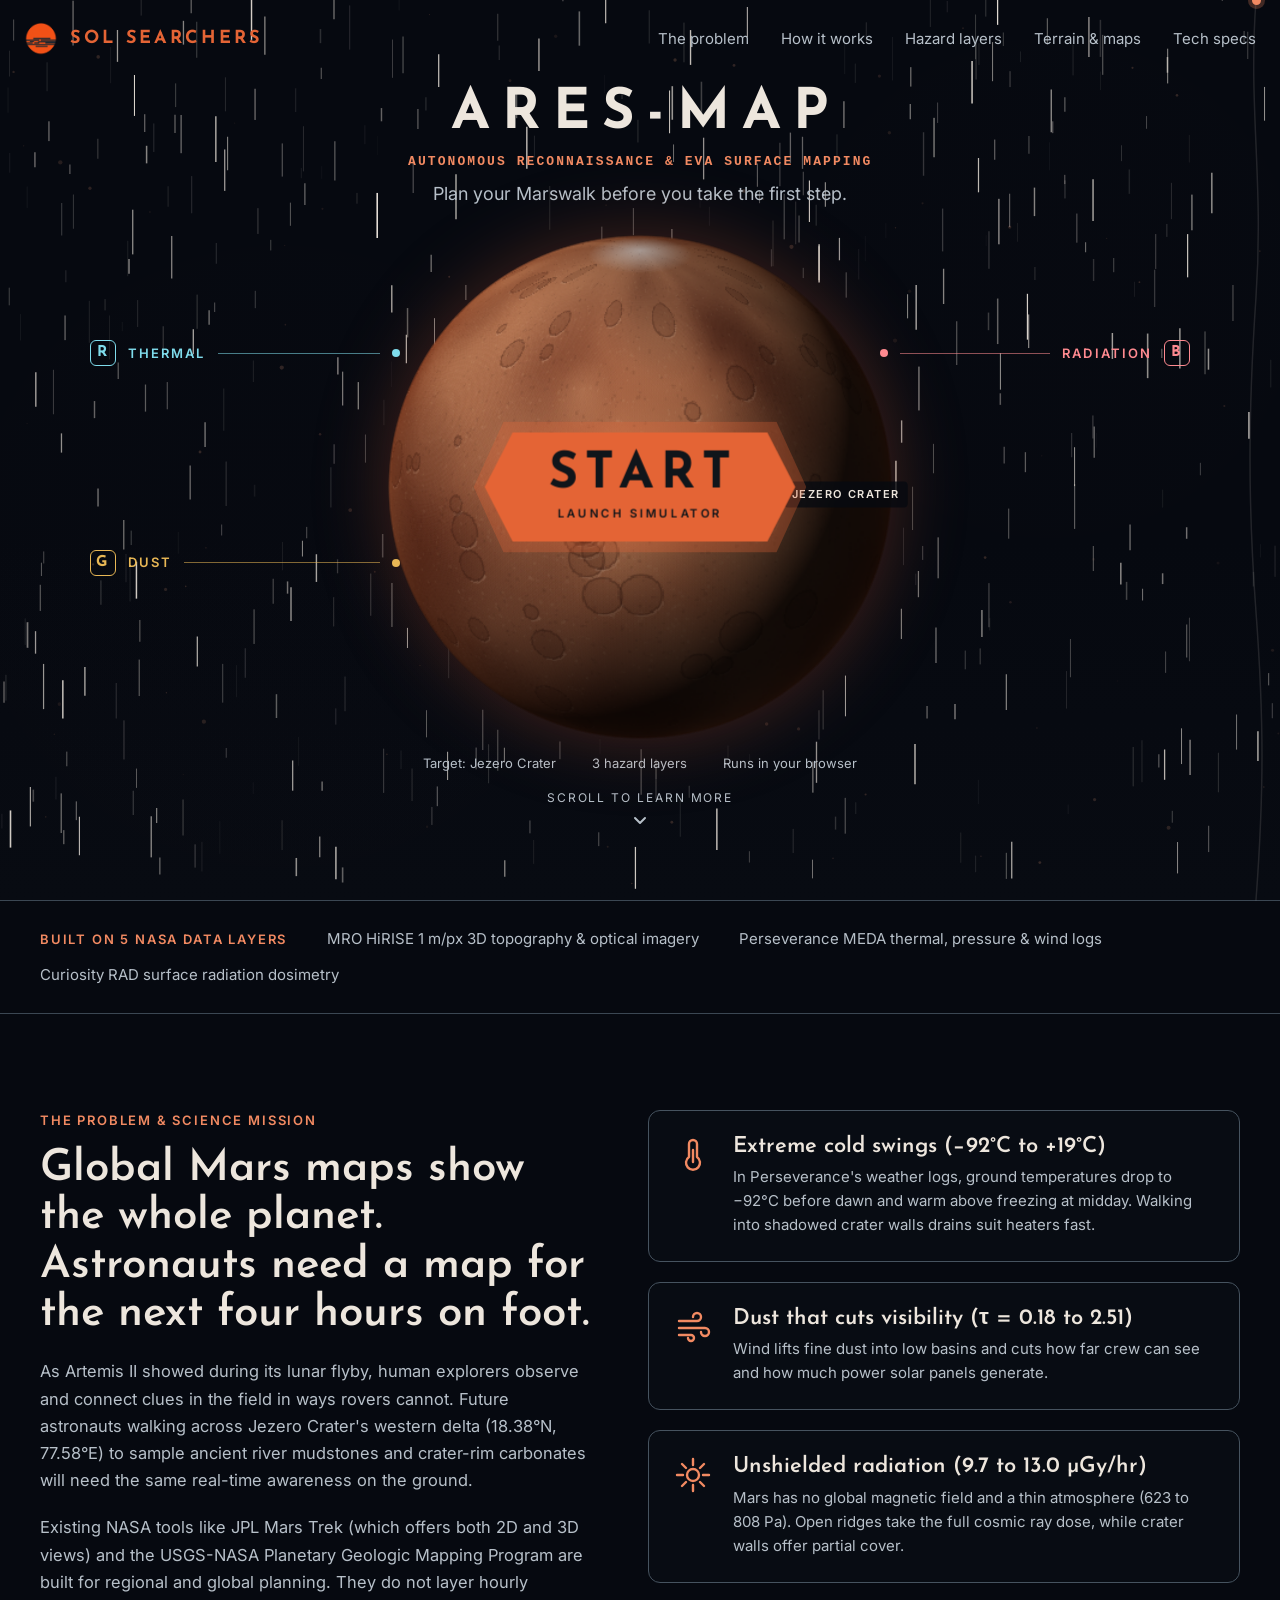
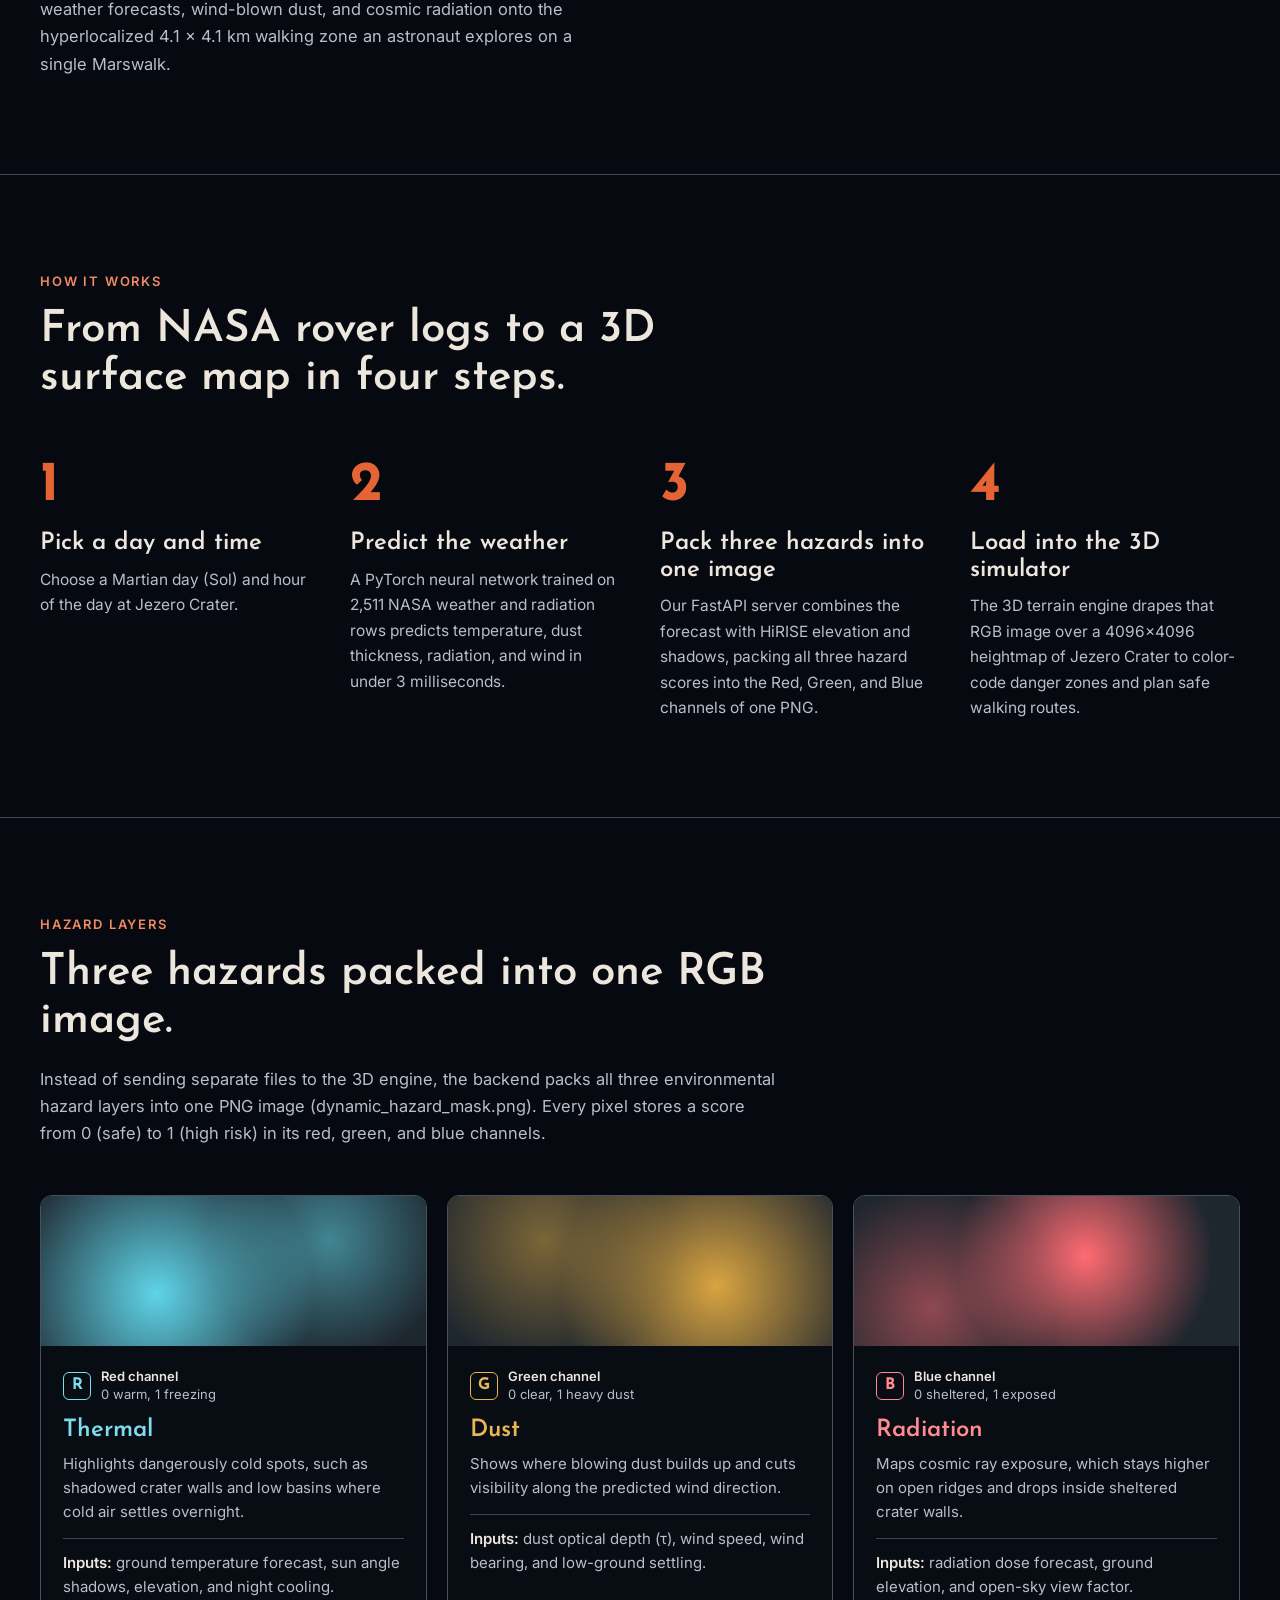
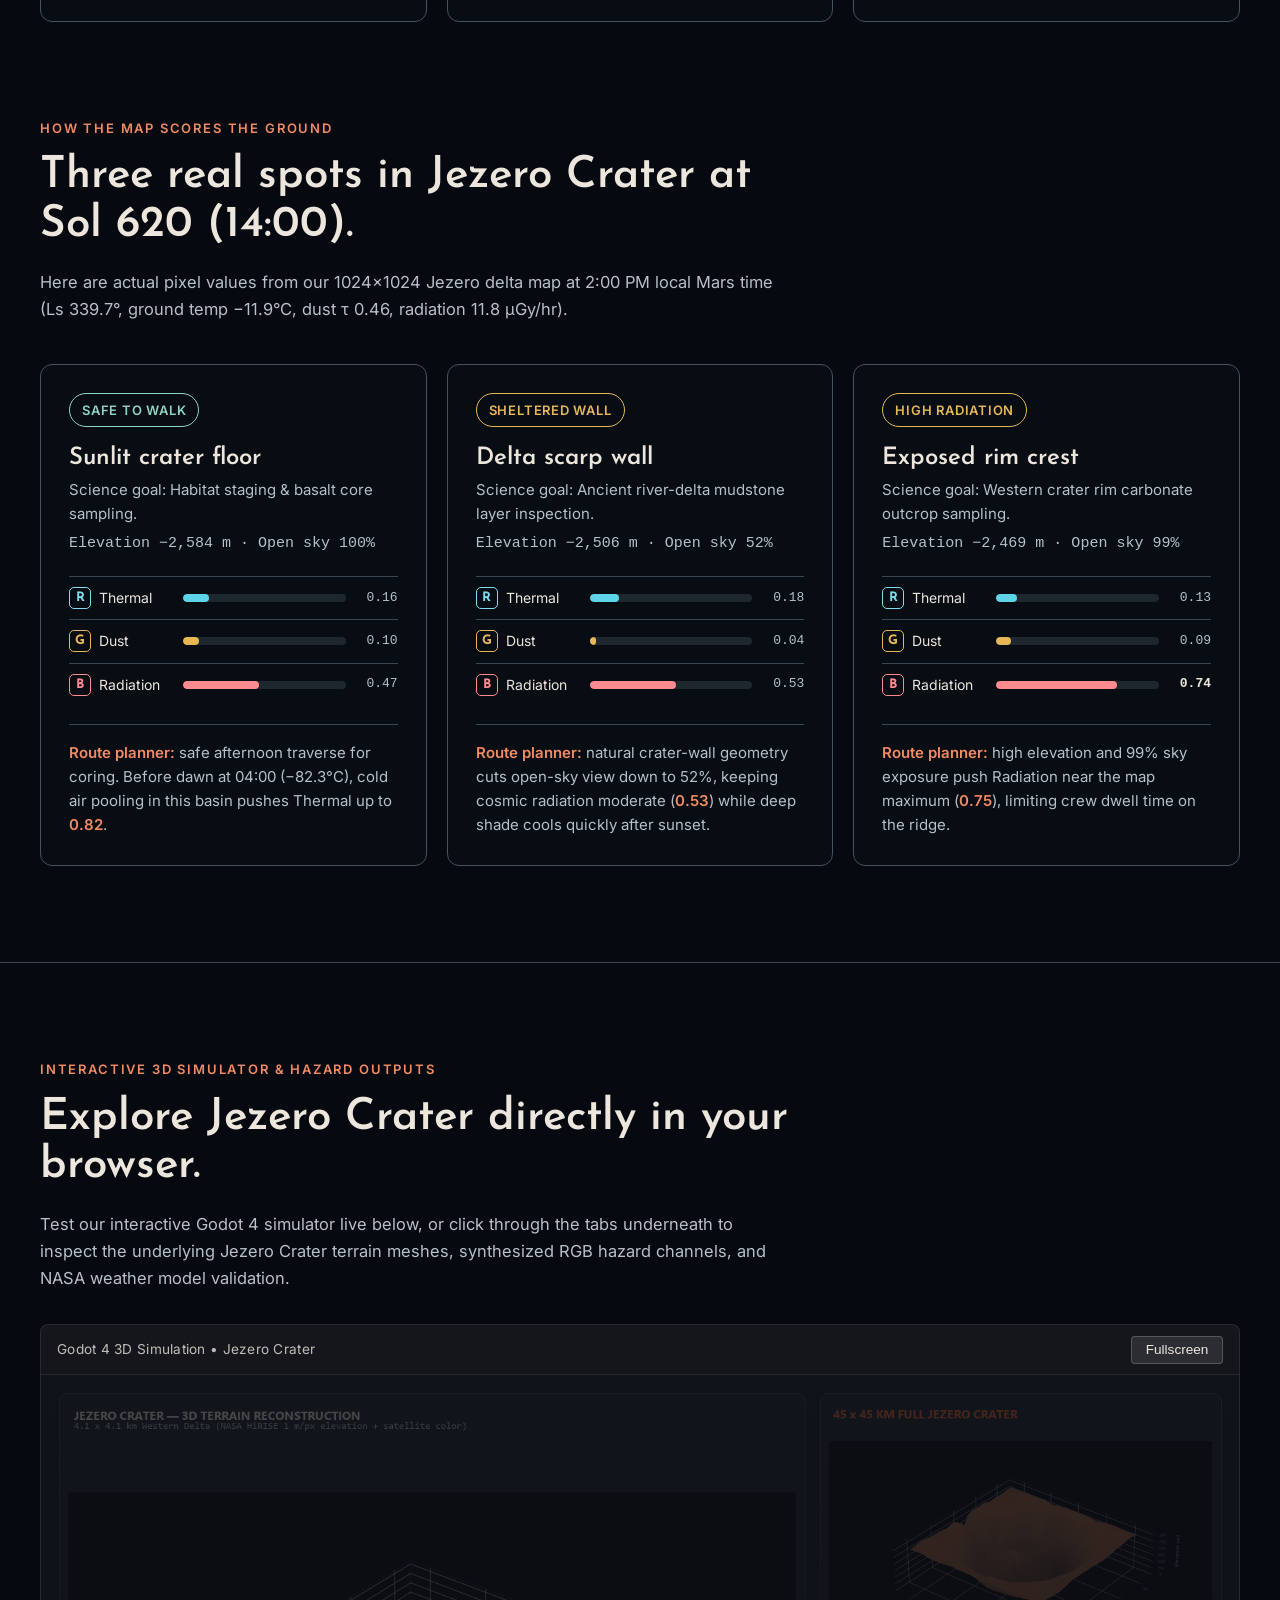
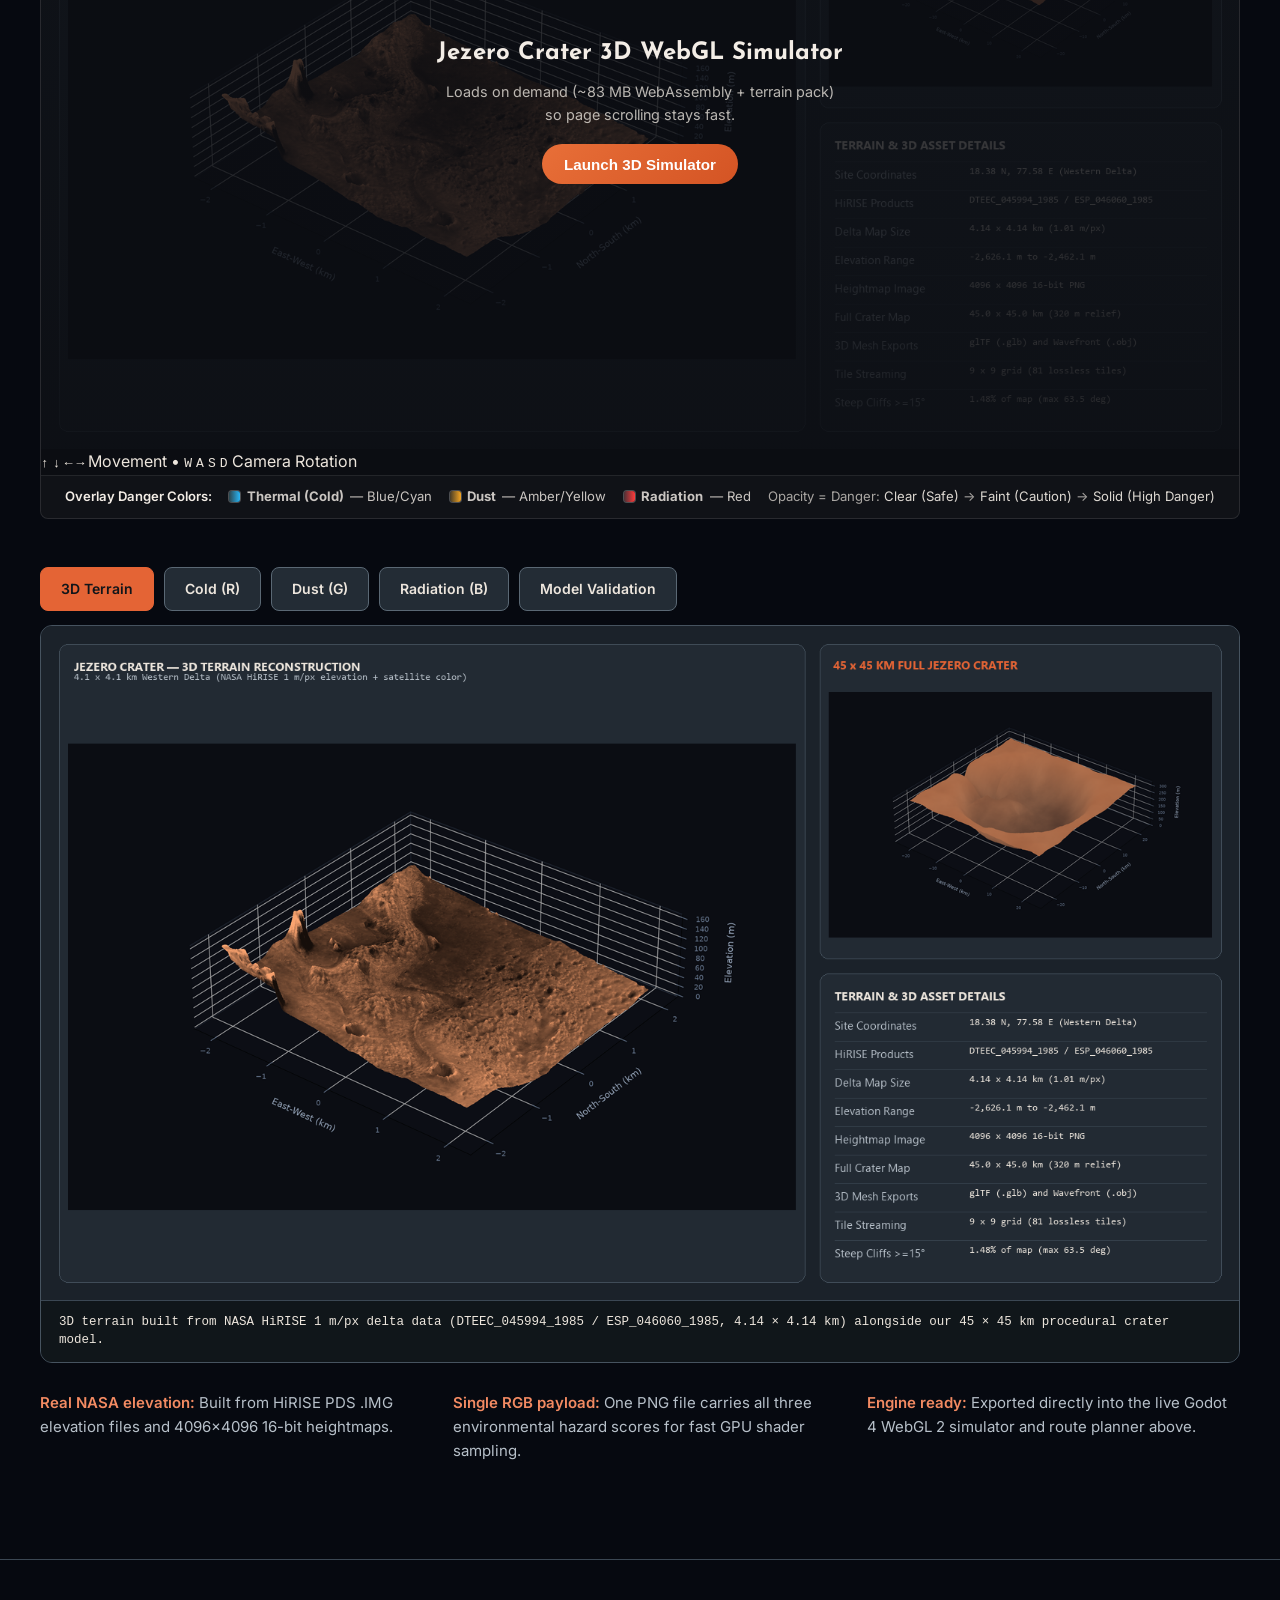
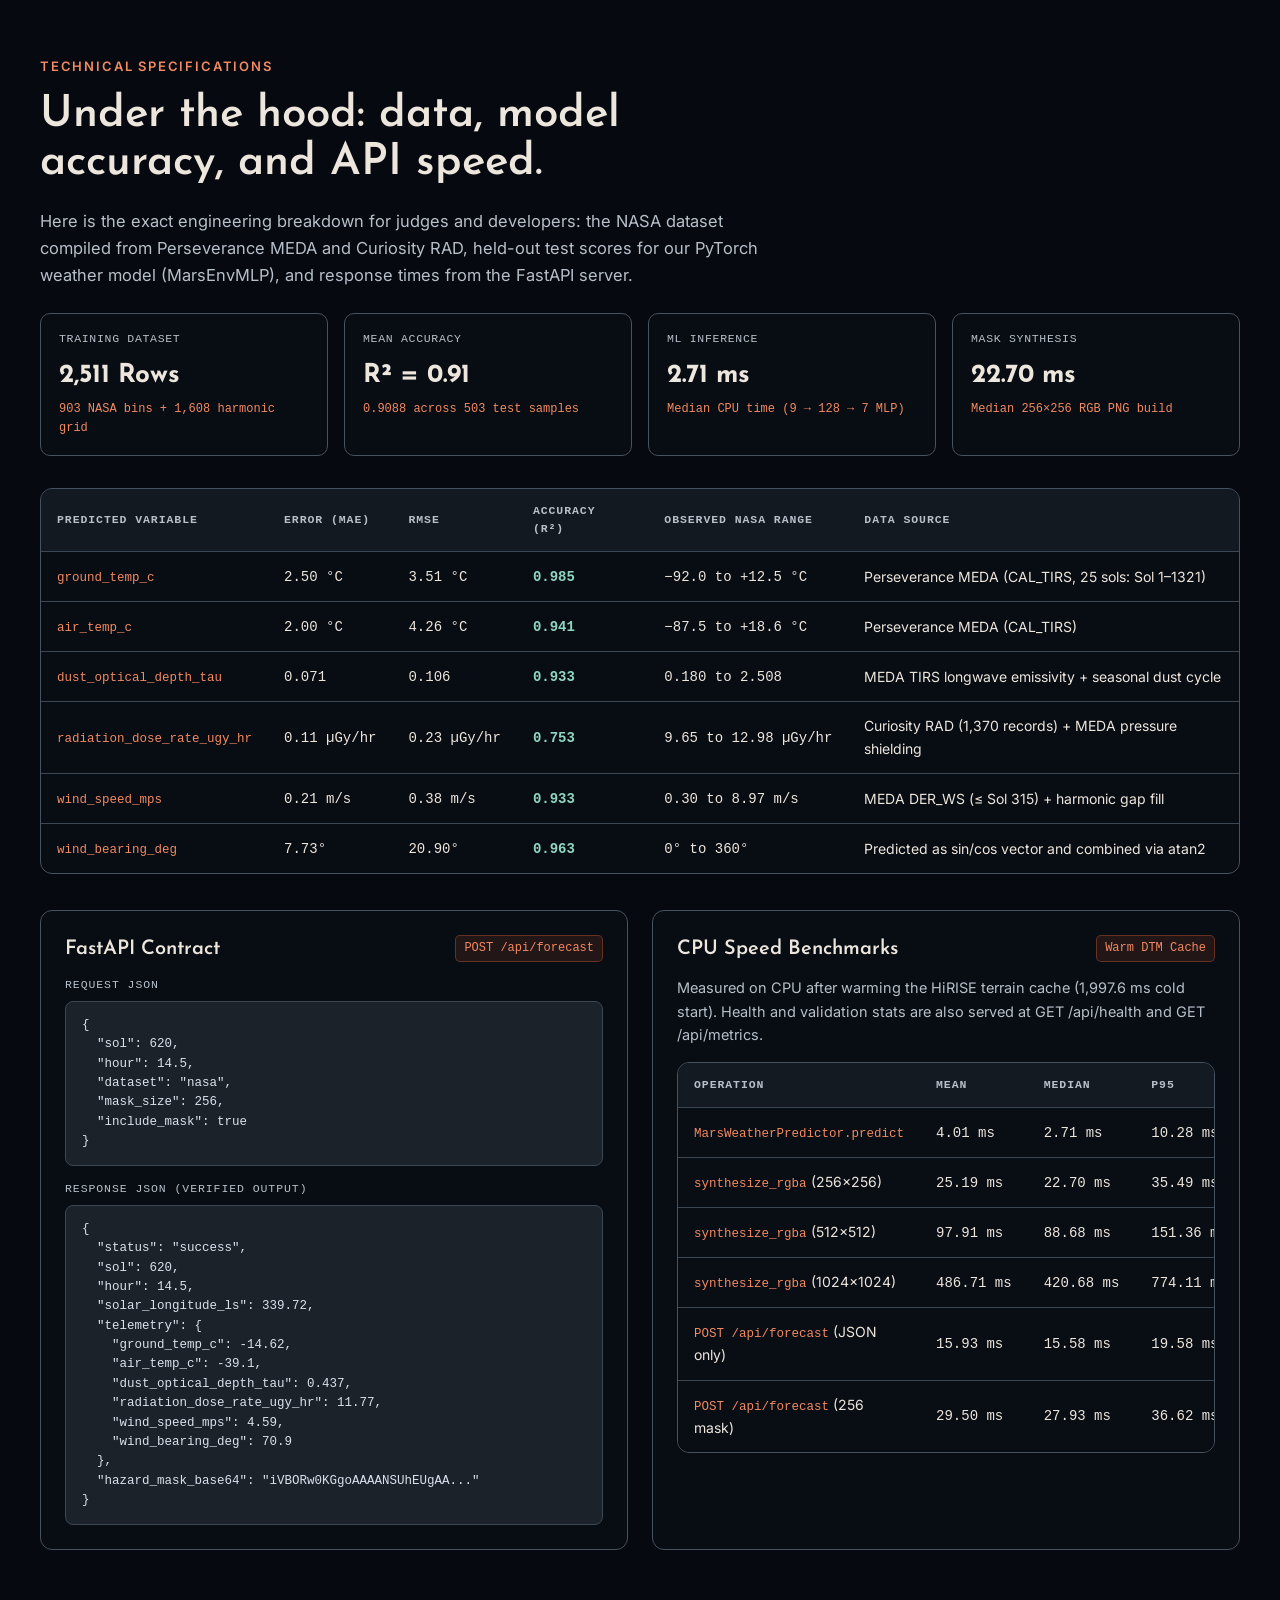
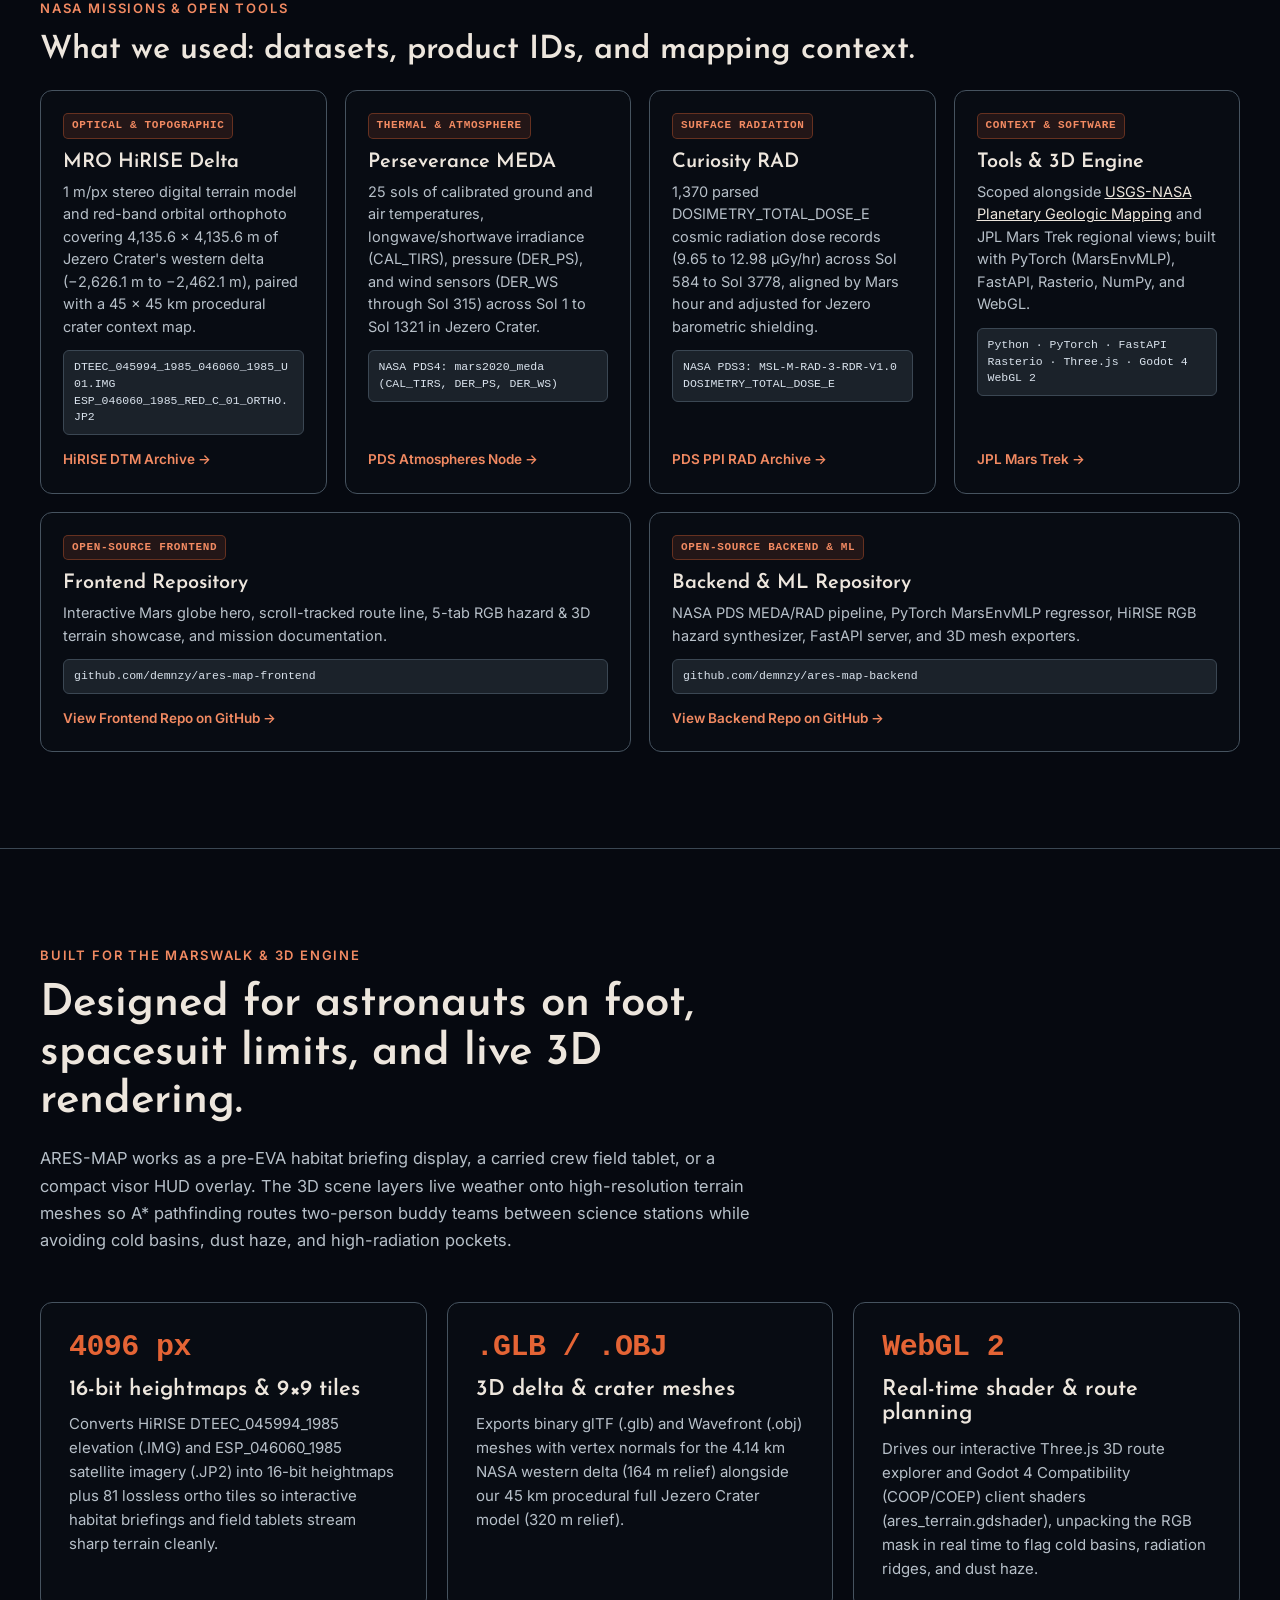
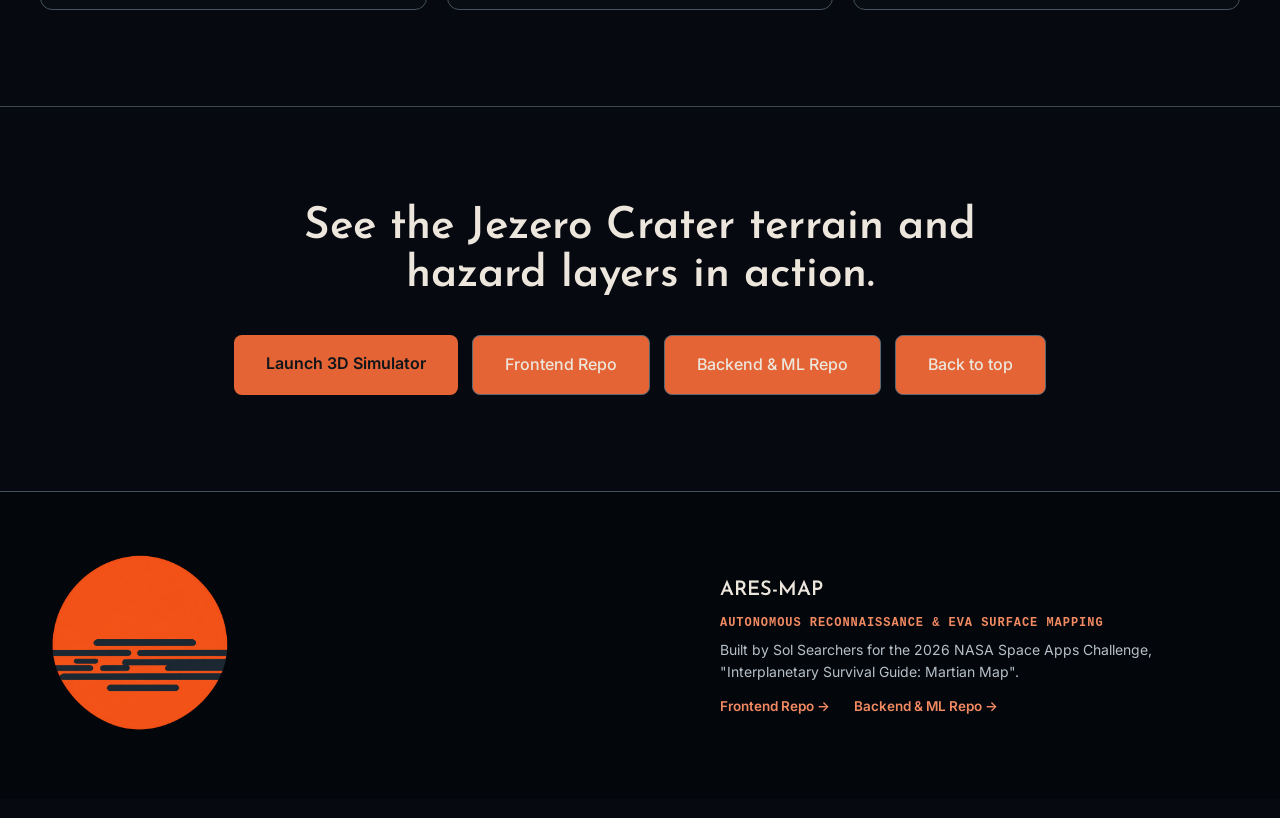
==== index.html @ ef67513c "Eliminate cache/404/pointer-lock console errors and add Godot hazard color danger legend" ====
<!DOCTYPE html>
<html lang="en">
<head>
    <meta charset="UTF-8">
    <meta name="viewport" content="width=device-width, initial-scale=1.0">
    <title>ARES-MAP | Sol Searchers</title>
    <meta name="description" content="ARES-MAP combines NASA Mars data into one 3D map so astronauts can plan the safest Marswalk. NASA Space Apps Challenge 2026.">
    <link rel="icon" type="image/png" href="logo.png">
    <link rel="apple-touch-icon" href="logo.png">
    <link rel="preconnect" href="https://fonts.googleapis.com">
    <link rel="preconnect" href="https://fonts.gstatic.com" crossorigin>
    <link href="https://fonts.googleapis.com/css2?family=Inter:wght@400;500;600&family=Josefin+Sans:wght@400;600;700&display=swap" rel="stylesheet">
    <link rel="stylesheet" href="style.css">
</head>
<body>

    <!-- Moving background: stars, dust, Mars ridges. Reacts to scroll and mouse. -->
    <canvas id="space" aria-hidden="true"></canvas>

    <!-- Route line that draws itself down the right edge as you scroll -->
    <div class="route" aria-hidden="true">
        <svg viewBox="0 0 20 1000" preserveAspectRatio="none">
        <path class="route-track" d="M10 0 C 2 120, 18 200, 10 330 S 2 560, 10 680 S 18 880, 10 1000" pathLength="1"/>
        <path class="route-line" id="routeLine" d="M10 0 C 2 120, 18 200, 10 330 S 2 560, 10 680 S 18 880, 10 1000" pathLength="1"/>
        </svg>
        <i id="routeDot"></i>
    </div>

    <!-- NAV -->
    <header class="nav" id="nav">
        <div class="nav-inner">
        <a href="#top" class="brand">
            <img src="logo.png" alt="">
            <span>SOL SEARCHERS</span>
        </a>
        <nav class="nav-links" aria-label="Main">
            <a href="#problem">The problem</a>
            <a href="#how">How it works</a>
            <a href="#layers">Hazard layers</a>
            <a href="#simulator">Terrain &amp; maps</a>
            <a href="#specs">Tech specs</a>
            
        </nav>
        </div>
    </header>

    <main>

        <!-- FIRST SCREEN -->
        <section class="hero" id="top">
        <div class="hero-head" id="heroHead">
            <h1>ARES-MAP</h1>
            <p class="hero-acr">Autonomous Reconnaissance &amp; EVA Surface Mapping</p>
            <p>Plan your Marswalk before you take the first step.</p>
        </div>

        <div class="hero-stage" id="heroStage">
            <div class="globe-wrap" id="globeWrap">
            <canvas id="globe" width="420" height="420" aria-label="A slowly rotating globe of Mars. Drag to spin it."></canvas>

            <div class="jezero" id="jezero"><i></i><span>Jezero Crater</span></div>

            <!-- CHANGE href to your game's page or URL -->
            <a class="start" id="start" href="#simulator" aria-label="Start the simulator">
                <span class="start-body">
                <strong>START</strong>
                <small>Launch simulator</small>
                </span>
            </a>
            </div>

            <div class="callout left c1"><b style="--c:#7fdcec">R</b><span style="color:#7fdcec">Thermal</span><em style="background:#7fdcec"></em><i style="background:#7fdcec"></i></div>
            <div class="callout left c2"><b style="--c:#e8b755">G</b><span style="color:#e8b755">Dust</span><em style="background:#e8b755"></em><i style="background:#e8b755"></i></div>
            <div class="callout right c1"><i style="background:#ff8a90"></i><em style="background:#ff8a90"></em><span style="color:#ff8a90">Radiation</span><b style="--c:#ff8a90">B</b></div>
        </div>

        <p class="hero-meta"><span>Target: Jezero Crater</span><span>3 hazard layers</span><span>Runs in your browser</span></p>

        <a class="scroll-hint" href="#problem"><span>Scroll to learn more</span>
            <svg width="18" height="18" viewBox="0 0 18 18" fill="none" stroke="currentColor" stroke-width="2" stroke-linecap="round" stroke-linejoin="round" aria-hidden="true"><path d="M4 7l5 5 5-5"/></svg>
        </a>
        </section>

        <!-- DATA SOURCES STRIP -->
        <section class="strip">
            <div class="wrap strip-inner">
                <p class="eyebrow">Built on 5 NASA data layers</p>
                <p>MRO HiRISE 1 m/px 3D topography &amp; optical imagery</p>
                <p>Perseverance MEDA thermal, pressure &amp; wind logs</p>
                <p>Curiosity RAD surface radiation dosimetry</p>
            </div>
        </section>

        <!-- PROBLEM & SITE -->
        <section id="problem" class="section">
            <div class="wrap split">
                <div class="split-text">
                    <p class="eyebrow">The problem &amp; science mission</p>
                    <h2>Global Mars maps show the whole planet. Astronauts need a map for the next four hours on foot.</h2>
                    <p class="body">As Artemis II showed during its lunar flyby, human explorers observe and connect clues in the field in ways rovers cannot. Future astronauts walking across Jezero Crater's western delta (18.38°N, 77.58°E) to sample ancient river mudstones and crater-rim carbonates will need the same real-time awareness on the ground.</p>
                    <p class="body">Existing NASA tools like JPL Mars Trek (which offers both 2D and 3D views) and the USGS-NASA Planetary Geologic Mapping Program are built for regional and global planning. They do not layer hourly weather forecasts, wind-blown dust, and cosmic radiation onto the hyperlocalized 4.1 × 4.1 km walking zone an astronaut explores on a single Marswalk.</p>
                </div>
                <div class="stack">
                    <div class="fact">
                        <svg aria-hidden="true" width="40" height="40" viewBox="0 0 40 40" fill="none" stroke="currentColor" stroke-width="2.4" stroke-linecap="round" stroke-linejoin="round"><path d="M16 22V9a4 4 0 0 1 8 0v13a7 7 0 1 1-8 0Z"/><path d="M20 15v12"/></svg>
                        <div>
                            <h3>Extreme cold swings (−92°C to +19°C)</h3>
                            <p>In Perseverance's weather logs, ground temperatures drop to −92°C before dawn and warm above freezing at midday. Walking into shadowed crater walls drains suit heaters fast.</p>
                        </div>
                    </div>
                    <div class="fact">
                        <svg aria-hidden="true" width="40" height="40" viewBox="0 0 40 40" fill="none" stroke="currentColor" stroke-width="2.4" stroke-linecap="round" stroke-linejoin="round"><path d="M6 14h18a4 4 0 1 0-4-4"/><path d="M6 21h26a4 4 0 1 1-4 4"/><path d="M6 28h12a3 3 0 1 1-3 3"/></svg>
                        <div>
                            <h3>Dust that cuts visibility (τ = 0.18 to 2.51)</h3>
                            <p>Wind lifts fine dust into low basins and cuts how far crew can see and how much power solar panels generate.</p>
                        </div>
                    </div>
                    <div class="fact">
                        <svg aria-hidden="true" width="40" height="40" viewBox="0 0 40 40" fill="none" stroke="currentColor" stroke-width="2.4" stroke-linecap="round" stroke-linejoin="round"><circle cx="20" cy="20" r="6"/><path d="M20 4v6M20 30v6M4 20h6M30 20h6M9 9l4 4M27 27l4 4M31 9l-4 4M13 27l-4 4"/></svg>
                        <div>
                            <h3>Unshielded radiation (9.7 to 13.0 µGy/hr)</h3>
                            <p>Mars has no global magnetic field and a thin atmosphere (623 to 808 Pa). Open ridges take the full cosmic ray dose, while crater walls offer partial cover.</p>
                        </div>
                    </div>
                </div>
            </div>
        </section>

        <!-- HOW IT WORKS -->
        <section id="how" class="section band">
            <div class="wrap">
                <p class="eyebrow">How it works</p>
                <h2>From NASA rover logs to a 3D surface map in four steps.</h2>
                <div class="steps">
                    <div class="step">
                        <p class="num">1</p>
                        <h3>Pick a day and time</h3>
                        <p>Choose a Martian day (Sol) and hour of the day at Jezero Crater.</p>
                    </div>
                    <div class="step">
                        <p class="num">2</p>
                        <h3>Predict the weather</h3>
                        <p>A PyTorch neural network trained on 2,511 NASA weather and radiation rows predicts temperature, dust thickness, radiation, and wind in under 3 milliseconds.</p>
                    </div>
                    <div class="step">
                        <p class="num">3</p>
                        <h3>Pack three hazards into one image</h3>
                        <p>Our FastAPI server combines the forecast with HiRISE elevation and shadows, packing all three hazard scores into the Red, Green, and Blue channels of one PNG.</p>
                    </div>
                    <div class="step">
                        <p class="num">4</p>
                        <h3>Load into the 3D simulator</h3>
                        <p>The 3D terrain engine drapes that RGB image over a 4096×4096 heightmap of Jezero Crater to color-code danger zones and plan safe walking routes.</p>
                    </div>
                </div>
            </div>
        </section>

        <!-- HAZARD LAYERS -->
        <section id="layers" class="section">
            <div class="wrap">
                <p class="eyebrow">Hazard layers</p>
                <h2>Three hazards packed into one RGB image.</h2>
                <p class="body">Instead of sending separate files to the 3D engine, the backend packs all three environmental hazard layers into one PNG image (dynamic_hazard_mask.png). Every pixel stores a score from 0 (safe) to 1 (high risk) in its red, green, and blue channels.</p>
                <div class="cards">
                    <article class="card" data-tint="0">
                        <div class="thumb thumb-thermal"></div>
                        <div class="card-body">
                            <div class="chan" style="--c:#7FDCEC"><b>R</b><span><strong>Red channel</strong>0 warm, 1 freezing</span></div>
                            <h3 style="color:#7FDCEC">Thermal</h3>
                            <p>Highlights dangerously cold spots, such as shadowed crater walls and low basins where cold air settles overnight.</p>
                            <p class="layer-inputs"><strong>Inputs:</strong> ground temperature forecast, sun angle shadows, elevation, and night cooling.</p>
                        </div>
                    </article>
                    <article class="card" data-tint="1">
                        <div class="thumb thumb-dust"></div>
                        <div class="card-body">
                            <div class="chan" style="--c:#E8B755"><b>G</b><span><strong>Green channel</strong>0 clear, 1 heavy dust</span></div>
                            <h3 style="color:#E8B755">Dust</h3>
                            <p>Shows where blowing dust builds up and cuts visibility along the predicted wind direction.</p>
                            <p class="layer-inputs"><strong>Inputs:</strong> dust optical depth (τ), wind speed, wind bearing, and low-ground settling.</p>
                        </div>
                    </article>
                    <article class="card" data-tint="2">
                        <div class="thumb thumb-radiation"></div>
                        <div class="card-body">
                            <div class="chan" style="--c:#FF8A90"><b>B</b><span><strong>Blue channel</strong>0 sheltered, 1 exposed</span></div>
                            <h3 style="color:#FF8A90">Radiation</h3>
                            <p>Maps cosmic ray exposure, which stays higher on open ridges and drops inside sheltered crater walls.</p>
                            <p class="layer-inputs"><strong>Inputs:</strong> radiation dose forecast, ground elevation, and open-sky view factor.</p>
                        </div>
                    </article>
                </div>
            </div>
        </section>

        <!-- THREE REAL SPOTS -->
        <section id="spots" class="section spots">
            <div class="wrap">
                <p class="eyebrow">How the map scores the ground</p>
                <h2>Three real spots in Jezero Crater at Sol 620 (14:00).</h2>
                <p class="body">Here are actual pixel values from our 1024×1024 Jezero delta map at 2:00 PM local Mars time (Ls 339.7°, ground temp −11.9°C, dust τ 0.46, radiation 11.8 µGy/hr).</p>

                <div class="cards spot-list">
                    <article class="spot">
                        <span class="verdict verdict-safe">Safe to walk</span>
                        <h3>Sunlit crater floor</h3>
                        <p class="spot-desc">Science goal: Habitat staging &amp; basalt core sampling.</p>
                        <p class="spot-meta">Elevation −2,584 m · Open sky 100%</p>
                        <ul class="meters">
                            <li><span class="m-name"><b style="--c:#7FDCEC">R</b>Thermal</span><span class="m-bar"><i style="width:16%;background:#5fd4e8"></i></span><span class="m-level">0.16</span></li>
                            <li><span class="m-name"><b style="--c:#E8B755">G</b>Dust</span><span class="m-bar"><i style="width:10%;background:#e8b755"></i></span><span class="m-level">0.10</span></li>
                            <li><span class="m-name"><b style="--c:#FF8A90">B</b>Radiation</span><span class="m-bar"><i style="width:47%;background:#ff8a90"></i></span><span class="m-level">0.47</span></li>
                        </ul>
                        <p class="spot-result"><strong>Route planner:</strong> safe afternoon traverse for coring. Before dawn at 04:00 (−82.3°C), cold air pooling in this basin pushes Thermal up to <strong>0.82</strong>.</p>
                    </article>

                    <article class="spot">
                        <span class="verdict verdict-risk">Sheltered wall</span>
                        <h3>Delta scarp wall</h3>
                        <p class="spot-desc">Science goal: Ancient river-delta mudstone layer inspection.</p>
                        <p class="spot-meta">Elevation −2,506 m · Open sky 52%</p>
                        <ul class="meters">
                            <li><span class="m-name"><b style="--c:#7FDCEC">R</b>Thermal</span><span class="m-bar"><i style="width:18%;background:#5fd4e8"></i></span><span class="m-level">0.18</span></li>
                            <li><span class="m-name"><b style="--c:#E8B755">G</b>Dust</span><span class="m-bar"><i style="width:4%;background:#e8b755"></i></span><span class="m-level">0.04</span></li>
                            <li><span class="m-name"><b style="--c:#FF8A90">B</b>Radiation</span><span class="m-bar"><i style="width:53%;background:#ff8a90"></i></span><span class="m-level">0.53</span></li>
                        </ul>
                        <p class="spot-result"><strong>Route planner:</strong> natural crater-wall geometry cuts open-sky view down to 52%, keeping cosmic radiation moderate (<strong>0.53</strong>) while deep shade cools quickly after sunset.</p>
                    </article>

                    <article class="spot">
                        <span class="verdict verdict-risk">High radiation</span>
                        <h3>Exposed rim crest</h3>
                        <p class="spot-desc">Science goal: Western crater rim carbonate outcrop sampling.</p>
                        <p class="spot-meta">Elevation −2,469 m · Open sky 99%</p>
                        <ul class="meters">
                            <li><span class="m-name"><b style="--c:#7FDCEC">R</b>Thermal</span><span class="m-bar"><i style="width:13%;background:#5fd4e8"></i></span><span class="m-level">0.13</span></li>
                            <li><span class="m-name"><b style="--c:#E8B755">G</b>Dust</span><span class="m-bar"><i style="width:9%;background:#e8b755"></i></span><span class="m-level">0.09</span></li>
                            <li><span class="m-name"><b style="--c:#FF8A90">B</b>Radiation</span><span class="m-bar"><i style="width:74%;background:#ff8a90"></i></span><span class="m-level is-high">0.74</span></li>
                        </ul>
                        <p class="spot-result"><strong>Route planner:</strong> high elevation and 99% sky exposure push Radiation near the map maximum (<strong>0.75</strong>), limiting crew dwell time on the ridge.</p>
                    </article>
                </div>
            </div>
        </section>


        <!-- TERRAIN & LAYER OUTPUTS -->
        <section id="simulator" class="section band">
            <div class="wrap">
                <p class="eyebrow">Interactive 3D Simulator &amp; Hazard Outputs</p>
                <h2>Explore Jezero Crater directly in your browser.</h2>
                <p class="body">Test our interactive Godot 4 simulator live below, or click through the tabs underneath to inspect the underlying Jezero Crater terrain meshes, synthesized RGB hazard channels, and NASA weather model validation.</p>

                <!-- LIVE GODOT SIMULATOR FRAME -->
                <div class="godot-wrapper" id="godot-wrapper">
                    <div class="godot-toolbar">
                        <span class="godot-status">Godot 4 3D Simulation • Jezero Crater</span>
                        <div class="godot-toolbar-actions">
                            <button type="button" id="godot-unload-btn" class="godot-fs-btn" style="display: none;">
                                Unload
                            </button>
                            <button type="button" id="godot-fullscreen-btn" class="godot-fs-btn">
                                Fullscreen
                            </button>
                        </div>
                    </div>
                    <div class="godot-frame-box" id="godot-frame-box">
                        <div class="godot-launch-cover" id="godot-launch-cover">
                            <h3>Jezero Crater 3D WebGL Simulator</h3>
                            <p>Loads on demand (~83 MB WebAssembly + terrain pack) so page scrolling stays fast.</p>
                            <button type="button" id="godot-launch-btn" class="godot-launch-btn">Launch 3D Simulator</button>
                        </div>
                    </div>
                    <div class="godot-controls">
                        <span class="control-item"><kbd>↑</kbd> <kbd>↓</kbd> <kbd>←</kbd> <kbd>→</kbd> Movement</span>
                        <span class="control-divider">•</span>
                        <span class="control-item"><kbd>W</kbd> <kbd>A</kbd> <kbd>S</kbd> <kbd>D</kbd> Camera Rotation</span>
                    </div>
                    <div class="godot-hazard-legend" aria-label="3D Simulator Hazard Color Legend">
                        <span class="legend-title">Overlay Danger Colors:</span>
                        <span class="hazard-chip"><span class="hazard-swatch swatch-thermal"></span><strong>Thermal (Cold)</strong> — Blue/Cyan</span>
                        <span class="hazard-chip"><span class="hazard-swatch swatch-dust"></span><strong>Dust</strong> — Amber/Yellow</span>
                        <span class="hazard-chip"><span class="hazard-swatch swatch-radiation"></span><strong>Radiation</strong> — Red</span>
                        <span class="hazard-scale">Opacity = Danger: <em>Clear (Safe)</em> → <em>Faint (Caution)</em> → <em>Solid (High Danger)</em></span>
                    </div>
                </div>

                <!-- Mobile fallback notice -->
                <div class="mobile-notice" id="mobile-notice" style="display: none;">
                    <p>💻 <strong>Note:</strong> The interactive 3D Godot simulator requires a desktop or laptop computer with keyboard and mouse controls. Please visit on a computer to test it live!</p>
                </div>

                <!-- EXISTING DATA & LAYER TABS -->
                <div class="sim" id="sim">
                    <div class="sim-tabs" role="group" aria-label="Terrain and hazard layer outputs">
                        <button type="button" class="sim-tab is-active" data-slide="terrain" aria-pressed="true">3D Terrain</button>
                        <button type="button" class="sim-tab" data-slide="thermal" aria-pressed="false">Cold (R)</button>
                        <button type="button" class="sim-tab" data-slide="dust" aria-pressed="false">Dust (G)</button>
                        <button type="button" class="sim-tab" data-slide="radiation" aria-pressed="false">Radiation (B)</button>
                        <button type="button" class="sim-tab" data-slide="validation" aria-pressed="false">Model Validation</button>
                    </div>

                    <div class="sim-stage">
                        <figure class="slide is-active" data-slide="terrain">
                            <img src="images/terrain.png" alt="3D terrain view of Jezero Crater western delta and full 45 km crater">
                            <div class="slide-empty"><strong>3D Terrain</strong><span>images/terrain.png not found</span></div>
                            <figcaption>3D terrain built from NASA HiRISE 1 m/px delta data (DTEEC_045994_1985 / ESP_046060_1985, 4.14 × 4.14 km) alongside our 45 × 45 km procedural crater model.</figcaption>
                        </figure>

                        <figure class="slide" data-slide="thermal">
                            <img src="images/thermal.png" alt="Red channel cold hazard map at Sol 620, 04:00 local time">
                            <div class="slide-empty"><strong>Cold (R)</strong><span>images/thermal.png not found</span></div>
                            <figcaption>Red channel (Sol 620, 04:00, ground temp −82.3°C): shadowed terrain and low cold basins highlighted in cyan.</figcaption>
                        </figure>

                        <figure class="slide" data-slide="dust">
                            <img src="images/dust.png" alt="Green channel dust and wind drift map at Sol 620, 04:00 local time">
                            <div class="slide-empty"><strong>Dust (G)</strong><span>images/dust.png not found</span></div>
                            <figcaption>Green channel (Sol 620, 04:00, optical depth 1.11): wind-driven dust bands settling in low terrain.</figcaption>
                        </figure>

                        <figure class="slide" data-slide="radiation">
                            <img src="images/radiation.png" alt="Blue channel radiation exposure map at Sol 620, 14:00 local time">
                            <div class="slide-empty"><strong>Radiation (B)</strong><span>images/radiation.png not found</span></div>
                            <figcaption>Blue channel (Sol 620, 14:00, 11.8 µGy/hr): higher cosmic dose on exposed ridges, lower behind crater walls.</figcaption>
                        </figure>

                        <figure class="slide" data-slide="validation">
                            <img src="images/ml_validation.png" alt="PyTorch MarsEnvMLP validation plots compared to NASA Perseverance and Curiosity measurements">
                            <div class="slide-empty"><strong>Model Validation</strong><span>images/ml_validation.png not found</span></div>
                            <figcaption>Weather model predictions compared against held-out NASA Perseverance MEDA and Curiosity RAD measurements (average R² = 0.91).</figcaption>
                        </figure>
                    </div>
                </div>

                <div class="captions">
                    <p><span>Real NASA elevation:</span> Built from HiRISE PDS .IMG elevation files and 4096×4096 16-bit heightmaps.</p>
                    <p><span>Single RGB payload:</span> One PNG file carries all three environmental hazard scores for fast GPU shader sampling.</p>
                    <p><span>Engine ready:</span> Exported directly into the live Godot 4 WebGL 2 simulator and route planner above.</p>
                </div>
            </div>
        </section>

        <!-- TECHNICAL SPECIFICATIONS -->
        <section id="specs" class="section">
            <div class="wrap">
                <p class="eyebrow">Technical specifications</p>
                <h2>Under the hood: data, model accuracy, and API speed.</h2>
                <p class="body">Here is the exact engineering breakdown for judges and developers: the NASA dataset compiled from Perseverance MEDA and Curiosity RAD, held-out test scores for our PyTorch weather model (MarsEnvMLP), and response times from the FastAPI server.</p>

                <div class="spec-summary-grid">
                    <div class="stat-box">
                        <div class="k">Training Dataset</div>
                        <div class="v">2,511 Rows</div>
                        <div class="s">903 NASA bins + 1,608 harmonic grid</div>
                    </div>
                    <div class="stat-box">
                        <div class="k">Mean Accuracy</div>
                        <div class="v">R² = 0.91</div>
                        <div class="s">0.9088 across 503 test samples</div>
                    </div>
                    <div class="stat-box">
                        <div class="k">ML Inference</div>
                        <div class="v">2.71 ms</div>
                        <div class="s">Median CPU time (9 → 128 → 7 MLP)</div>
                    </div>
                    <div class="stat-box">
                        <div class="k">Mask Synthesis</div>
                        <div class="v">22.70 ms</div>
                        <div class="s">Median 256×256 RGB PNG build</div>
                    </div>
                </div>

                <div class="spec-table-wrap">
                    <table class="spec-table">
                        <thead>
                            <tr>
                                <th>Predicted Variable</th>
                                <th>Error (MAE)</th>
                                <th>RMSE</th>
                                <th>Accuracy (R²)</th>
                                <th>Observed NASA Range</th>
                                <th>Data Source</th>
                            </tr>
                        </thead>
                        <tbody>
                            <tr>
                                <td><code>ground_temp_c</code></td>
                                <td class="num-cell">2.50 °C</td>
                                <td class="num-cell">3.51 °C</td>
                                <td class="r2-cell">0.985</td>
                                <td class="num-cell">−92.0 to +12.5 °C</td>
                                <td>Perseverance MEDA (CAL_TIRS, 25 sols: Sol 1–1321)</td>
                            </tr>
                            <tr>
                                <td><code>air_temp_c</code></td>
                                <td class="num-cell">2.00 °C</td>
                                <td class="num-cell">4.26 °C</td>
                                <td class="r2-cell">0.941</td>
                                <td class="num-cell">−87.5 to +18.6 °C</td>
                                <td>Perseverance MEDA (CAL_TIRS)</td>
                            </tr>
                            <tr>
                                <td><code>dust_optical_depth_tau</code></td>
                                <td class="num-cell">0.071</td>
                                <td class="num-cell">0.106</td>
                                <td class="r2-cell">0.933</td>
                                <td class="num-cell">0.180 to 2.508</td>
                                <td>MEDA TIRS longwave emissivity + seasonal dust cycle</td>
                            </tr>
                            <tr>
                                <td><code>radiation_dose_rate_ugy_hr</code></td>
                                <td class="num-cell">0.11 µGy/hr</td>
                                <td class="num-cell">0.23 µGy/hr</td>
                                <td class="r2-cell">0.753</td>
                                <td class="num-cell">9.65 to 12.98 µGy/hr</td>
                                <td>Curiosity RAD (1,370 records) + MEDA pressure shielding</td>
                            </tr>
                            <tr>
                                <td><code>wind_speed_mps</code></td>
                                <td class="num-cell">0.21 m/s</td>
                                <td class="num-cell">0.38 m/s</td>
                                <td class="r2-cell">0.933</td>
                                <td class="num-cell">0.30 to 8.97 m/s</td>
                                <td>MEDA DER_WS (≤ Sol 315) + harmonic gap fill</td>
                            </tr>
                            <tr>
                                <td><code>wind_bearing_deg</code></td>
                                <td class="num-cell">7.73°</td>
                                <td class="num-cell">20.90°</td>
                                <td class="r2-cell">0.963</td>
                                <td class="num-cell">0° to 360°</td>
                                <td>Predicted as sin/cos vector and combined via atan2</td>
                            </tr>
                        </tbody>
                    </table>
                </div>

                <div class="protocol-grid">
                    <div class="tech-card">
                        <div class="tech-card-head">
                            <h3>FastAPI Contract</h3>
                            <span class="mono-tag">POST /api/forecast</span>
                        </div>
                        <p class="code-label">Request JSON</p>
                        <pre class="code-block">{
  "sol": 620,
  "hour": 14.5,
  "dataset": "nasa",
  "mask_size": 256,
  "include_mask": true
}</pre>
                        <p class="code-label">Response JSON (verified output)</p>
                        <pre class="code-block">{
  "status": "success",
  "sol": 620,
  "hour": 14.5,
  "solar_longitude_ls": 339.72,
  "telemetry": {
    "ground_temp_c": -14.62,
    "air_temp_c": -39.1,
    "dust_optical_depth_tau": 0.437,
    "radiation_dose_rate_ugy_hr": 11.77,
    "wind_speed_mps": 4.59,
    "wind_bearing_deg": 70.9
  },
  "hazard_mask_base64": "iVBORw0KGgoAAAANSUhEUgAA..."
}</pre>
                    </div>

                    <div class="tech-card">
                        <div class="tech-card-head">
                            <h3>CPU Speed Benchmarks</h3>
                            <span class="mono-tag">Warm DTM Cache</span>
                        </div>
                        <p style="font-size:14.5px; color:var(--muted); margin-bottom:16px;">Measured on CPU after warming the HiRISE terrain cache (1,997.6 ms cold start). Health and validation stats are also served at GET /api/health and GET /api/metrics.</p>
                        <div class="spec-table-wrap" style="margin-top:0;">
                            <table class="spec-table">
                                <thead>
                                    <tr>
                                        <th>Operation</th>
                                        <th>Mean</th>
                                        <th>Median</th>
                                        <th>p95</th>
                                        <th>Output</th>
                                    </tr>
                                </thead>
                                <tbody>
                                    <tr>
                                        <td><code>MarsWeatherPredictor.predict</code></td>
                                        <td class="num-cell">4.01 ms</td>
                                        <td class="num-cell">2.71 ms</td>
                                        <td class="num-cell">10.28 ms</td>
                                        <td class="num-cell">6 scalars + Ls</td>
                                    </tr>
                                    <tr>
                                        <td><code>synthesize_rgba</code> (256×256)</td>
                                        <td class="num-cell">25.19 ms</td>
                                        <td class="num-cell">22.70 ms</td>
                                        <td class="num-cell">35.49 ms</td>
                                        <td class="num-cell">178.0 KB PNG</td>
                                    </tr>
                                    <tr>
                                        <td><code>synthesize_rgba</code> (512×512)</td>
                                        <td class="num-cell">97.91 ms</td>
                                        <td class="num-cell">88.68 ms</td>
                                        <td class="num-cell">151.36 ms</td>
                                        <td class="num-cell">667.7 KB PNG</td>
                                    </tr>
                                    <tr>
                                        <td><code>synthesize_rgba</code> (1024×1024)</td>
                                        <td class="num-cell">486.71 ms</td>
                                        <td class="num-cell">420.68 ms</td>
                                        <td class="num-cell">774.11 ms</td>
                                        <td class="num-cell">2,572.0 KB PNG</td>
                                    </tr>
                                    <tr>
                                        <td><code>POST /api/forecast</code> (JSON only)</td>
                                        <td class="num-cell">15.93 ms</td>
                                        <td class="num-cell">15.58 ms</td>
                                        <td class="num-cell">19.58 ms</td>
                                        <td class="num-cell">3.52 ms server</td>
                                    </tr>
                                    <tr>
                                        <td><code>POST /api/forecast</code> (256 mask)</td>
                                        <td class="num-cell">29.50 ms</td>
                                        <td class="num-cell">27.93 ms</td>
                                        <td class="num-cell">36.62 ms</td>
                                        <td class="num-cell">18.98 ms server</td>
                                    </tr>
                                </tbody>
                            </table>
                        </div>
                    </div>
                </div>

                <div class="ref-block" id="references">
                    <p class="eyebrow">NASA Missions &amp; Open Tools</p>
                    <h3 class="ref-block-title">What we used: datasets, product IDs, and mapping context.</h3>
                    <div class="ref-grid">
                        <article class="ref-card">
                            <span class="ref-badge">Optical &amp; Topographic</span>
                            <h3>MRO HiRISE Delta</h3>
                            <p>1 m/px stereo digital terrain model and red-band orbital orthophoto covering 4,135.6 × 4,135.6 m of Jezero Crater's western delta (−2,626.1 m to −2,462.1 m), paired with a 45 × 45 km procedural crater context map.</p>
                            <div class="ref-id">DTEEC_045994_1985_046060_1985_U01.IMG<br>ESP_046060_1985_RED_C_01_ORTHO.JP2</div>
                            <a class="ref-link" href="https://www.uahirise.org/dtm/dtm.php?ID=ESP_045994_1985" target="_blank" rel="noopener">HiRISE DTM Archive &rarr;</a>
                        </article>

                        <article class="ref-card">
                            <span class="ref-badge">Thermal &amp; Atmosphere</span>
                            <h3>Perseverance MEDA</h3>
                            <p>25 sols of calibrated ground and air temperatures, longwave/shortwave irradiance (CAL_TIRS), pressure (DER_PS), and wind sensors (DER_WS through Sol 315) across Sol 1 to Sol 1321 in Jezero Crater.</p>
                            <div class="ref-id">NASA PDS4: mars2020_meda<br>(CAL_TIRS, DER_PS, DER_WS)</div>
                            <a class="ref-link" href="https://atmos.nmsu.edu/PDS/data/PDS4/Mars2020/mars2020_meda" target="_blank" rel="noopener">PDS Atmospheres Node &rarr;</a>
                        </article>

                        <article class="ref-card">
                            <span class="ref-badge">Surface Radiation</span>
                            <h3>Curiosity RAD</h3>
                            <p>1,370 parsed DOSIMETRY_TOTAL_DOSE_E cosmic radiation dose records (9.65 to 12.98 µGy/hr) across Sol 584 to Sol 3778, aligned by Mars hour and adjusted for Jezero barometric shielding.</p>
                            <div class="ref-id">NASA PDS3: MSL-M-RAD-3-RDR-V1.0<br>DOSIMETRY_TOTAL_DOSE_E</div>
                            <a class="ref-link" href="https://pds-ppi.igpp.ucla.edu/data/MSL-M-RAD-3-RDR-V1.0/DATA" target="_blank" rel="noopener">PDS PPI RAD Archive &rarr;</a>
                        </article>

                        <article class="ref-card">
                            <span class="ref-badge">Context &amp; Software</span>
                            <h3>Tools &amp; 3D Engine</h3>
                            <p>Scoped alongside <a href="https://www.usgs.gov/centers/astrogeology-science-center" target="_blank" rel="noopener" style="color:var(--sand);text-decoration:underline;">USGS-NASA Planetary Geologic Mapping</a> and JPL Mars Trek regional views; built with PyTorch (MarsEnvMLP), FastAPI, Rasterio, NumPy, and WebGL.</p>
                            <div class="ref-id">Python · PyTorch · FastAPI<br>Rasterio · Three.js · Godot 4 WebGL 2</div>
                            <a class="ref-link" href="https://trek.nasa.gov/mars/" target="_blank" rel="noopener">JPL Mars Trek &rarr;</a>
                        </article>
                    </div>

                    <div class="repo-grid">
                        <article class="ref-card repo-card">
                            <span class="ref-badge">Open-Source Frontend</span>
                            <h3>Frontend Repository</h3>
                            <p>Interactive Mars globe hero, scroll-tracked route line, 5-tab RGB hazard &amp; 3D terrain showcase, and mission documentation.</p>
                            <div class="ref-id">github.com/demnzy/ares-map-frontend</div>
                            <a class="ref-link" href="https://github.com/demnzy/ares-map-frontend" target="_blank" rel="noopener">View Frontend Repo on GitHub &rarr;</a>
                        </article>

                        <article class="ref-card repo-card">
                            <span class="ref-badge">Open-Source Backend &amp; ML</span>
                            <h3>Backend &amp; ML Repository</h3>
                            <p>NASA PDS MEDA/RAD pipeline, PyTorch MarsEnvMLP regressor, HiRISE RGB hazard synthesizer, FastAPI server, and 3D mesh exporters.</p>
                            <div class="ref-id">github.com/demnzy/ares-map-backend</div>
                            <a class="ref-link" href="https://github.com/demnzy/ares-map-backend" target="_blank" rel="noopener">View Backend Repo on GitHub &rarr;</a>
                        </article>
                    </div>
                </div>
            </div>
        </section>

        <!-- MARSWALK & 3D ASSET PIPELINE -->
        <section id="marswalk" class="section band">
            <div class="wrap">
                <p class="eyebrow">Built for the Marswalk &amp; 3D Engine</p>
                <h2>Designed for astronauts on foot, spacesuit limits, and live 3D rendering.</h2>
                <p class="body">ARES-MAP works as a pre-EVA habitat briefing display, a carried crew field tablet, or a compact visor HUD overlay. The 3D scene layers live weather onto high-resolution terrain meshes so A* pathfinding routes two-person buddy teams between science stations while avoiding cold basins, dust haze, and high-radiation pockets.</p>
                <div class="cards three">
                    <article class="tile">
                        <p class="big">4096 px</p>
                        <h3>16-bit heightmaps &amp; 9×9 tiles</h3>
                        <p>Converts HiRISE DTEEC_045994_1985 elevation (.IMG) and ESP_046060_1985 satellite imagery (.JP2) into 16-bit heightmaps plus 81 lossless ortho tiles so interactive habitat briefings and field tablets stream sharp terrain cleanly.</p>
                    </article>
                    <article class="tile">
                        <p class="big">.GLB / .OBJ</p>
                        <h3>3D delta &amp; crater meshes</h3>
                        <p>Exports binary glTF (.glb) and Wavefront (.obj) meshes with vertex normals for the 4.14 km NASA western delta (164 m relief) alongside our 45 km procedural full Jezero Crater model (320 m relief).</p>
                    </article>
                    <article class="tile">
                        <p class="big">WebGL 2</p>
                        <h3>Real-time shader &amp; route planning</h3>
                        <p>Drives our interactive Three.js 3D route explorer and Godot 4 Compatibility (COOP/COEP) client shaders (ares_terrain.gdshader), unpacking the RGB mask in real time to flag cold basins, radiation ridges, and dust haze.</p>
                    </article>
                </div>
            </div>
        </section>

        <!-- FINAL CTA -->
        <section class="section cta">
            <div class="wrap">
                <h2>See the Jezero Crater terrain and hazard layers in action.</h2>
                <div class="cta-row center">
                    <a href="#simulator" class="btn btn-main">Launch 3D Simulator</a>
                    <a href="https://github.com/demnzy/ares-map-frontend" target="_blank" rel="noopener" class="btn btn-line">Frontend Repo</a>
                    <a href="https://github.com/demnzy/ares-map-backend" target="_blank" rel="noopener" class="btn btn-line">Backend &amp; ML Repo</a>
                    <a href="#top" class="btn btn-line">Back to top</a>
                </div>
            </div>
        </section>

    </main>

    <footer class="footer">
        <div class="wrap foot">
        <img src="logo.png" alt="Sol Searchers">
        <div>
            <p class="foot-title">ARES-MAP</p>
            <p class="foot-acr">Autonomous Reconnaissance &amp; EVA Surface Mapping</p>
            <p>Built by Sol Searchers for the 2026 NASA Space Apps Challenge, "Interplanetary Survival Guide: Martian Map".</p>
            <div class="foot-links">
                <a href="https://github.com/demnzy/ares-map-frontend" target="_blank" rel="noopener">Frontend Repo &rarr;</a>
                <a href="https://github.com/demnzy/ares-map-backend" target="_blank" rel="noopener">Backend &amp; ML Repo &rarr;</a>
            </div>
        </div>
        </div>
    </footer>

    <script src="script.js"></script>
    <script>
    const godotWrapper = document.getElementById('godot-wrapper');
    const fsBtn = document.getElementById('godot-fullscreen-btn');
    const unloadBtn = document.getElementById('godot-unload-btn');
    const frameBox = document.getElementById('godot-frame-box');
    const mobileNotice = document.getElementById('mobile-notice');
    const launchCoverHtml = frameBox.innerHTML;

    function mountGodotSimulator() {
        if (document.getElementById('godot-iframe')) return;
        if (window.setAresCanvasesPaused) window.setAresCanvasesPaused(true);
        frameBox.innerHTML = `
            <iframe
                id="godot-iframe"
                src="game/index.html"
                title="Jezero Crater 3D Simulator"
                allow="autoplay; fullscreen"
                loading="eager">
            </iframe>
        `;
        if (unloadBtn) unloadBtn.style.display = 'inline-block';
    }

    function unmountGodotSimulator() {
        if (!document.getElementById('godot-iframe')) return;
        if (document.fullscreenElement === godotWrapper) {
            document.exitFullscreen().catch(() => {});
        }
        frameBox.innerHTML = launchCoverHtml;
        if (unloadBtn) unloadBtn.style.display = 'none';
        if (window.setAresCanvasesPaused) window.setAresCanvasesPaused(false);
        const launchBtn = document.getElementById('godot-launch-btn');
        if (launchBtn) launchBtn.addEventListener('click', mountGodotSimulator);
    }

    fsBtn.addEventListener('click', () => {
        if (!document.getElementById('godot-iframe')) {
            mountGodotSimulator();
        }
        if (!document.fullscreenElement) {
            godotWrapper.requestFullscreen().then(() => {
                // Return keyboard/mouse focus directly to the Godot canvas
                const activeIframe = document.getElementById('godot-iframe');
                if (activeIframe) activeIframe.focus();
            }).catch(err => {
                console.error(`Fullscreen error: ${err.message}`);
            });
        } else {
            document.exitFullscreen();
        }
    });

    if (unloadBtn) {
        unloadBtn.addEventListener('click', unmountGodotSimulator);
    }

    // Automatically updates button text when Esc is pressed or fullscreen changes
    document.addEventListener('fullscreenchange', () => {
        if (document.fullscreenElement === godotWrapper) {
            fsBtn.textContent = 'Exit Fullscreen (Esc)';
        } else {
            fsBtn.textContent = 'Fullscreen';
        }
    });

    // 1. Check if browser explicitly flags it as a mobile device
    const isMobileUA = navigator.userAgentData ? navigator.userAgentData.mobile : /Mobi|Android|iPhone|iPad|iPod/i.test(navigator.userAgent);

    // 2. Check if the primary input is a mouse/trackpad (precision pointer)
    const hasFinePointer = window.matchMedia('(pointer: fine)').matches;

    // 3. Check for desktop platforms (Windows, macOS, Linux, ChromeOS)
    let isDesktopOS = true;
    if (navigator.userAgentData && navigator.userAgentData.platform) {
        const platform = navigator.userAgentData.platform.toLowerCase();
        if (platform.includes('android') || platform.includes('ios') || platform.includes('ipad')) {
            isDesktopOS = false;
        }
    }

    // True desktop = Not explicitly mobile UA AND has a mouse/trackpad AND is on a desktop OS
    const isActualDesktop = !isMobileUA && hasFinePointer && isDesktopOS;

    if (!isActualDesktop) {
        godotWrapper.style.display = 'none';
        if (mobileNotice) mobileNotice.style.display = 'block';
    } else {
        const launchBtn = document.getElementById('godot-launch-btn');
        if (launchBtn) launchBtn.addEventListener('click', mountGodotSimulator);
    }
</script>
</body>
</html>
---- style.css ----
:root {
  --space: #060910;
  --panel: rgba(10, 15, 22, 0.72);
  --line: #243040;
  --orange: #e46435;
  --orange-soft: #f28a62;
  --sand: #ede6dd;
  --muted: #b7c0c9;
  --ink: #10151a;
  --globe: clamp(300px, 56vh, 520px);
  /* size of the Mars globe */
}

*,
*::before,
*::after {
  box-sizing: border-box;
  margin: 0;
  padding: 0;
}

html {
  scroll-behavior: smooth;
}

body {
  font-family: "Inter", system-ui, sans-serif;
  background: var(--space);
  color: var(--sand);
  line-height: 1.6;
  overflow-x: hidden;
}

h1,
h2,
h3 {
  font-family: "Josefin Sans", sans-serif;
  line-height: 1.1;
}

a {
  color: var(--muted);
  text-decoration: none;
  transition: color 0.2s;
}

a:hover {
  color: var(--orange-soft);
}

img {
  display: block;
  max-width: 100%;
}

a:focus-visible,
button:focus-visible {
  outline: 2px solid var(--orange-soft);
  outline-offset: 3px;
}

#space {
  position: fixed;
  inset: 0;
  z-index: -2;
  display: block;
}

.wrap {
  width: min(1200px, 100% - 48px);
  margin-inline: auto;
}

/* ---------- Route line down the right edge ---------- */
.route {
  position: fixed;
  top: 0;
  right: 14px;
  width: 20px;
  height: 100vh;
  z-index: 5;
  pointer-events: none;
}

.route svg {
  position: absolute;
  inset: 0;
  width: 100%;
  height: 100%;
  overflow: visible;
}

.route path {
  fill: none;
  stroke-linecap: round;
  vector-effect: non-scaling-stroke;
}

.route-track {
  stroke: rgba(237, 230, 221, 0.12);
  stroke-width: 1.5;
}

.route-line {
  stroke: var(--orange-soft);
  stroke-width: 2;
  stroke-dasharray: 1;
  stroke-dashoffset: 1;
}

.route i {
  position: absolute;
  left: 50%;
  top: 0;
  width: 9px;
  height: 9px;
  margin: -4px 0 0 -4px;
  border-radius: 50%;
  background: var(--orange-soft);
  box-shadow: 0 0 0 4px rgba(242, 138, 98, 0.25);
}

/* ---------- Click Ping ---------- */

.ping {
  position: fixed;
  z-index: 9998;
  width: 10px;
  height: 10px;
  margin: -5px 0 0 -5px;
  border-radius: 50%;
  border: 1.5px solid var(--orange-soft);
  pointer-events: none;
  animation: ping 0.6s ease-out forwards;
}

@keyframes ping {
  to {
    transform: scale(7);
    opacity: 0;
  }
}

/* ---------- Nav ---------- */
.nav {
  position: fixed;
  top: 0;
  left: 0;
  right: 0;
  z-index: 20;
  transition:
    background 0.3s,
    backdrop-filter 0.3s;
}

.nav.solid {
  background: rgba(6, 9, 16, 0.72);
  backdrop-filter: blur(8px);
  -webkit-backdrop-filter: blur(8px);
}

.nav-inner {
  width: min(1360px, 100% - 48px);
  margin-inline: auto;
  display: flex;
  align-items: center;
  justify-content: space-between;
  gap: 16px;
  padding: 22px 0;
}

.brand {
  display: flex;
  align-items: center;
  gap: 12px;
  color: var(--orange);
  font-family: "Josefin Sans", sans-serif;
  font-weight: 700;
  font-size: 18px;
  letter-spacing: 0.16em;
}

.brand:hover {
  color: var(--orange-soft);
}

.brand img {
  width: 34px;
  height: 34px;
}

.nav-links {
  display: flex;
  gap: 32px;
  font-size: 15px;
}

/* ---------- First screen ---------- */
.hero {
  position: relative;
  min-height: 100svh;
  display: flex;
  flex-direction: column;
  align-items: center;
  padding: 84px 24px 24px;
  overflow: hidden;
}

.hero-head {
  text-align: center;
  will-change: transform, opacity;
}

.hero-head h1 {
  font-weight: 700;
  font-size: clamp(2rem, 5.2vw, 3.5rem);
  letter-spacing: 0.22em;
  padding-left: 0.22em;
}

.hero-head p {
  margin-top: 10px;
  font-size: clamp(15px, 1.6vw, 18px);
  color: var(--muted);
}

.hero-stage {
  position: relative;
  width: 100%;
  max-width: 1100px;
  height: calc(var(--globe) + 20px);
  margin-top: 24px;
  flex: none;
  will-change: transform, opacity;
}

.globe-wrap {
  position: absolute;
  left: 50%;
  top: 10px;
  width: var(--globe);
  height: var(--globe);
  margin-left: calc(var(--globe) / -2);
  touch-action: pan-y;
}

#globe {
  width: 100%;
  height: 100%;
  display: block;
  border-radius: 50%;
  filter: drop-shadow(0 0 36px rgba(228, 100, 53, 0.28));
}

.jezero {
  position: absolute;
  left: 0;
  top: 0;
  pointer-events: none;
  display: none;
  align-items: center;
  gap: 8px;
}

.jezero i {
  width: 18px;
  height: 18px;
  margin: -9px 0 0 -9px;
  border: 2px solid #7fdcec;
  border-radius: 50%;
  position: relative;
  flex: none;
}

.jezero i::after {
  content: "";
  position: absolute;
  left: 50%;
  top: 50%;
  width: 5px;
  height: 5px;
  margin: -2.5px 0 0 -2.5px;
  border-radius: 50%;
  background: #7fdcec;
}

.jezero span {
  font-size: 11px;
  font-weight: 600;
  letter-spacing: 0.14em;
  text-transform: uppercase;
  padding: 4px 8px;
  border-radius: 4px;
  background: rgba(6, 9, 16, 0.78);
  white-space: nowrap;
  margin-left: -1px;
}

/* START button: hexagon with a soft pulsing outline */
.start {
  position: absolute;
  left: 50%;
  top: 50%;
  width: calc(var(--globe) * 0.66);
  height: calc(var(--globe) * 0.26);
  transform: translate(-50%, -50%);
  display: grid;
  place-items: center;
  background: rgba(228, 100, 53, 0.3);
  clip-path: polygon(9% 0, 91% 0, 100% 50%, 91% 100%, 9% 100%, 0 50%);
  animation: pulse 2.6s ease-in-out infinite;
}

.start-body {
  width: calc(100% - 22px);
  height: calc(100% - 22px);
  display: flex;
  flex-direction: column;
  align-items: center;
  justify-content: center;
  background: var(--orange);
  color: var(--ink);
  clip-path: polygon(9% 0, 91% 0, 100% 50%, 91% 100%, 9% 100%, 0 50%);
  transition: background 0.2s;
}

.start:hover .start-body {
  background: var(--orange-soft);
}

.start strong {
  font-family: "Josefin Sans", sans-serif;
  font-weight: 700;
  font-size: clamp(30px, calc(var(--globe) * 0.1), 54px);
  line-height: 1;
  letter-spacing: 0.14em;
  padding-left: 0.14em;
}

.start small {
  margin-top: 4px;
  font-size: clamp(9px, calc(var(--globe) * 0.023), 12px);
  font-weight: 600;
  letter-spacing: 0.22em;
  text-transform: uppercase;
}

@keyframes pulse {
  0%,
  100% {
    background: rgba(228, 100, 53, 0.22);
  }

  50% {
    background: rgba(228, 100, 53, 0.46);
  }
}

/* Callouts around the globe */
.callout {
  position: absolute;
  display: flex;
  align-items: center;
  gap: 12px;
  font-size: 13px;
  font-weight: 600;
  letter-spacing: 0.16em;
  text-transform: uppercase;
}

.callout b {
  display: grid;
  place-items: center;
  width: 26px;
  height: 26px;
  border-radius: 6px;
  border: 1px solid var(--c);
  color: var(--c);
  font-family: "Josefin Sans", sans-serif;
  font-size: 15px;
}

.callout em {
  flex: 1;
  height: 1px;
  opacity: 0.55;
}

.callout i {
  width: 8px;
  height: 8px;
  border-radius: 50%;
}

.callout.left {
  left: 0;
  right: calc(50% + var(--globe) / 2 - 12px);
}

.callout.right {
  right: 0;
  left: calc(50% + var(--globe) / 2 - 12px);
}

.callout.c1 {
  top: 22%;
}

.callout.c2 {
  top: 62%;
}

.hero-meta {
  display: flex;
  flex-wrap: wrap;
  justify-content: center;
  gap: 8px 36px;
  margin-top: 4px;
  font-size: 13px;
  color: var(--muted);
}

.scroll-hint {
  margin-top: 14px;
  display: flex;
  flex-direction: column;
  align-items: center;
  gap: 4px;
  font-size: 12px;
  letter-spacing: 0.16em;
  text-transform: uppercase;
  animation: nudge 2.4s ease-in-out infinite;
}

@keyframes nudge {
  0%,
  100% {
    transform: translateY(0);
  }

  50% {
    transform: translateY(5px);
  }
}

/* ---------- Sections below ---------- */
.sec {
  padding: 110px 0;
}

.sec .wrap + .wrap {
  margin-top: 48px;
}

.eyebrow {
  font-size: 13px;
  font-weight: 600;
  letter-spacing: 0.14em;
  text-transform: uppercase;
  color: var(--orange-soft);
  margin-bottom: 14px;
}

.sec h2 {
  font-weight: 600;
  font-size: clamp(2rem, 4.2vw, 2.75rem);
  max-width: 780px;
}

.lead {
  margin-top: 20px;
  max-width: 660px;
  font-size: 17px;
  line-height: 1.65;
  color: var(--muted);
}

.js .reveal {
  opacity: 0;
  transform: translateY(22px);
  transition:
    opacity 0.7s ease,
    transform 0.7s ease;
}

.js .reveal.in {
  opacity: 1;
  transform: none;
}

.steps {
  display: flex;
  flex-wrap: wrap;
  gap: 40px;
}

.steps > div {
  flex: 1 1 260px;
}

.num {
  font-family: "Josefin Sans", sans-serif;
  font-weight: 700;
  font-size: 64px;
  line-height: 1;
  color: var(--orange);
}

.steps h3 {
  margin: 16px 0 10px;
  font-weight: 600;
  font-size: 26px;
}

.steps p:not(.num) {
  font-size: 16px;
  color: var(--muted);
}

.cards {
  display: flex;
  flex-wrap: wrap;
  gap: 20px;
}

.card,
.spot,
.tile {
  background: var(--panel);
  border: 1px solid var(--line);
  border-radius: 12px;
  backdrop-filter: blur(6px);
  -webkit-backdrop-filter: blur(6px);
}

.card {
  flex: 1 1 250px;
  min-width: 0;
  overflow: hidden;
  transition:
    transform 0.25s,
    border-color 0.25s;
}

.card:hover {
  transform: translateY(-4px);
  border-color: #3a4757;
}

.thumb {
  height: 140px;
  background-color: #0a0f16;
}

.t-thermal {
  background-image:
    radial-gradient(circle at 30% 65%, #5fd4e8 0, rgba(95, 212, 232, 0) 55%),
    radial-gradient(
      circle at 75% 30%,
      rgba(95, 212, 232, 0.55) 0,
      rgba(95, 212, 232, 0) 40%
    );
}

.t-dust {
  background-image:
    radial-gradient(circle at 70% 60%, #d9a441 0, rgba(217, 164, 65, 0) 55%),
    radial-gradient(
      circle at 25% 30%,
      rgba(217, 164, 65, 0.5) 0,
      rgba(217, 164, 65, 0) 42%
    );
}

.t-radiation {
  background-image:
    radial-gradient(circle at 60% 40%, #ff6b72 0, rgba(255, 107, 114, 0) 52%),
    radial-gradient(
      circle at 20% 75%,
      rgba(255, 107, 114, 0.5) 0,
      rgba(255, 107, 114, 0) 38%
    );
}

.t-slope {
  background-image: repeating-linear-gradient(
    135deg,
    rgba(237, 230, 221, 0.55) 0 2px,
    rgba(237, 230, 221, 0) 2px 12px
  );
}

.card-body {
  padding: 22px;
}

.card-body h3 {
  font-weight: 600;
  font-size: 24px;
  margin-bottom: 8px;
}

.card-body p {
  font-size: 15px;
  color: var(--muted);
}

.chan {
  display: flex;
  align-items: center;
  gap: 10px;
  margin-bottom: 14px;
  font-size: 13px;
  line-height: 1.35;
  color: var(--muted);
}

.chan strong {
  display: block;
  color: var(--sand);
  font-weight: 600;
}

.chan b {
  display: grid;
  place-items: center;
  flex: none;
  width: 28px;
  height: 28px;
  border-radius: 6px;
  border: 1px solid var(--c);
  color: var(--c);
  font-family: "Josefin Sans", sans-serif;
  font-size: 16px;
}

/* Simulator preview */
.sim-tabs {
  display: flex;
  flex-wrap: wrap;
  gap: 10px;
  margin-bottom: 14px;
}

.sim-tab {
  font-family: "Inter", sans-serif;
  font-size: 14px;
  font-weight: 600;
  min-height: 44px;
  padding: 10px 20px;
  border-radius: 8px;
  border: 1px solid #3a4757;
  background: rgba(10, 15, 22, 0.8);
  color: var(--sand);
  cursor: pointer;
  transition:
    background 0.2s,
    border-color 0.2s;
}

.sim-tab:hover {
  border-color: var(--orange);
}

.sim-tab.is-active {
  background: var(--orange);
  border-color: var(--orange);
  color: var(--ink);
}

.sim-stage {
  position: relative;
  width: 100%;
  aspect-ratio: 16 / 9;
  background: #0a0f16;
  border: 1px solid var(--line);
  border-radius: 12px;
  overflow: hidden;
}

.slide {
  position: absolute;
  inset: 0;
  margin: 0;
  opacity: 0;
  visibility: hidden;
  transition:
    opacity 0.45s ease,
    visibility 0.45s;
}

.slide.is-active {
  opacity: 1;
  visibility: visible;
}

.slide img {
  position: absolute;
  inset: 0;
  width: 100%;
  height: 100%;
  object-fit: cover;
  object-position: center;
  opacity: 0;
}

/* "contain" = no cropping */
.slide.has-img img {
  opacity: 1;
}

.slide figcaption {
  position: absolute;
  left: 0;
  right: 0;
  bottom: 0;
  padding: 48px 24px 18px;
  font-size: 15px;
  background: linear-gradient(
    to top,
    rgba(16, 21, 26, 0.85),
    rgba(16, 21, 26, 0)
  );
  opacity: 0;
}

.slide.has-img figcaption {
  opacity: 1;
}

.slide-empty {
  position: absolute;
  inset: 16px;
  display: flex;
  flex-direction: column;
  align-items: center;
  justify-content: center;
  gap: 8px;
  text-align: center;
  border: 2px dashed #3a4757;
  border-radius: 8px;
  padding: 24px;
}

.slide-empty strong {
  font-family: "Josefin Sans", sans-serif;
  font-weight: 600;
  font-size: clamp(1.4rem, 3vw, 2rem);
}

.slide-empty span {
  font-size: 15px;
  color: var(--muted);
}

.slide.has-img .slide-empty {
  display: none;
}

.sim-cta {
  margin-top: 36px;
  display: flex;
  justify-content: center;
}

.btn {
  display: inline-block;
  background: var(--orange);
  color: var(--ink);
  font-weight: 600;
  font-size: 16px;
  padding: 16px 32px;
  border-radius: 8px;
  transition: background 0.2s;
}

.btn:hover {
  background: var(--orange-soft);
  color: var(--ink);
}

/* Three spots */
.spot {
  flex: 1 1 300px;
  min-width: 0;
  padding: 28px;
}

.spot h3 {
  margin: 18px 0 6px;
  font-weight: 600;
  font-size: 24px;
}

.spot > p {
  font-size: 15px;
  color: var(--muted);
}

.verdict {
  display: inline-block;
  font-size: 13px;
  font-weight: 600;
  letter-spacing: 0.06em;
  text-transform: uppercase;
  padding: 6px 12px;
  border-radius: 999px;
  border: 1px solid currentColor;
}

.verdict.safe {
  color: #8fd6c0;
}

.verdict.block {
  color: #ff8a90;
}

.verdict.risk {
  color: #e8b755;
}

.meters {
  list-style: none;
  margin-top: 20px;
  padding-top: 8px;
  border-top: 1px solid var(--line);
}

.meters li {
  display: flex;
  align-items: center;
  gap: 12px;
  padding: 8px 0;
  font-size: 14px;
}

.meters b {
  display: grid;
  place-items: center;
  flex: none;
  width: 22px;
  height: 22px;
  border-radius: 5px;
  border: 1px solid var(--c);
  color: var(--c);
  font-family: "Josefin Sans", sans-serif;
  font-size: 13px;
}

.meters .bar {
  flex: 1;
  height: 8px;
  border-radius: 4px;
  background: #0a0f16;
  overflow: hidden;
}

.meters .bar i {
  display: block;
  height: 100%;
  border-radius: 4px;
  background: var(--c);
}

.meters .lvl {
  width: 62px;
  text-align: right;
  color: var(--muted);
}

.meters .lvl.high {
  color: var(--sand);
  font-weight: 600;
}

.tile {
  flex: 1 1 300px;
  min-width: 0;
  padding: 28px;
}

.big {
  font-family: "Josefin Sans", sans-serif;
  font-weight: 700;
  font-size: 56px;
  line-height: 1;
  color: var(--orange);
}

.tile h3 {
  margin: 16px 0 8px;
  font-weight: 600;
  font-size: 24px;
}

.tile p:not(.big) {
  font-size: 15px;
  color: var(--muted);
}

.footer {
  background: rgba(4, 6, 11, 0.88);
  border-top: 1px solid var(--line);
}

.foot {
  display: flex;
  flex-wrap: wrap;
  align-items: center;
  justify-content: space-between;
  gap: 32px;
  padding: 56px 0;
}

.foot img {
  width: 200px;
  height: auto;
}

.foot > div {
  max-width: 420px;
}

.foot-title {
  font-family: "Josefin Sans", sans-serif;
  font-weight: 600;
  font-size: 20px;
  color: var(--sand);
  margin-bottom: 8px;
}

.foot p:not(.foot-title) {
  font-size: 14px;
  color: var(--muted);
}

.section h2 {
  font-weight: 600;
  font-size: clamp(2rem, 4.2vw, 2.75rem);
  max-width: 760px;
}

.section .body {
  margin-top: 20px;
  max-width: 740px;
  font-size: 16.5px;
  line-height: 1.65;
  color: var(--muted);
}

.section {
  padding: 96px 0;
}

.band {
  background: transparent;
  border-top: 1px solid var(--line-soft);
  border-bottom: 1px solid var(--line-soft);
}

/* ---------- Data sources strip ---------- */
.strip {
  background: transparent;
  border-top: 1px solid var(--line-soft);
  border-bottom: 1px solid var(--line-soft);
}
.strip-inner {
  display: flex;
  flex-wrap: wrap;
  align-items: center;
  gap: 12px 40px;
  padding: 26px 0;
}

.strip-inner .eyebrow {
  margin: 0;
}

.strip-inner p:not(.eyebrow) {
  font-size: 15px;
  color: var(--muted);
}

/* ---------- Problem ---------- */
.split {
  display: flex;
  flex-wrap: wrap;
  gap: 56px;
}

.split-text {
  flex: 1 1 420px;
  min-width: 0;
}

.stack {
  flex: 1 1 460px;
  min-width: 0;
  display: flex;
  flex-direction: column;
  gap: 20px;
}

.fact {
  display: flex;
  gap: 20px;
  align-items: flex-start;
  background: var(--surface);
  border: 1px solid var(--line);
  border-radius: 12px;
  padding: 24px;
  color: var(--orange-soft);
}

.fact svg {
  flex: none;
}

.fact h3 {
  font-weight: 600;
  font-size: 22px;
  color: var(--sand);
  margin-bottom: 6px;
}

.fact p {
  font-size: 15px;
  line-height: 1.6;
  color: var(--muted);
}

/* ---------- Steps ---------- */
.steps {
  margin-top: 56px;
  display: flex;
  flex-wrap: wrap;
  gap: 40px;
}

.step {
  flex: 1 1 230px;
  min-width: 0;
  background: transparent;
  border: none;
  padding: 0;
}

.num {
  font-family: "Josefin Sans", sans-serif;
  font-weight: 700;
  font-size: 56px;
  line-height: 1;
  color: var(--orange);
}

.step h3 {
  margin: 16px 0 10px;
  font-weight: 600;
  font-size: 24px;
}

.step p:not(.num) {
  font-size: 15.5px;
  line-height: 1.65;
  color: var(--muted);
}

/* ---------- Layer cards ---------- */
.cards {
  margin-top: 48px;
  display: flex;
  flex-wrap: wrap;
  gap: 20px;
}

.card {
  flex: 1 1 250px;
  min-width: 0;
  background: var(--surface);
  border: 1px solid var(--line);
  border-radius: 12px;
  overflow: hidden;
  transition:
    transform 0.25s,
    border-color 0.25s;
}

.card:hover {
  transform: translateY(-4px);
  border-color: #5a6874;
}

.thumb {
  height: 150px;
  background-color: #1e262e;
}

.thumb-thermal {
  background-image:
    radial-gradient(circle at 30% 65%, #5fd4e8 0, rgba(95, 212, 232, 0) 55%),
    radial-gradient(
      circle at 75% 30%,
      rgba(95, 212, 232, 0.55) 0,
      rgba(95, 212, 232, 0) 40%
    );
}

.thumb-dust {
  background-image:
    radial-gradient(circle at 70% 60%, #d9a441 0, rgba(217, 164, 65, 0) 55%),
    radial-gradient(
      circle at 25% 30%,
      rgba(217, 164, 65, 0.5) 0,
      rgba(217, 164, 65, 0) 42%
    );
}

.thumb-radiation {
  background-image:
    radial-gradient(circle at 60% 40%, #ff6b72 0, rgba(255, 107, 114, 0) 52%),
    radial-gradient(
      circle at 20% 75%,
      rgba(255, 107, 114, 0.5) 0,
      rgba(255, 107, 114, 0) 38%
    );
}

.thumb-slope {
  background-image: repeating-linear-gradient(
    135deg,
    rgba(237, 230, 221, 0.55) 0 2px,
    rgba(237, 230, 221, 0) 2px 12px
  );
}

.chan {
  display: flex;
  align-items: center;
  gap: 10px;
  margin-bottom: 14px;
  font-size: 13px;
  color: var(--muted);
}
.chan span {
  line-height: 1.35;
}
.chan strong {
  display: block;
  color: var(--sand);
  font-weight: 600;
}
.chan b {
  display: grid;
  place-items: center;
  flex: none;
  width: 28px;
  height: 28px;
  border-radius: 6px;
  border: 1px solid var(--c);
  color: var(--c);
  font-family: "Josefin Sans", sans-serif;
  font-size: 16px;
  font-weight: 700;
}

.card-body {
  padding: 22px;
}

.card-body h3 {
  font-weight: 600;
  font-size: 24px;
  margin-bottom: 8px;
}

.card-body p {
  font-size: 15px;
  line-height: 1.6;
  color: var(--muted);
}

/* ---------- Three spots ---------- */
.section.spots {
  padding-top: 0;
}
.spot-list {
  margin-top: 40px;
}
.spot {
  flex: 1 1 300px;
  min-width: 0;
  background: var(--surface);
  border: 1px solid var(--line);
  border-radius: 12px;
  padding: 28px;
}
.verdict {
  display: inline-block;
  font-size: 13px;
  font-weight: 600;
  letter-spacing: 0.06em;
  text-transform: uppercase;
  padding: 6px 12px;
  border-radius: 999px;
  border: 1px solid currentColor;
}
.verdict-safe {
  color: #8fd6c0;
}
.verdict-block {
  color: #ff8a90;
}
.verdict-risk {
  color: #e8b755;
}
.spot h3 {
  margin: 18px 0 6px;
  font-weight: 600;
  font-size: 24px;
}
.spot-desc {
  font-size: 15px;
  color: var(--muted);
}
.meters {
  list-style: none;
  margin: 20px 0 18px;
}
.meters li {
  display: grid;
  grid-template-columns: 104px minmax(60px, 1fr) 42px;
  align-items: center;
  gap: 10px;
  padding: 10px 0;
  border-top: 1px solid var(--line-soft);
  font-size: 14px;
}
.m-name {
  color: var(--sand);
  display: flex;
  align-items: center;
  gap: 8px;
}
.m-name b {
  display: grid;
  place-items: center;
  flex: none;
  width: 22px;
  height: 22px;
  border-radius: 5px;
  border: 1px solid var(--c);
  color: var(--c);
  font-family: "Josefin Sans", sans-serif;
  font-size: 13px;
  font-weight: 700;
}
.m-bar {
  display: block;
  height: 8px;
  border-radius: 4px;
  background: #1e262e;
  overflow: hidden;
}
.m-bar i {
  display: block;
  height: 100%;
  border-radius: 4px;
}
.m-level {
  text-align: right;
  color: var(--muted);
}
.m-level.is-high {
  color: var(--sand);
  font-weight: 600;
}
.spot-result {
  font-size: 15px;
  line-height: 1.6;
  color: var(--muted);
  padding-top: 16px;
  border-top: 1px solid var(--line-soft);
}
.spot-result strong {
  color: var(--orange-soft);
  font-weight: 600;
}

/* ---------- Simulator ---------- */
.sim {
  margin-top: 48px;
}

.sim-tabs {
  display: flex;
  flex-wrap: wrap;
  gap: 10px;
  margin-bottom: 14px;
}

.sim-tab {
  font-family: "Inter", sans-serif;
  font-size: 14px;
  font-weight: 600;
  min-height: 44px;
  padding: 10px 20px;
  border-radius: 8px;
  border: 1px solid #5a6874;
  background: #232c35;
  color: var(--sand);
  cursor: pointer;
  transition:
    background 0.2s,
    border-color 0.2s,
    color 0.2s;
}

.sim-tab:hover {
  border-color: var(--orange);
}

.sim-tab.is-active {
  background: var(--orange);
  border-color: var(--orange);
  color: var(--ink);
}

/* The frame. 16:9 visual sits above a dedicated caption bar with zero overlap. */
.sim-stage {
  position: relative;
  display: grid;
  width: 100%;
  background: var(--bg-darker);
  border: 1px solid var(--line);
  border-radius: 12px;
  overflow: hidden;
}

.slide {
  grid-area: 1 / 1;
  position: relative;
  display: flex;
  flex-direction: column;
  margin: 0;
  opacity: 0;
  visibility: hidden;
  pointer-events: none;
  transition:
    opacity 0.45s ease,
    visibility 0.45s;
}

.slide.is-active {
  opacity: 1;
  visibility: visible;
  pointer-events: auto;
}

.slide img {
  position: relative;
  width: 100%;
  aspect-ratio: 16 / 9;
  height: auto;
  object-fit: contain;
  object-position: center;
  display: block;
  opacity: 0;
}

.slide.has-img img {
  opacity: 1;
}

.slide figcaption {
  position: relative;
  width: 100%;
  max-width: 100%;
  padding: 12px 18px;
  border-top: 1px solid var(--line-soft);
  font-family: var(--mono);
  font-size: 12.5px;
  line-height: 1.5;
  color: var(--sand);
  background: rgba(16, 21, 26, 0.92);
  opacity: 0;
}

.slide.has-img figcaption {
  opacity: 1;
}

/* Placeholder shown until the image file is found */
.slide-empty {
  position: absolute;
  inset: 16px;
  display: flex;
  flex-direction: column;
  align-items: center;
  justify-content: center;
  gap: 8px;
  text-align: center;
  border: 2px dashed #5a6874;
  border-radius: 8px;
  padding: 24px;
}

.slide-empty strong {
  font-family: "Josefin Sans", sans-serif;
  font-weight: 600;
  font-size: clamp(1.4rem, 3vw, 2rem);
  color: var(--sand);
}

.slide-empty span {
  font-size: 15px;
  color: var(--muted);
}

.slide.has-img .slide-empty {
  display: none;
}

.captions {
  margin-top: 28px;
  display: flex;
  flex-wrap: wrap;
  gap: 20px 40px;
}

.captions p {
  flex: 1 1 240px;
  font-size: 15px;
  line-height: 1.6;
  color: var(--muted);
}

.captions span {
  color: var(--orange-soft);
  font-weight: 600;
}

/* ---------- Marswalk tiles ---------- */
.tile {
  flex: 1 1 300px;
  min-width: 0;
  background: var(--surface);
  border: 1px solid var(--line);
  border-radius: 12px;
  padding: 28px;
}

.big {
  font-family: var(--mono);
  font-weight: 700;
  font-size: 30px;
  letter-spacing: -0.02em;
  line-height: 1.1;
  color: var(--orange);
}

.tile h3 {
  margin: 14px 0 10px;
  font-weight: 600;
  font-size: 22px;
}

.tile p:not(.big) {
  font-size: 15px;
  line-height: 1.6;
  color: var(--muted);
}

/* ---------- Technical Specs, Protocol & Formulas ---------- */
.meta-pills {
  display: flex;
  flex-wrap: wrap;
  gap: 8px;
  margin-top: 22px;
}

.pill {
  font-family: var(--mono);
  font-size: 12px;
  color: var(--sand);
  background: rgba(27, 34, 42, 0.72);
  border: 1px solid var(--line);
  border-radius: 6px;
  padding: 5px 10px;
}

.pill strong {
  color: var(--orange-soft);
}

.protocol-grid {
  margin-top: 36px;
  display: grid;
  grid-template-columns: repeat(auto-fit, minmax(min(100%, 340px), 1fr));
  gap: 24px;
  align-items: stretch;
}

.tech-card {
  background: rgba(50, 62, 74, 0.78);
  backdrop-filter: blur(6px);
  -webkit-backdrop-filter: blur(6px);
  border: 1px solid var(--line);
  border-radius: 12px;
  padding: 24px;
  min-width: 0;
}

.tech-card-head {
  display: flex;
  flex-wrap: wrap;
  align-items: center;
  justify-content: space-between;
  gap: 8px;
  margin-bottom: 14px;
}

.tech-card h3 {
  font-size: 20px;
  font-weight: 600;
  color: var(--sand);
}

.mono-tag {
  font-family: var(--mono);
  font-size: 12px;
  color: var(--orange-soft);
  background: rgba(228, 100, 53, 0.12);
  border: 1px solid rgba(228, 100, 53, 0.35);
  border-radius: 5px;
  padding: 3px 8px;
}

.code-block {
  background: var(--bg-darker);
  border: 1px solid var(--line-soft);
  border-radius: 8px;
  padding: 14px 16px;
  font-family: var(--mono);
  font-size: 12.5px;
  line-height: 1.55;
  color: #d9e2ec;
  overflow-x: auto;
  white-space: pre;
}

.code-label {
  font-family: var(--mono);
  font-size: 11.5px;
  text-transform: uppercase;
  letter-spacing: 0.08em;
  color: var(--muted);
  margin: 14px 0 6px;
}

.code-label:first-of-type {
  margin-top: 0;
}

.spec-table-wrap {
  margin-top: 32px;
  background: rgba(50, 62, 74, 0.78);
  backdrop-filter: blur(6px);
  -webkit-backdrop-filter: blur(6px);
  border: 1px solid var(--line);
  border-radius: 12px;
  overflow-x: auto;
}

.spec-table {
  width: 100%;
  border-collapse: collapse;
  font-size: 14px;
  text-align: left;
}

.spec-table th,
.spec-table td {
  padding: 13px 16px;
  border-bottom: 1px solid var(--line-soft);
  vertical-align: middle;
}

.spec-table thead th {
  font-family: var(--mono);
  font-size: 11.5px;
  font-weight: 600;
  text-transform: uppercase;
  letter-spacing: 0.08em;
  color: var(--muted);
  background: rgba(27, 34, 42, 0.65);
}

.spec-table tbody tr:last-child td {
  border-bottom: none;
}

.spec-table td.num-cell {
  font-family: var(--mono);
  font-variant-numeric: tabular-nums;
  color: var(--sand);
  white-space: nowrap;
}

.spec-table td.r2-cell {
  font-family: var(--mono);
  font-weight: 700;
  color: #8fd6c0;
}

.spec-table code {
  font-family: var(--mono);
  font-size: 12.5px;
  color: var(--orange-soft);
}

.spec-summary-grid {
  margin-top: 24px;
  display: grid;
  grid-template-columns: repeat(auto-fit, minmax(220px, 1fr));
  gap: 16px;
}

.stat-box {
  background: rgba(50, 62, 74, 0.78);
  backdrop-filter: blur(6px);
  -webkit-backdrop-filter: blur(6px);
  border: 1px solid var(--line);
  border-radius: 10px;
  padding: 16px 18px;
}

.stat-box .k {
  font-family: var(--mono);
  font-size: 11.5px;
  text-transform: uppercase;
  letter-spacing: 0.06em;
  color: var(--muted);
}

.stat-box .v {
  margin-top: 6px;
  font-family: "Josefin Sans", sans-serif;
  font-size: 26px;
  font-weight: 700;
  color: var(--sand);
}

.stat-box .s {
  margin-top: 4px;
  font-family: var(--mono);
  font-size: 12px;
  color: var(--orange-soft);
}

.formula-code {
  margin-top: 14px;
  padding: 10px 12px;
  border-radius: 7px;
  background: var(--bg-darker);
  border: 1px solid var(--line-soft);
  font-family: var(--mono);
  font-size: 11.5px;
  line-height: 1.5;
  color: #d6e1ec;
  overflow-x: auto;
}

.spot-meta {
  margin-top: 6px;
  font-family: var(--mono);
  font-size: 12px;
  color: var(--orange-soft);
}

.ref-block {
  margin-top: 48px;
}

.ref-block-title {
  font-size: clamp(1.5rem, 3vw, 2rem);
  font-weight: 600;
  margin-top: 6px;
}

.ref-grid {
  margin-top: 22px;
  display: grid;
  grid-template-columns: repeat(auto-fit, minmax(min(100%, 260px), 1fr));
  gap: 18px;
  align-items: stretch;
}

.ref-card {
  display: flex;
  flex-direction: column;
  background: rgba(50, 62, 74, 0.78);
  backdrop-filter: blur(6px);
  -webkit-backdrop-filter: blur(6px);
  border: 1px solid var(--line);
  border-radius: 12px;
  padding: 22px;
  min-width: 0;
}

.ref-badge {
  align-self: flex-start;
  font-family: var(--mono);
  font-size: 11px;
  font-weight: 600;
  letter-spacing: 0.06em;
  text-transform: uppercase;
  color: var(--orange-soft);
  background: rgba(228, 100, 53, 0.12);
  border: 1px solid rgba(228, 100, 53, 0.35);
  border-radius: 5px;
  padding: 3px 8px;
}

.ref-card h3 {
  margin-top: 12px;
  font-size: 20px;
  font-weight: 600;
  color: var(--sand);
}

.ref-card p {
  margin-top: 8px;
  font-size: 14.5px;
  line-height: 1.55;
  color: var(--muted);
}

.ref-id {
  margin-top: 12px;
  padding: 8px 10px;
  border-radius: 6px;
  background: var(--bg-darker);
  border: 1px solid var(--line-soft);
  font-family: var(--mono);
  font-size: 11.5px;
  line-height: 1.45;
  color: #d9e2ec;
  word-break: break-word;
}

.ref-link {
  margin-top: auto;
  padding-top: 14px;
  font-size: 13.5px;
  font-weight: 600;
  color: var(--orange-soft);
  display: inline-flex;
  align-items: center;
  gap: 6px;
}

.ref-link:hover {
  color: var(--sand);
}

.m-level {
  font-family: var(--mono);
  font-size: 13px;
  text-align: right;
  color: var(--muted);
}

/* ---------- Final CTA ---------- */
.cta {
  text-align: center;
}

.cta h2 {
  margin-inline: auto;
}

.cta .cta-row {
  margin-top: 36px;
}

/* ---------- Responsive ---------- */
.layer-inputs {
  margin-top: 14px;
  padding-top: 12px;
  border-top: 1px solid var(--line-soft);
  font-size: 13.5px;
  line-height: 1.5;
  color: var(--muted);
}

.layer-inputs strong {
  color: var(--sand);
  font-weight: 600;
}

:root {
  --line: #46535f;
  --line-soft: #3b4753;
  --bg-darker: #1b222a;
  --mono: ui-monospace, "Cascadia Code", "Fira Code", "Consolas", monospace;
}

.btn-main {
  background: var(--orange);
  color: var(--ink);
}
.btn-main:hover {
  background: var(--orange-soft);
  color: var(--ink);
}
.btn-line {
  border: 1px solid #5a6874;
  color: var(--sand);
  font-weight: 500;
}
.btn-line:hover {
  border-color: var(--orange);
  color: var(--sand);
}
.btn-sm {
  padding: 11px 20px;
  font-size: 15px;
}
.cta-row {
  margin-top: 32px;
  display: flex;
  flex-wrap: wrap;
  gap: 14px;
}
.cta-row.center {
  justify-content: center;
}

/* let the moving background show through */
.fact,
.card,
.spot,
.tile {
  background: var(--panel);
  backdrop-filter: blur(6px);
  -webkit-backdrop-filter: blur(6px);
}
.tech-card,
.stat-box,
.ref-card,
.spec-table-wrap {
  background: var(--panel);
}

/* reset a few older rules so the simulator frame (image + caption bar) lays out correctly */
.sim-stage {
  aspect-ratio: auto;
}
.slide {
  inset: auto;
}
.slide figcaption {
  inset: auto;
}
.card .thumb {
  height: 150px;
}
.meters {
  border-top: 0;
  padding-top: 0;
}

.hero-head .hero-acr {
  margin-top: 6px;
  font-family: var(--mono);
  font-size: clamp(11px, 1.15vw, 13px);
  font-weight: 600;
  letter-spacing: 0.16em;
  text-transform: uppercase;
  color: var(--orange-soft);
}

.hero-head p:not(.hero-acr) {
  margin-top: 8px;
}

.hero-stage {
  margin-top: 16px;
}

.repo-grid {
  margin-top: 18px;
  display: grid;
  grid-template-columns: repeat(auto-fit, minmax(min(100%, 320px), 1fr));
  gap: 18px;
  align-items: stretch;
}

.foot > div {
  max-width: 520px;
}

.foot p.foot-acr {
  font-family: var(--mono);
  font-size: 12px;
  font-weight: 600;
  letter-spacing: 0.08em;
  text-transform: uppercase;
  color: var(--orange-soft);
  margin-bottom: 6px;
}

.foot-links {
  margin-top: 12px;
  display: flex;
  flex-wrap: wrap;
  gap: 12px 24px;
  font-size: 13.5px;
  font-weight: 600;
}

.foot-links a {
  color: var(--orange-soft);
}

.foot-links a:hover {
  color: var(--sand);
}

@media (max-width: 960px) {
  .split {
    gap: 36px;
  }
}
@media (max-width: 700px) {
  .section {
    padding: 56px 0;
  }
  .strip-inner {
    gap: 8px 20px;
    padding: 18px 0;
  }
  .strip-inner .eyebrow {
    width: 100%;
    margin-bottom: 2px;
  }
  .split {
    gap: 28px;
  }
  .split-text,
  .stack {
    flex: 1 1 100%;
  }
  .fact {
    padding: 18px;
    gap: 14px;
  }
  .fact svg {
    width: 32px;
    height: 32px;
  }
  .fact h3 {
    font-size: 19px;
  }
  .steps {
    margin-top: 32px;
    display: grid;
    grid-template-columns: repeat(2, minmax(0, 1fr));
    gap: 24px 16px;
  }
  .num {
    font-size: 42px;
  }
  .step h3 {
    font-size: 20px;
    margin: 10px 0 6px;
  }
  .cards {
    margin-top: 32px;
    gap: 16px;
  }
  .card,
  .spot,
  .tile {
    flex: 1 1 100%;
  }
  .spot,
  .tile,
  .tech-card {
    padding: 20px;
  }
  .sim {
    margin-top: 28px;
  }
  .sim-tabs {
    display: grid;
    grid-template-columns: repeat(3, minmax(0, 1fr));
    gap: 8px;
  }
  .sim-tab {
    padding: 8px 10px;
    font-size: 13px;
    min-height: 40px;
    text-align: center;
  }
  .slide figcaption {
    padding: 10px 14px;
    font-size: 11.5px;
  }
  .captions {
    margin-top: 20px;
    gap: 14px;
  }
  .captions p {
    flex: 1 1 100%;
    font-size: 14px;
  }
  .spec-summary-grid {
    grid-template-columns: repeat(2, minmax(0, 1fr));
    gap: 12px;
  }
  .stat-box {
    padding: 14px;
  }
  .stat-box .v {
    font-size: 22px;
  }
  .spec-table th,
  .spec-table td {
    padding: 10px 12px;
    font-size: 12.5px;
  }
  .code-block {
    padding: 12px;
    font-size: 11.5px;
  }
}
@media (max-width: 480px) {
  .cta-row .btn {
    width: 100%;
    text-align: center;
  }
  .steps {
    grid-template-columns: 1fr;
    gap: 20px;
  }
  .sim-tabs {
    grid-template-columns: repeat(2, minmax(0, 1fr));
  }
  .spec-summary-grid {
    grid-template-columns: 1fr;
  }
}

/* ---------- Small screens ---------- */
@media (max-width: 900px) {
  .callout {
    display: none;
  }

  .nav-links {
    display: none;
  }

  .route {
    display: none;
  }
}

@media (prefers-reduced-motion: reduce) {
  html {
    scroll-behavior: auto;
  }

  .start,
  .scroll-hint {
    animation: none;
  }

  .js .reveal {
    opacity: 1;
    transform: none;
    transition: none;
  }
}

.godot-wrapper {
  margin: 2rem 0 2.5rem;
  background: #0b0d12;
  border: 1px solid rgba(255, 255, 255, 0.12);
  border-radius: 8px;
  overflow: hidden;
  display: flex;
  flex-direction: column;
}

.godot-toolbar {
  display: flex;
  justify-content: space-between;
  align-items: center;
  padding: 0.65rem 1rem;
  background: rgba(255, 255, 255, 0.04);
  border-bottom: 1px solid rgba(255, 255, 255, 0.08);
}

.godot-status {
  font-size: 0.85rem;
  opacity: 0.8;
  letter-spacing: 0.02em;
}

.godot-fs-btn {
  background: rgba(255, 255, 255, 0.1);
  color: inherit;
  border: 1px solid rgba(255, 255, 255, 0.2);
  padding: 0.35rem 0.85rem;
  border-radius: 4px;
  font-size: 0.85rem;
  cursor: pointer;
  transition: background 0.15s ease;
}

.godot-toolbar-actions {
  display: flex;
  align-items: center;
  gap: 0.5rem;
}

.godot-fs-btn:hover {
  background: rgba(255, 255, 255, 0.2);
}

.godot-frame-box {
  position: relative;
  width: 100%;
  aspect-ratio: 16 / 9;
  background: #000;
}

.godot-launch-cover {
  position: absolute;
  inset: 0;
  display: flex;
  flex-direction: column;
  align-items: center;
  justify-content: center;
  gap: 0.85rem;
  padding: 1.5rem;
  text-align: center;
  background:
    linear-gradient(180deg, rgba(11, 13, 18, 0.72), rgba(11, 13, 18, 0.88)),
    url("images/terrain.png") center / cover no-repeat;
}

.godot-launch-cover h3 {
  margin: 0;
  font-size: clamp(1.1rem, 2.2vw, 1.5rem);
  color: #f3ede6;
}

.godot-launch-cover p {
  margin: 0;
  max-width: 44ch;
  font-size: 0.9rem;
  color: rgba(243, 237, 230, 0.75);
}

.godot-launch-btn {
  margin-top: 0.25rem;
  padding: 0.72rem 1.4rem;
  border: none;
  border-radius: 999px;
  background: linear-gradient(135deg, #e86f38, #d45424);
  color: #fff;
  font-weight: 600;
  font-size: 0.95rem;
  cursor: pointer;
  transition: transform 0.15s ease, filter 0.15s ease;
}

.godot-launch-btn:hover {
  transform: translateY(-1px);
  filter: brightness(1.08);
}

.godot-hazard-legend {
  display: flex;
  flex-wrap: wrap;
  align-items: center;
  justify-content: center;
  gap: 0.6rem 1.1rem;
  padding: 0.65rem 1rem;
  border-top: 1px solid rgba(255, 255, 255, 0.08);
  background: rgba(255, 255, 255, 0.02);
  font-size: 0.82rem;
  color: rgba(243, 237, 230, 0.82);
}

.godot-hazard-legend .legend-title {
  font-weight: 600;
  color: #f3ede6;
}

.hazard-chip {
  display: inline-flex;
  align-items: center;
  gap: 0.4rem;
}

.hazard-swatch {
  width: 11px;
  height: 11px;
  border-radius: 3px;
  display: inline-block;
  box-shadow: 0 0 0 1px rgba(255, 255, 255, 0.25);
}

.swatch-thermal {
  background: linear-gradient(90deg, rgba(127, 220, 236, 0.25), #29b6f6);
}

.swatch-dust {
  background: linear-gradient(90deg, rgba(232, 183, 85, 0.25), #f5a623);
}

.swatch-radiation {
  background: linear-gradient(90deg, rgba(255, 138, 144, 0.25), #ff3b3b);
}

.hazard-scale {
  color: rgba(243, 237, 230, 0.68);
}

.hazard-scale em {
  font-style: normal;
  color: rgba(243, 237, 230, 0.9);
}

.godot-frame-box iframe {
  position: absolute;
  inset: 0;
  width: 100%;
  height: 100%;
  border: none;
}

/* Fullscreen scaling rules */
.godot-wrapper:fullscreen {
  width: 100vw;
  height: 100vh;
  border: none;
  border-radius: 0;
}

.godot-wrapper:fullscreen .godot-frame-box {
  flex: 1;
  aspect-ratio: unset;
  height: 100%;
}
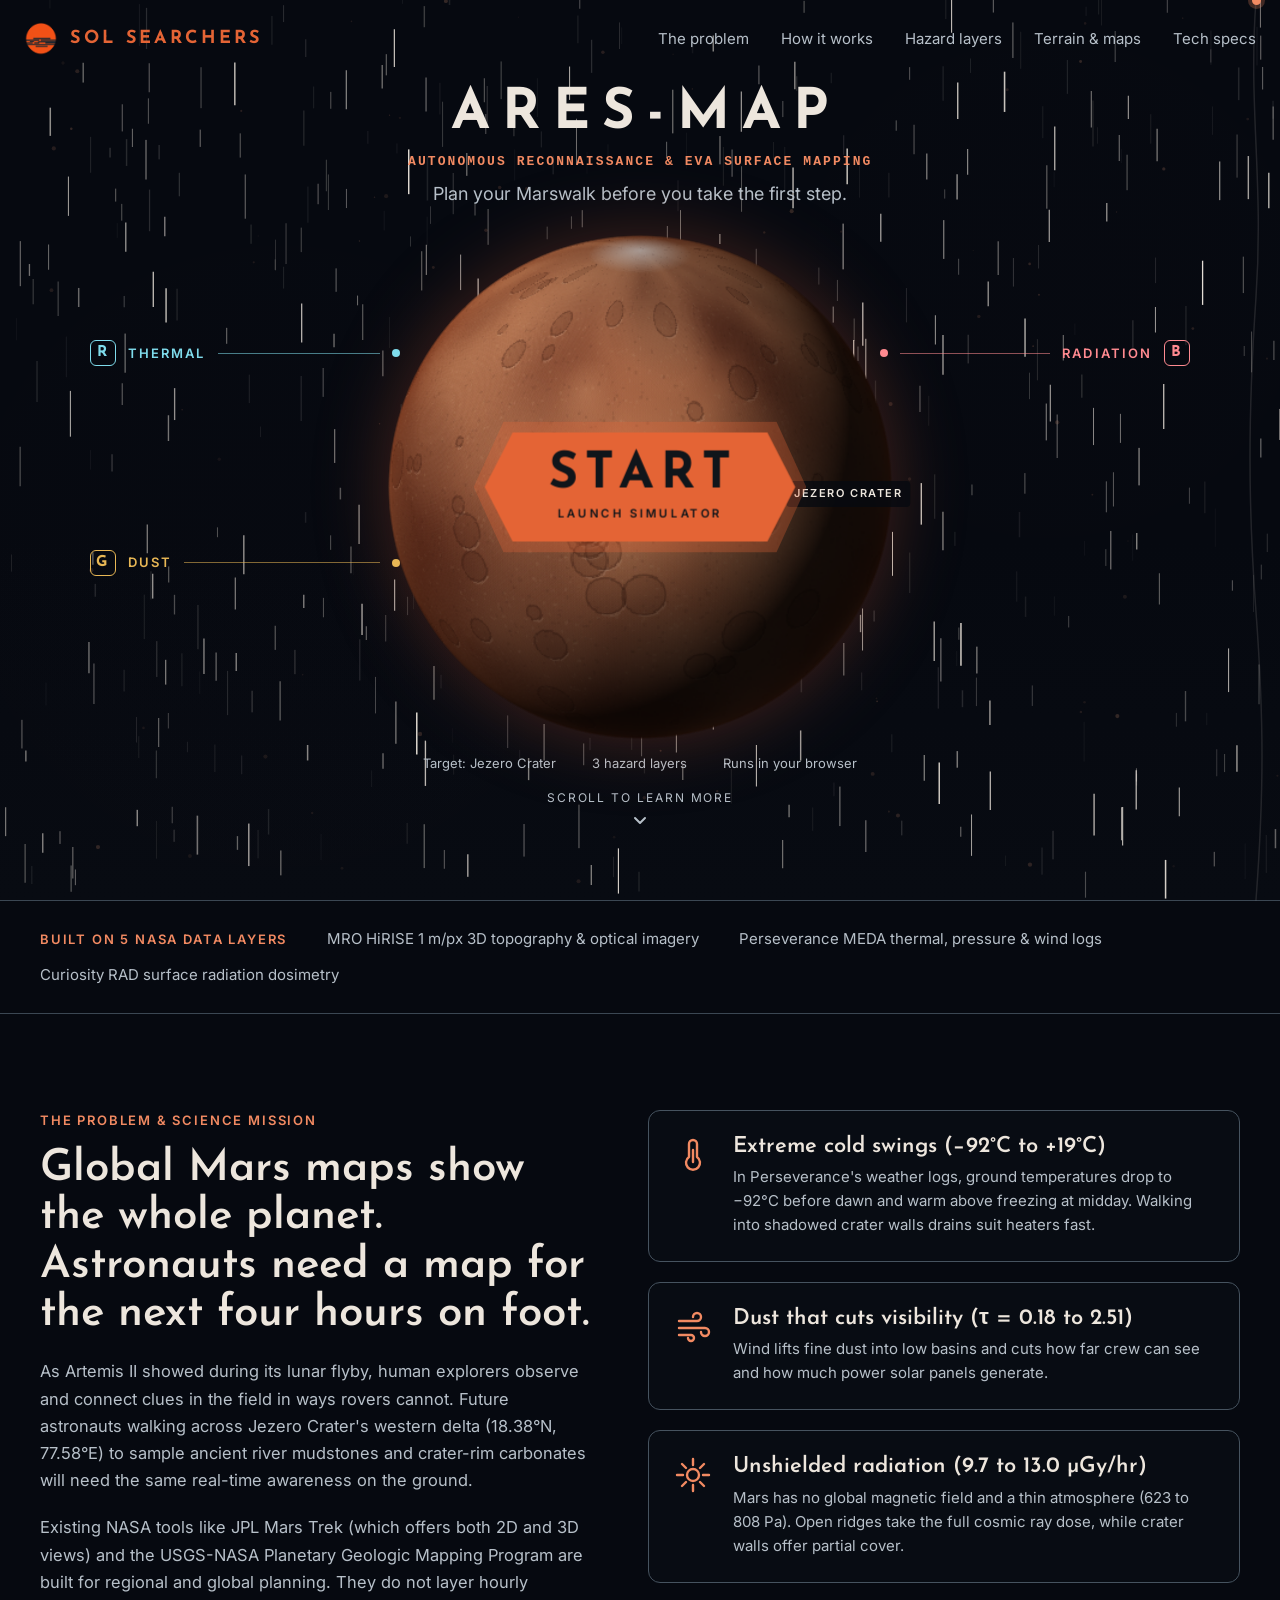
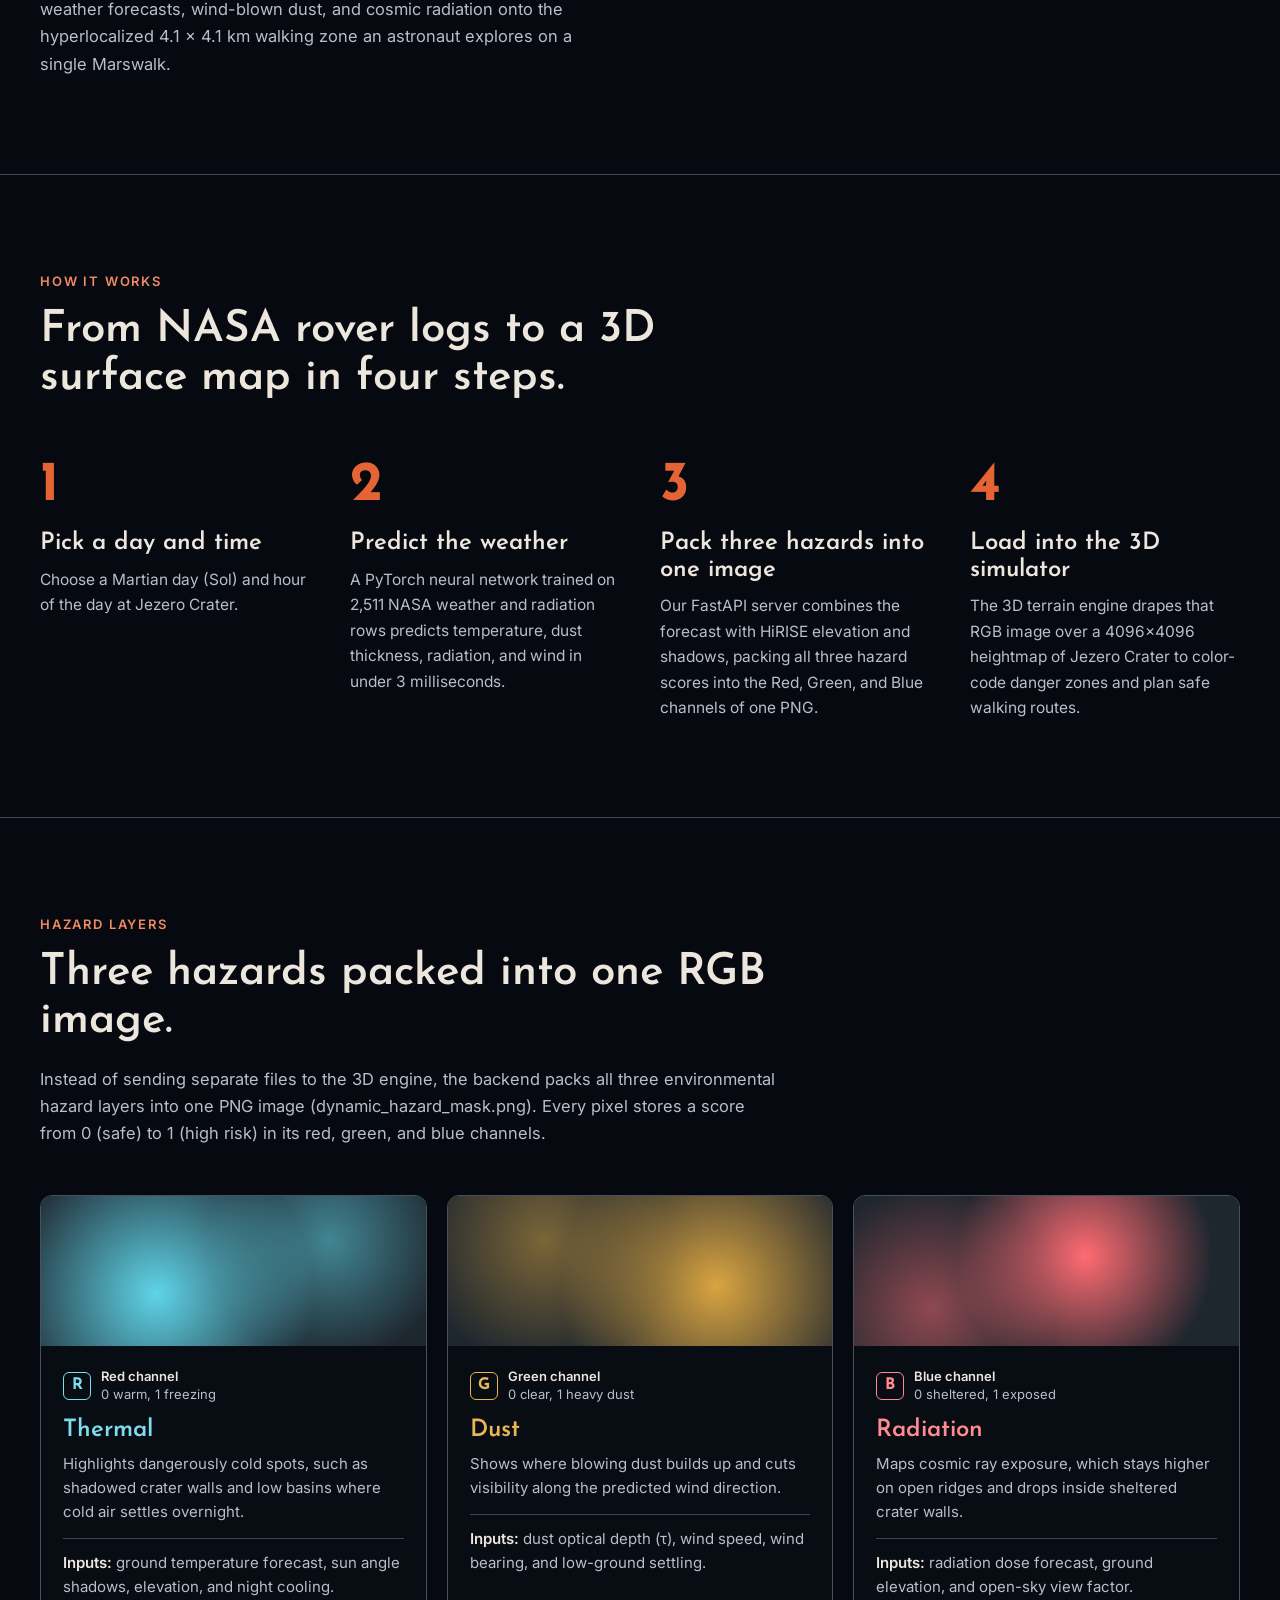
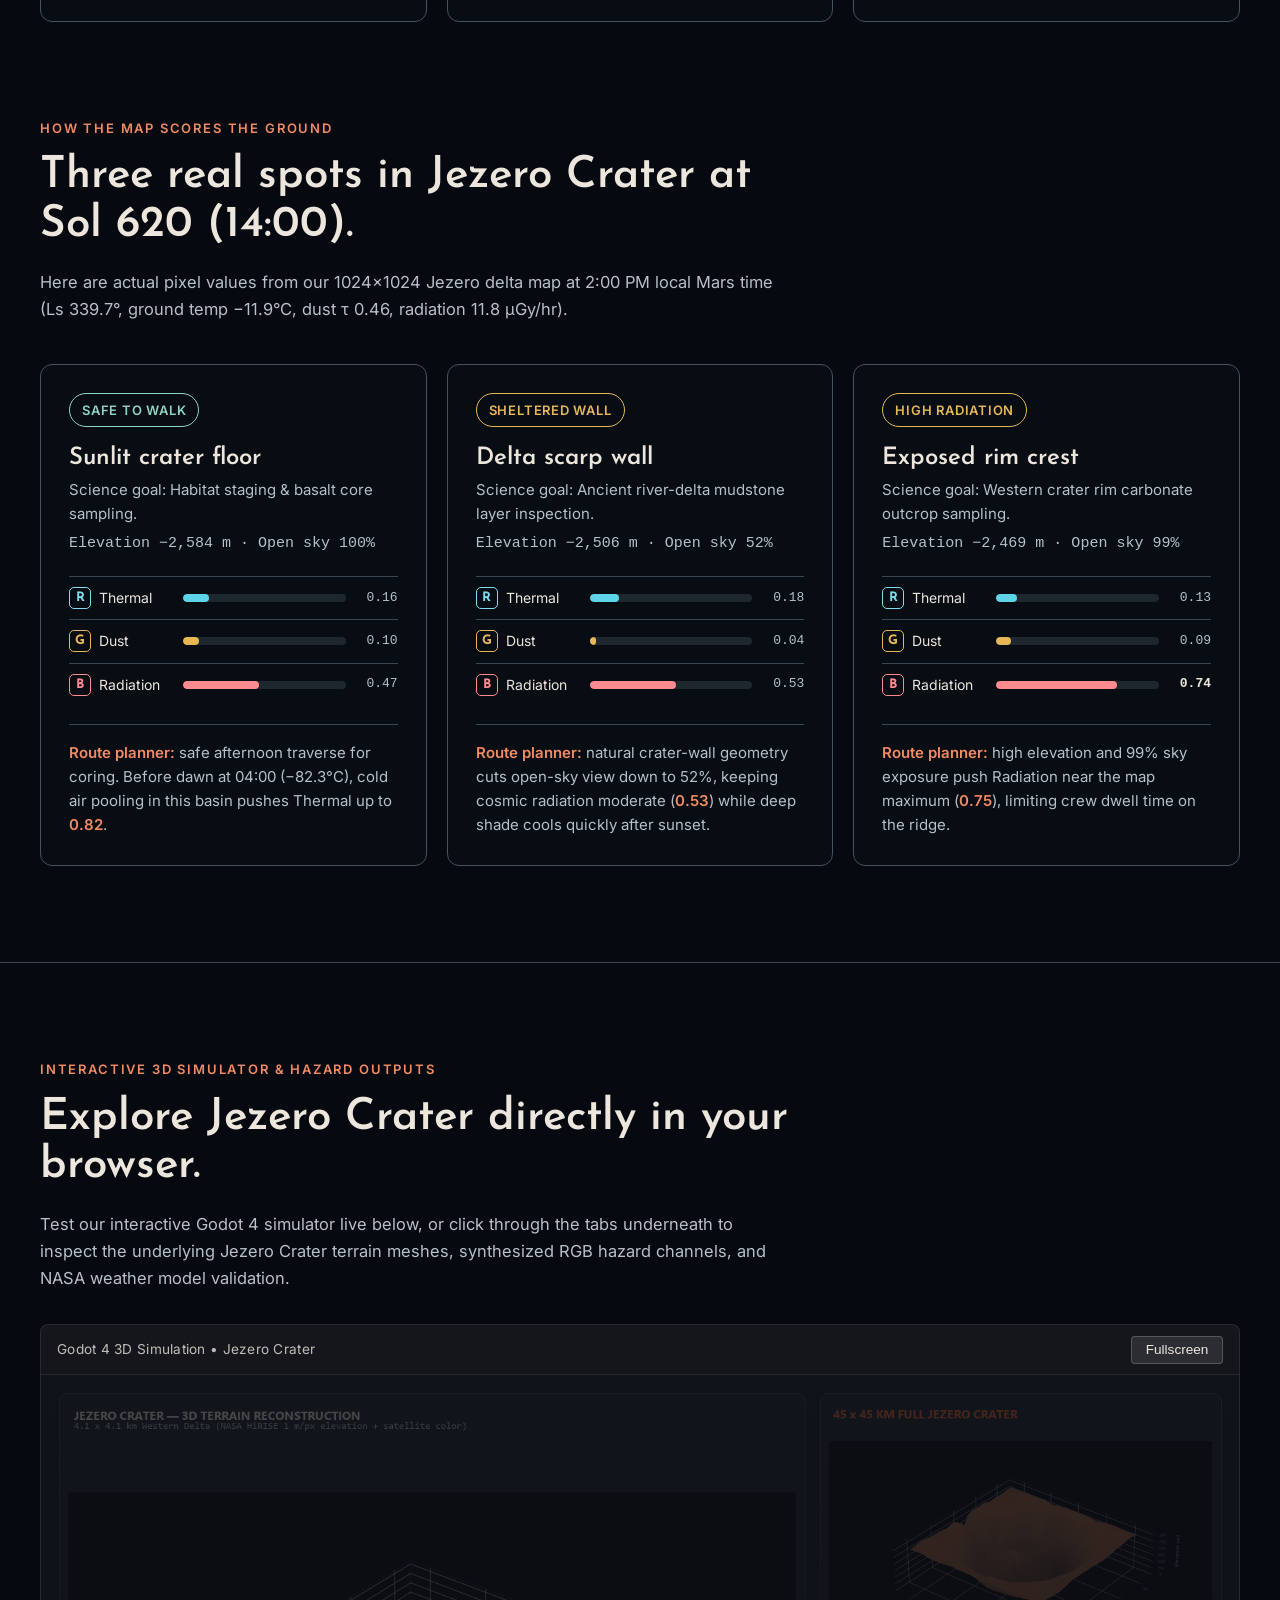
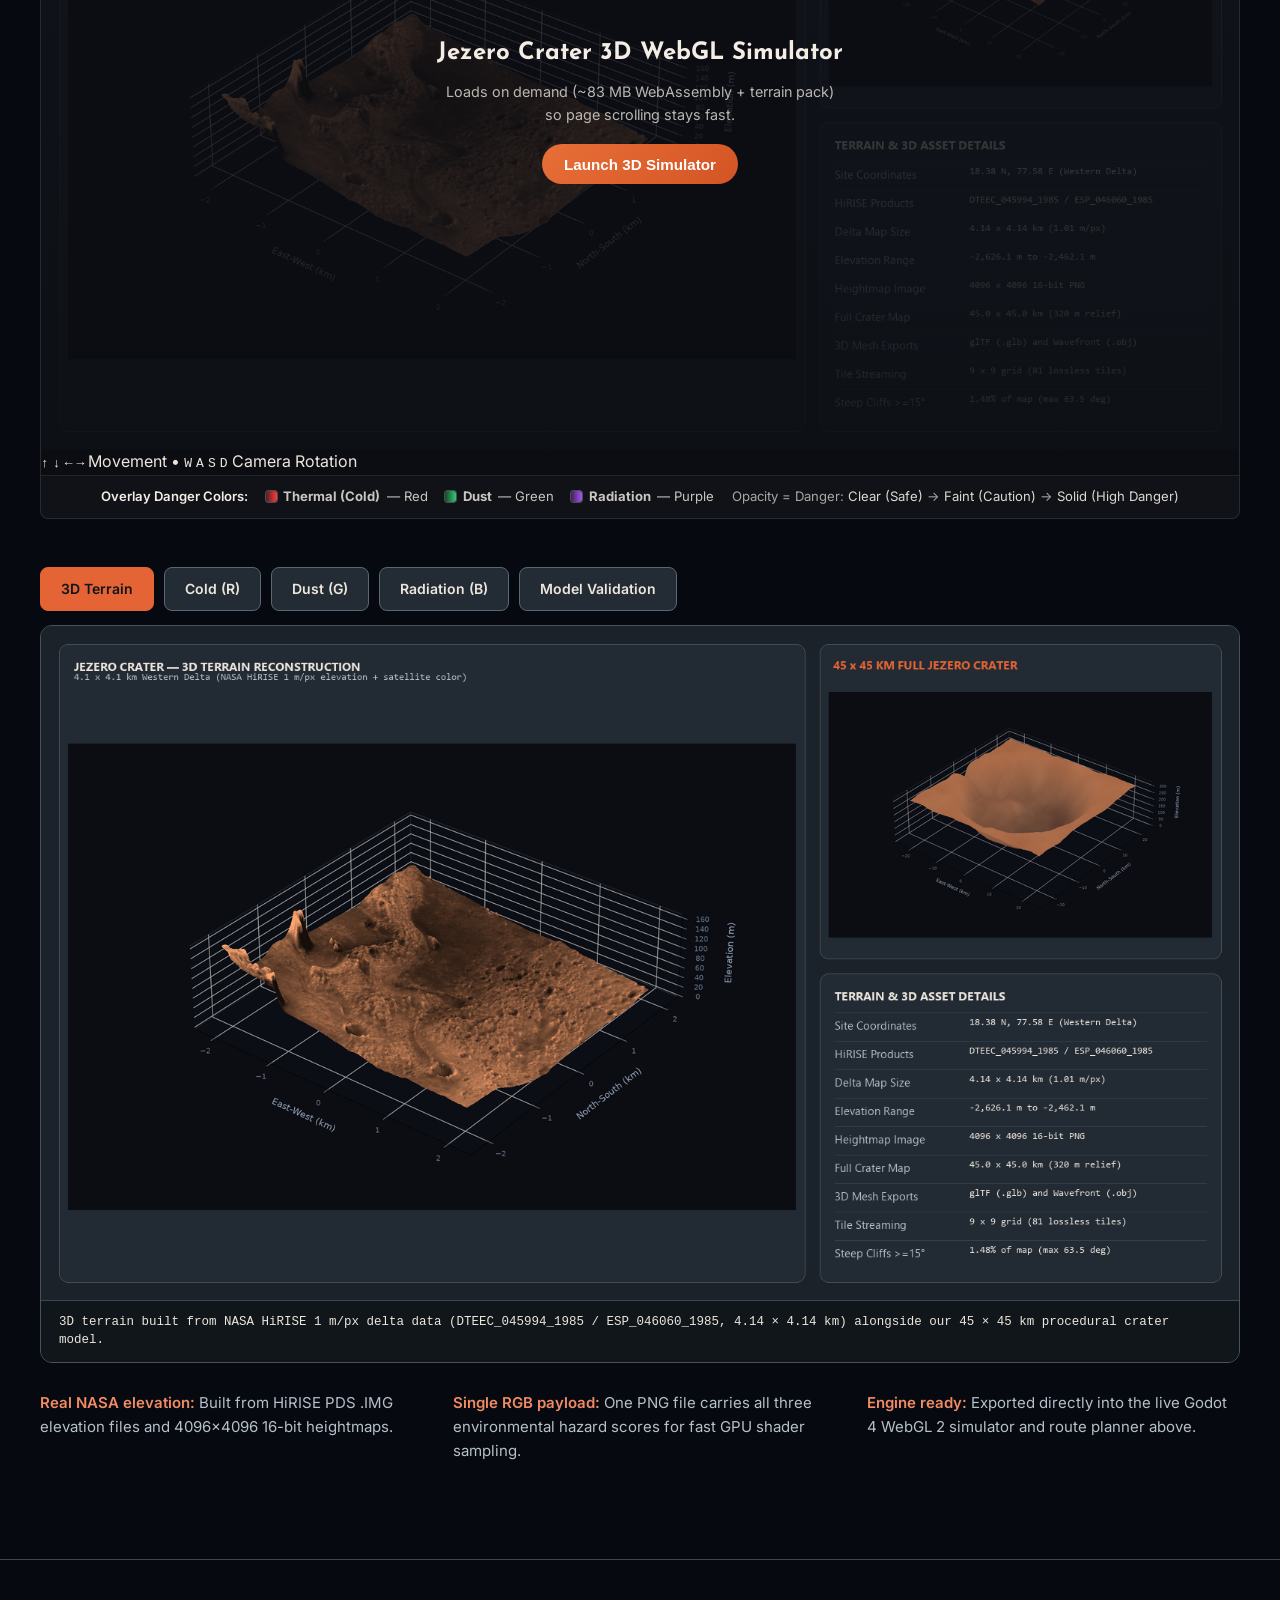
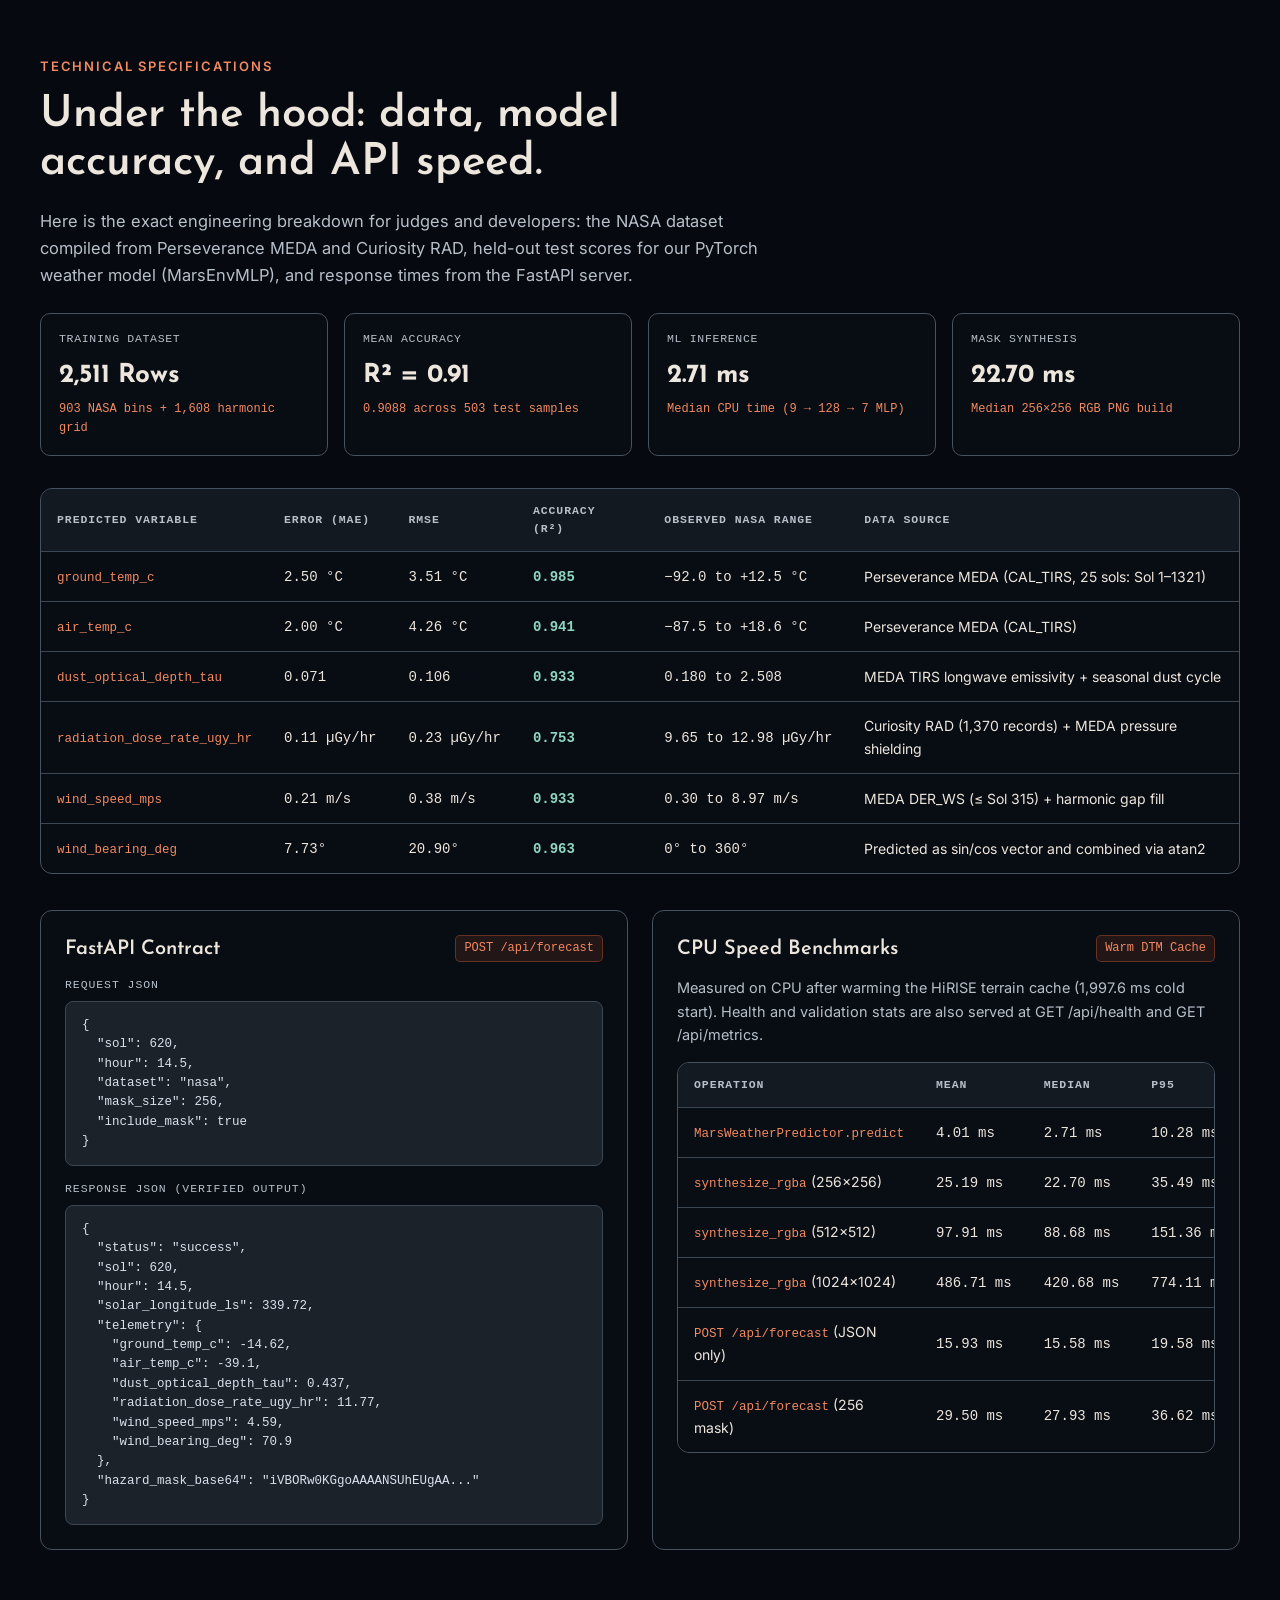
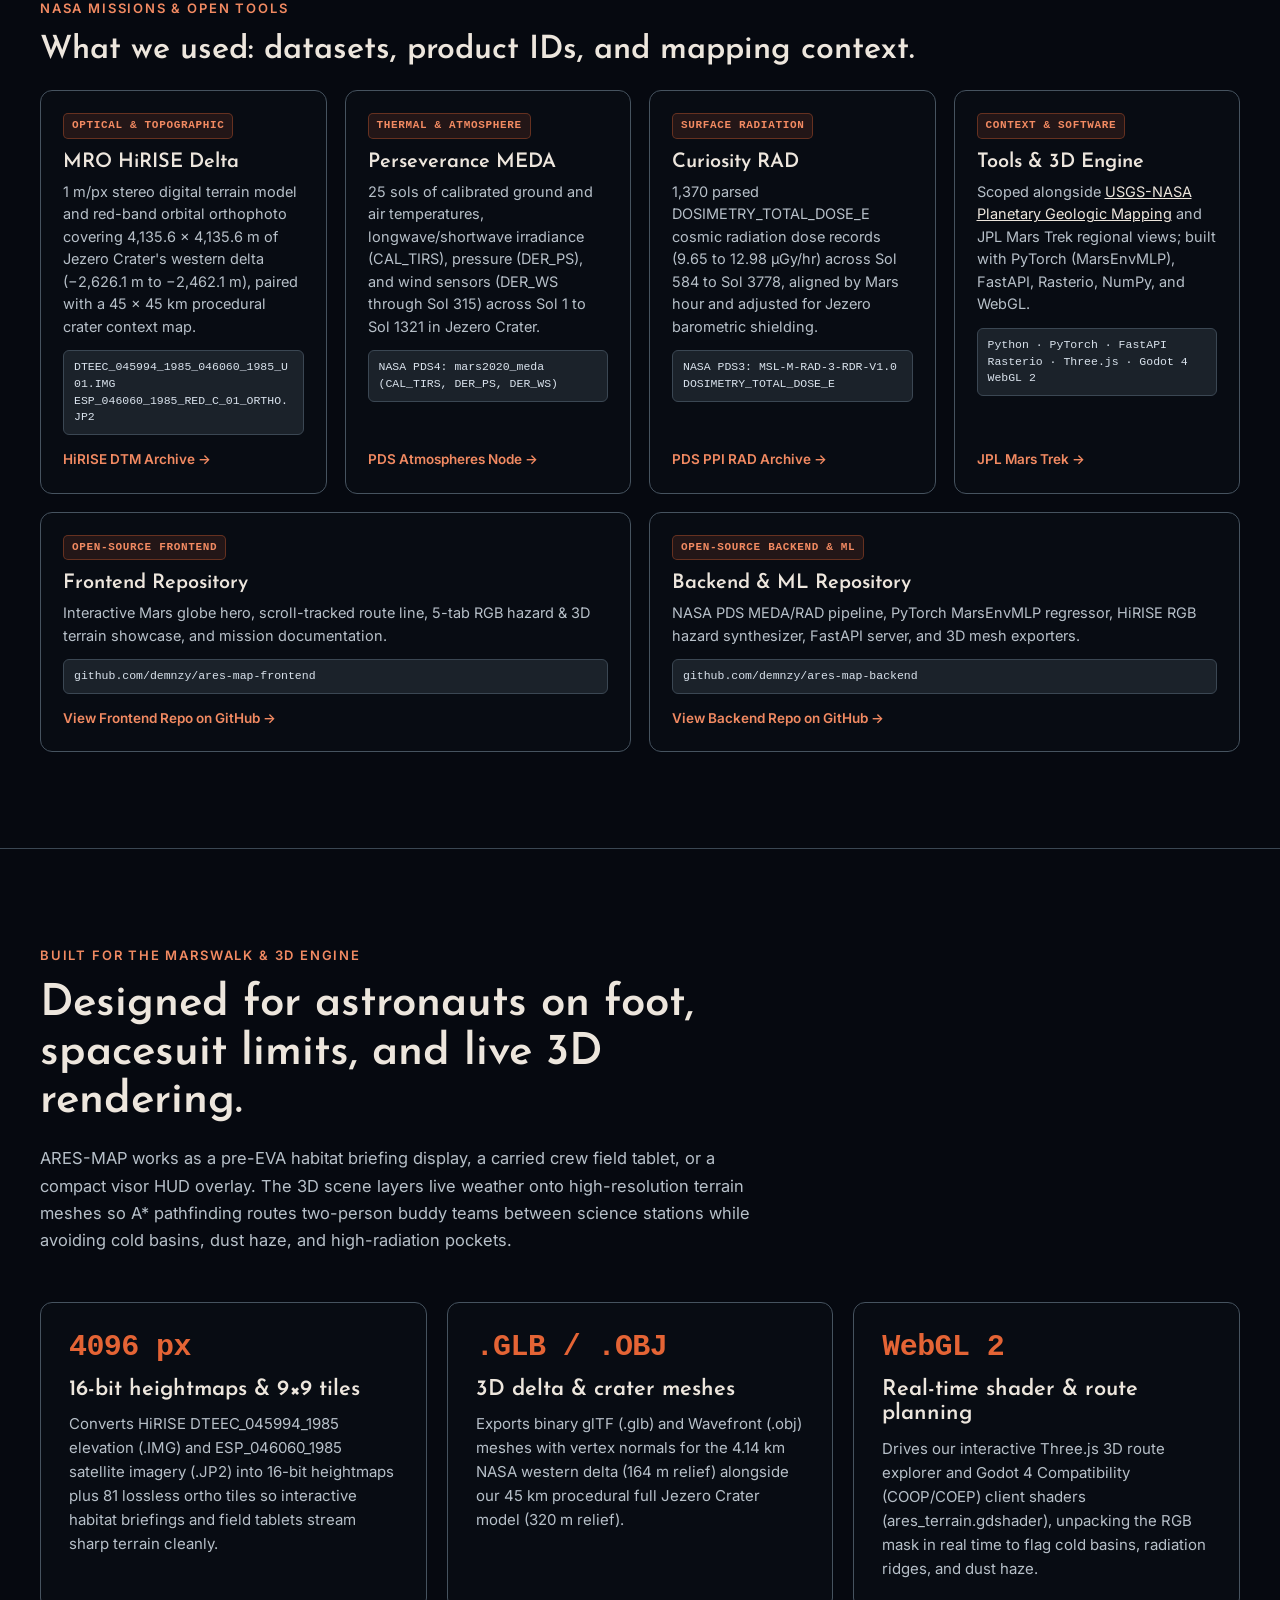
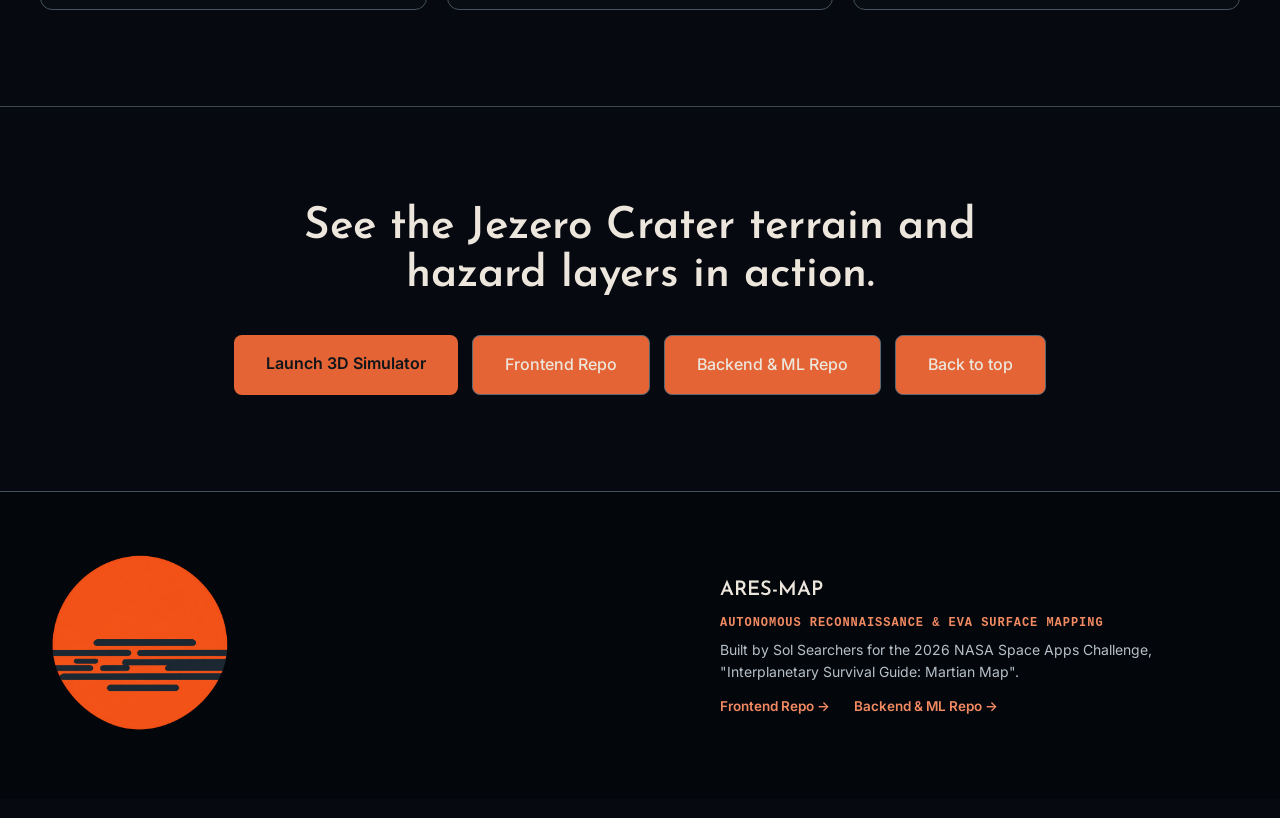
==== commit 6a26799e: "Match Godot hazard legend colors (Red/Green/Purple) and restore route_manager pathfinding defaults" ====
--- a/index.html
+++ b/index.html
@@ -279,9 +279,9 @@
                     </div>
                     <div class="godot-hazard-legend" aria-label="3D Simulator Hazard Color Legend">
                         <span class="legend-title">Overlay Danger Colors:</span>
-                        <span class="hazard-chip"><span class="hazard-swatch swatch-thermal"></span><strong>Thermal (Cold)</strong> — Blue/Cyan</span>
-                        <span class="hazard-chip"><span class="hazard-swatch swatch-dust"></span><strong>Dust</strong> — Amber/Yellow</span>
-                        <span class="hazard-chip"><span class="hazard-swatch swatch-radiation"></span><strong>Radiation</strong> — Red</span>
+                        <span class="hazard-chip"><span class="hazard-swatch swatch-thermal"></span><strong>Thermal (Cold)</strong> — Red</span>
+                        <span class="hazard-chip"><span class="hazard-swatch swatch-dust"></span><strong>Dust</strong> — Green</span>
+                        <span class="hazard-chip"><span class="hazard-swatch swatch-radiation"></span><strong>Radiation</strong> — Purple</span>
                         <span class="hazard-scale">Opacity = Danger: <em>Clear (Safe)</em> → <em>Faint (Caution)</em> → <em>Solid (High Danger)</em></span>
                     </div>
                 </div>
--- a/style.css
+++ b/style.css
@@ -2217,15 +2217,15 @@
 }
 
 .swatch-thermal {
-  background: linear-gradient(90deg, rgba(127, 220, 236, 0.25), #29b6f6);
+  background: linear-gradient(90deg, rgba(255, 77, 77, 0.25), #ff3b3b);
 }
 
 .swatch-dust {
-  background: linear-gradient(90deg, rgba(232, 183, 85, 0.25), #f5a623);
+  background: linear-gradient(90deg, rgba(64, 214, 108, 0.25), #2ecc71);
 }
 
 .swatch-radiation {
-  background: linear-gradient(90deg, rgba(255, 138, 144, 0.25), #ff3b3b);
+  background: linear-gradient(90deg, rgba(186, 85, 255, 0.25), #a855f7);
 }
 
 .hazard-scale {
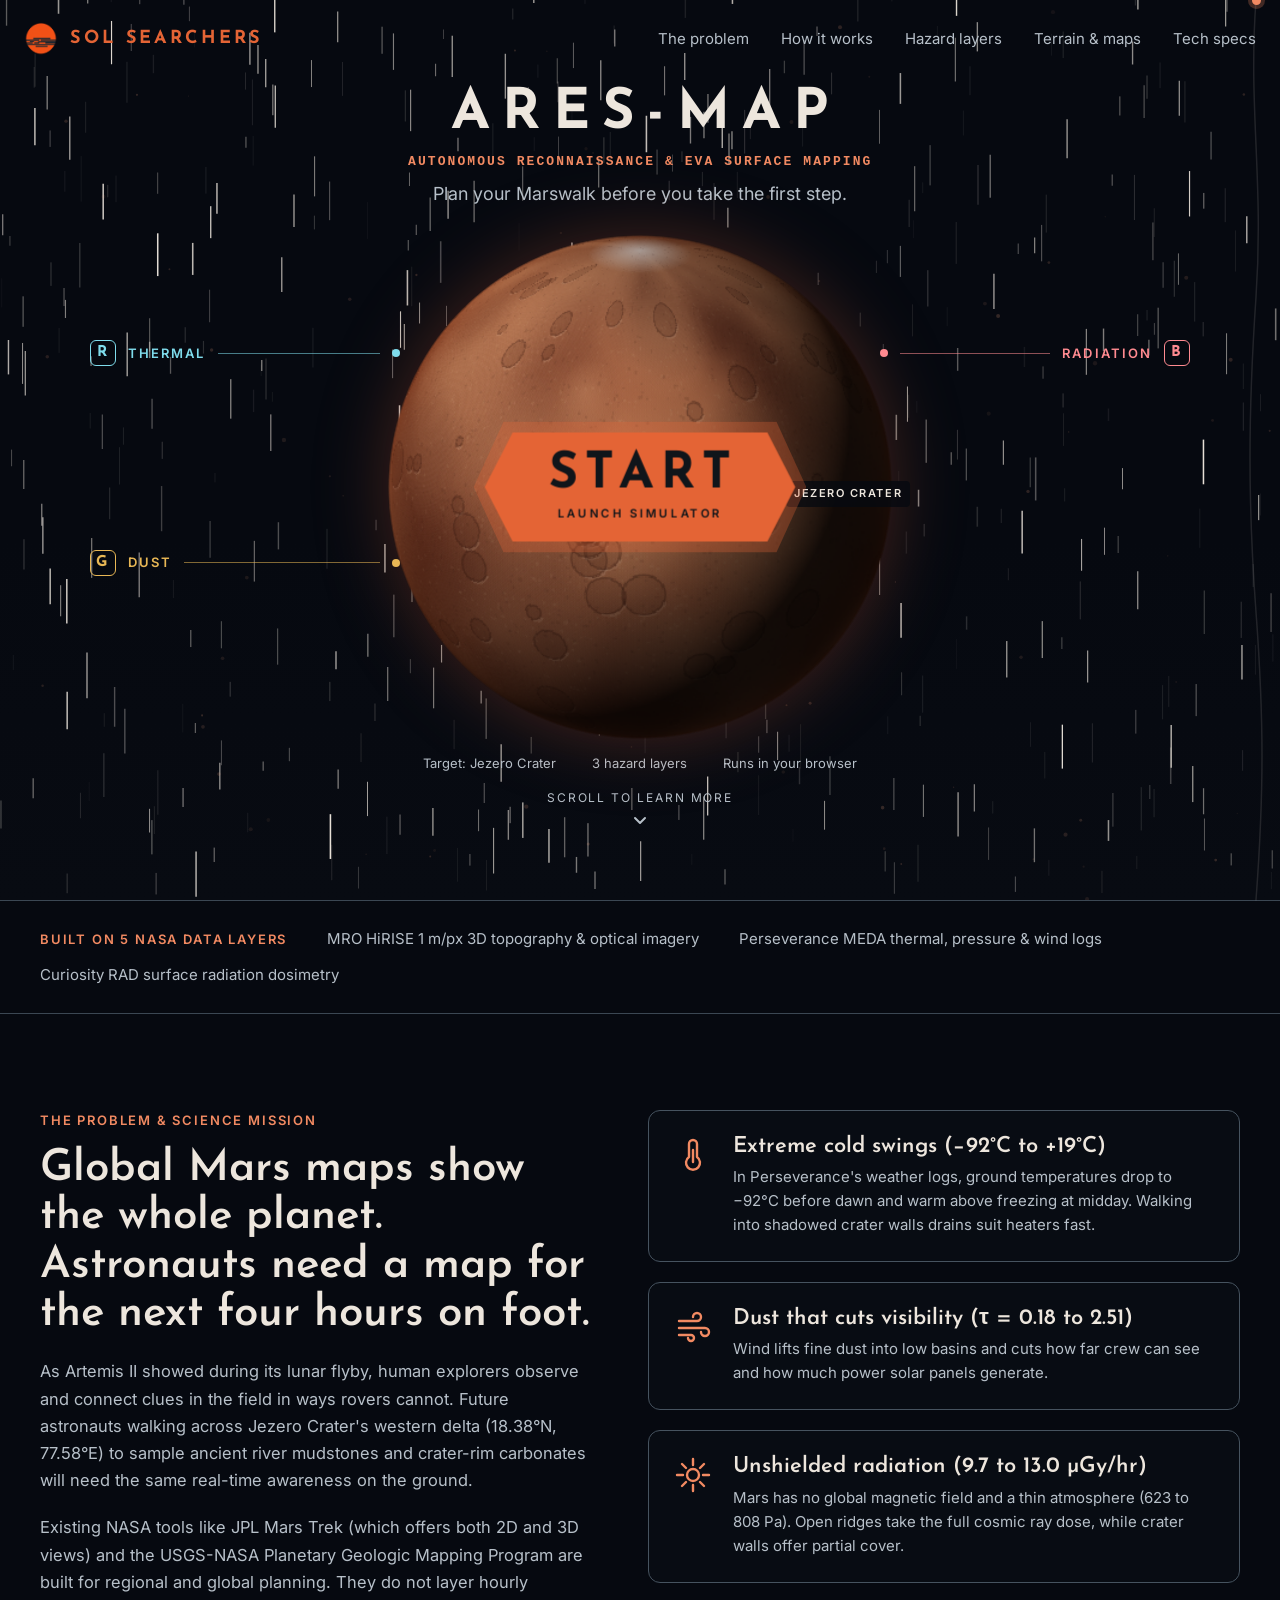
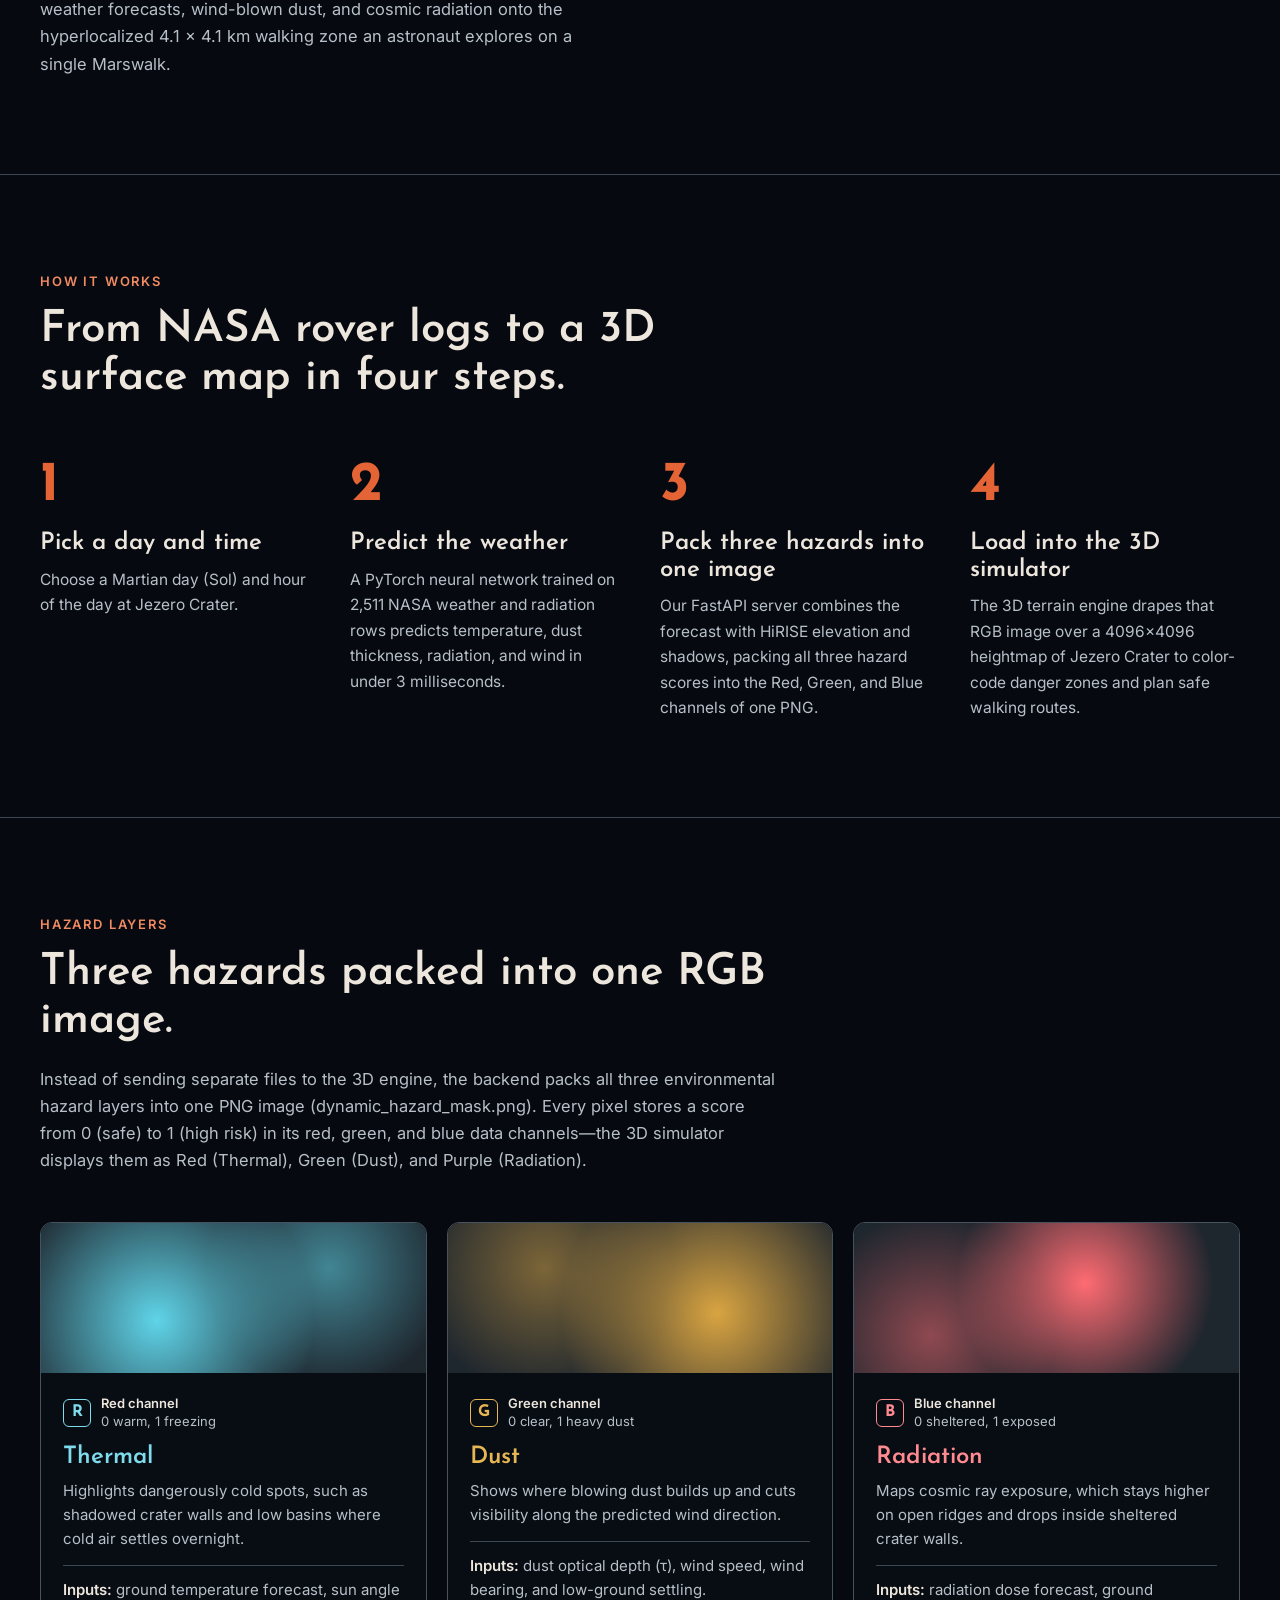
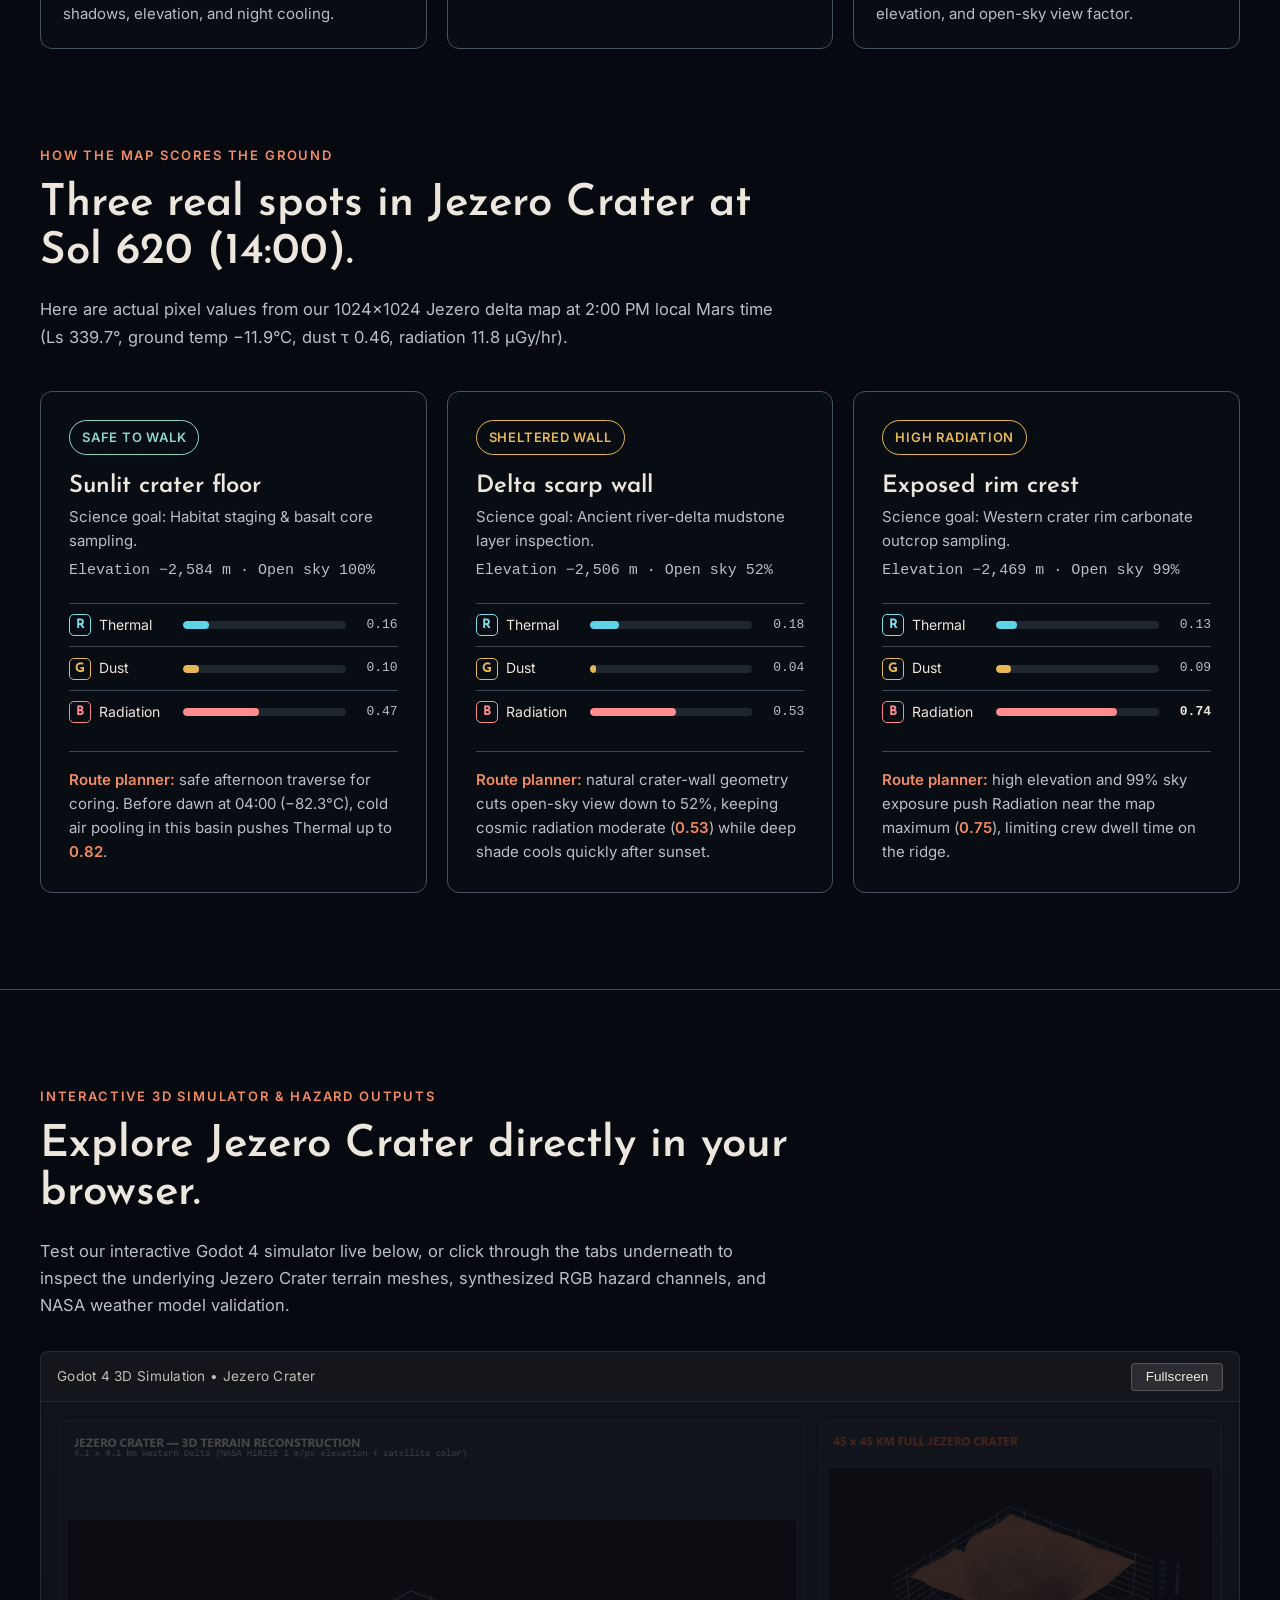
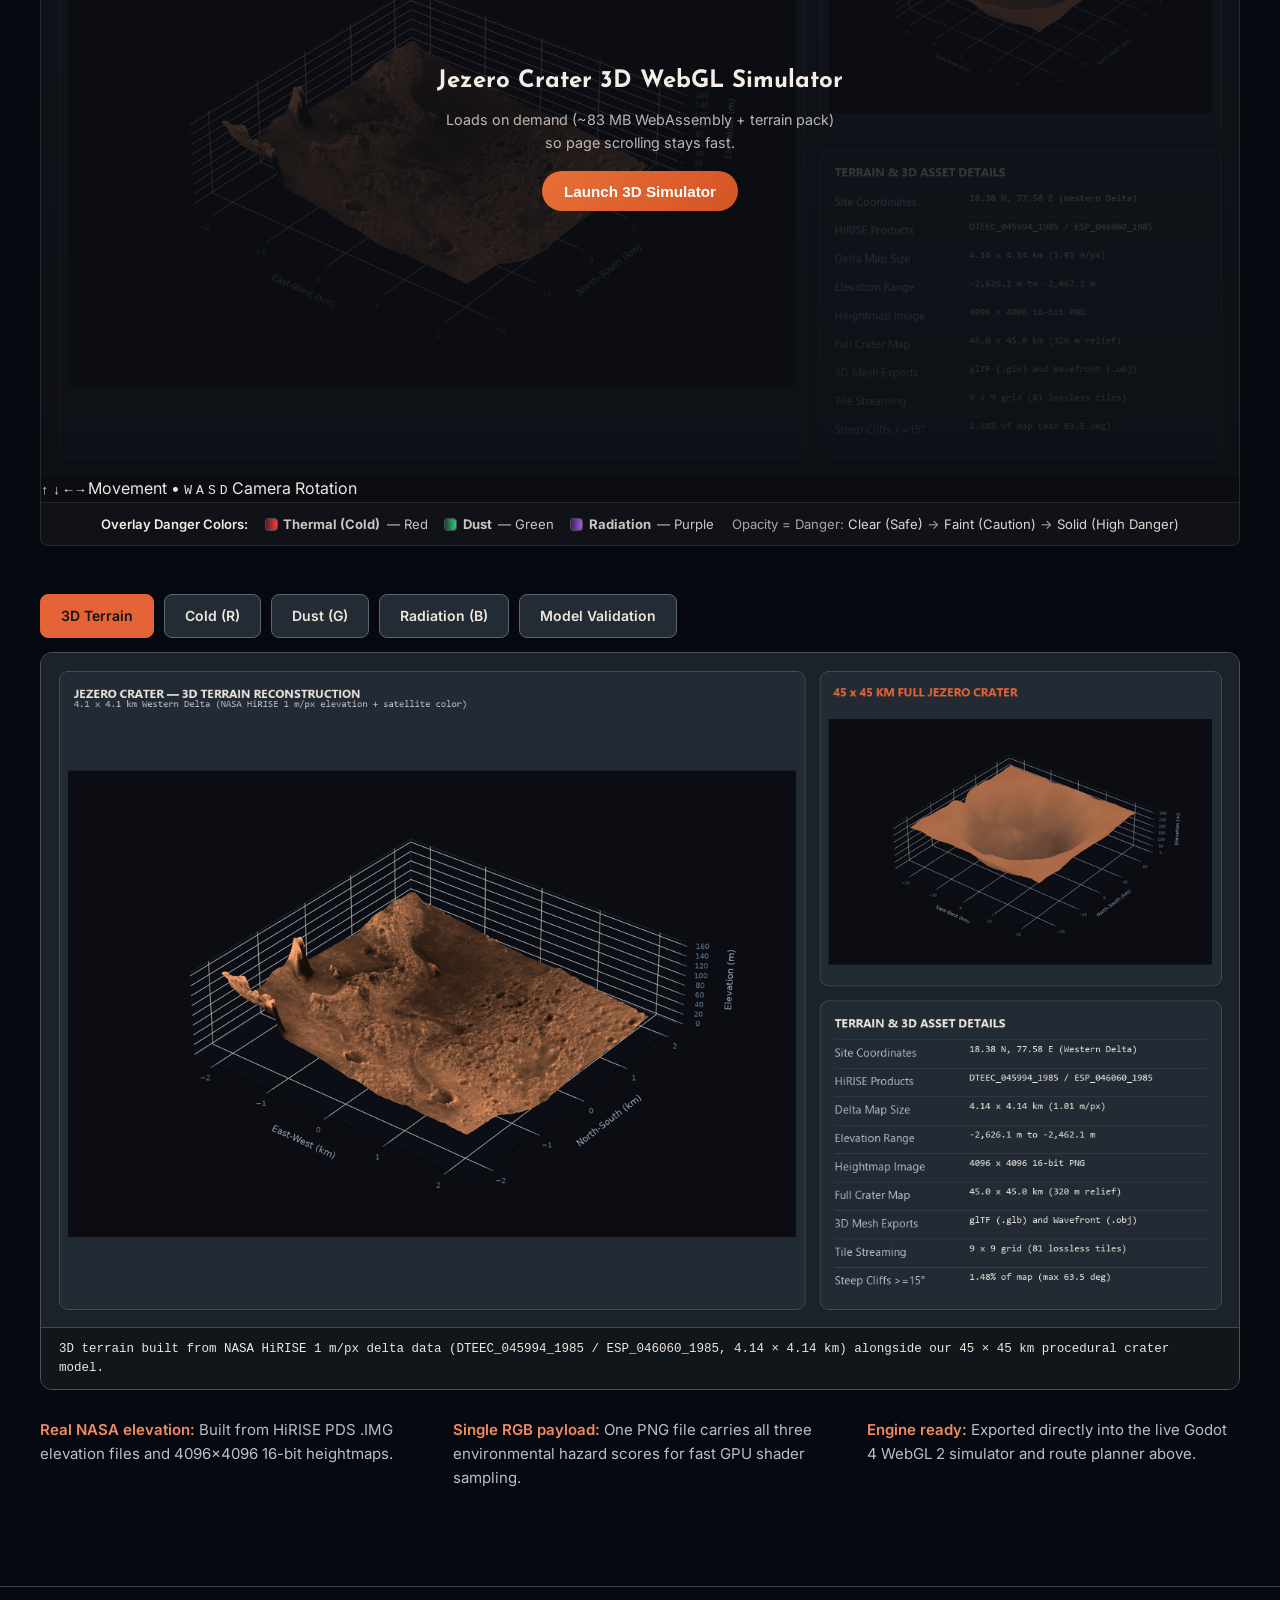
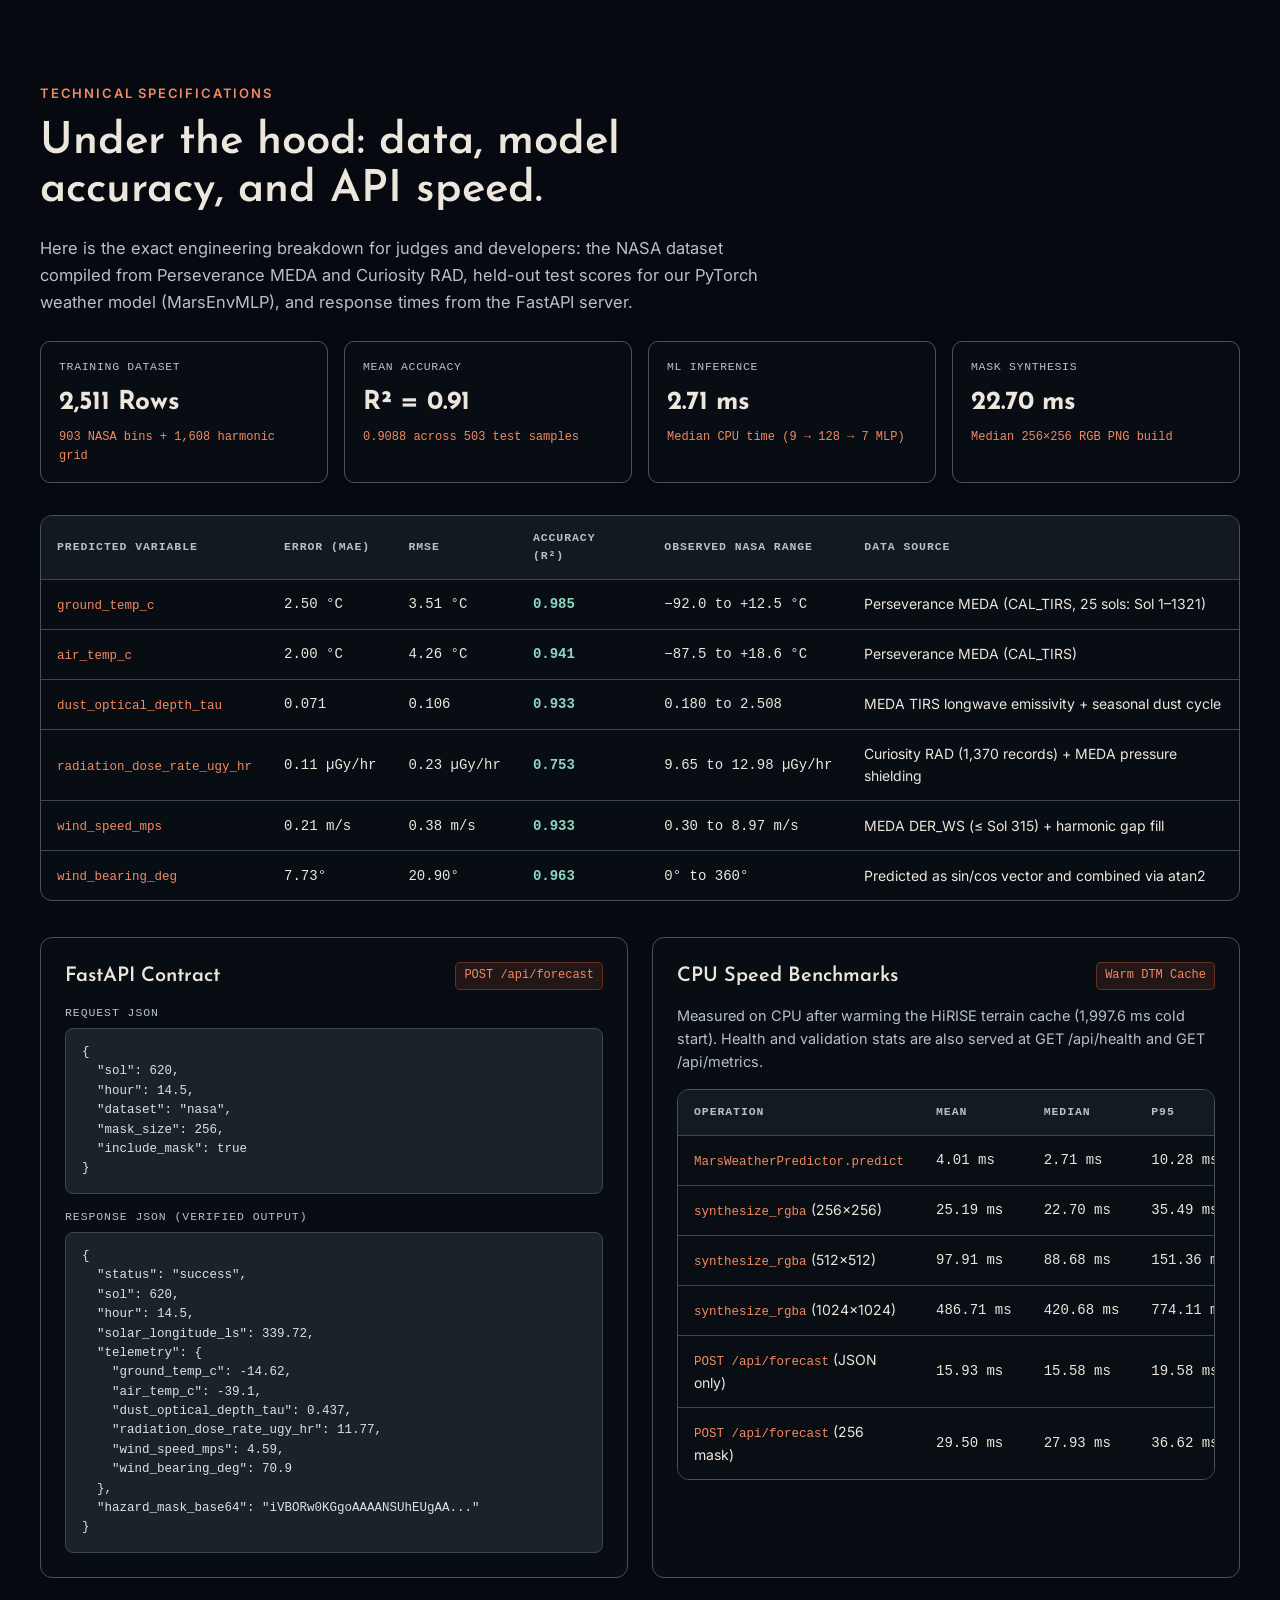
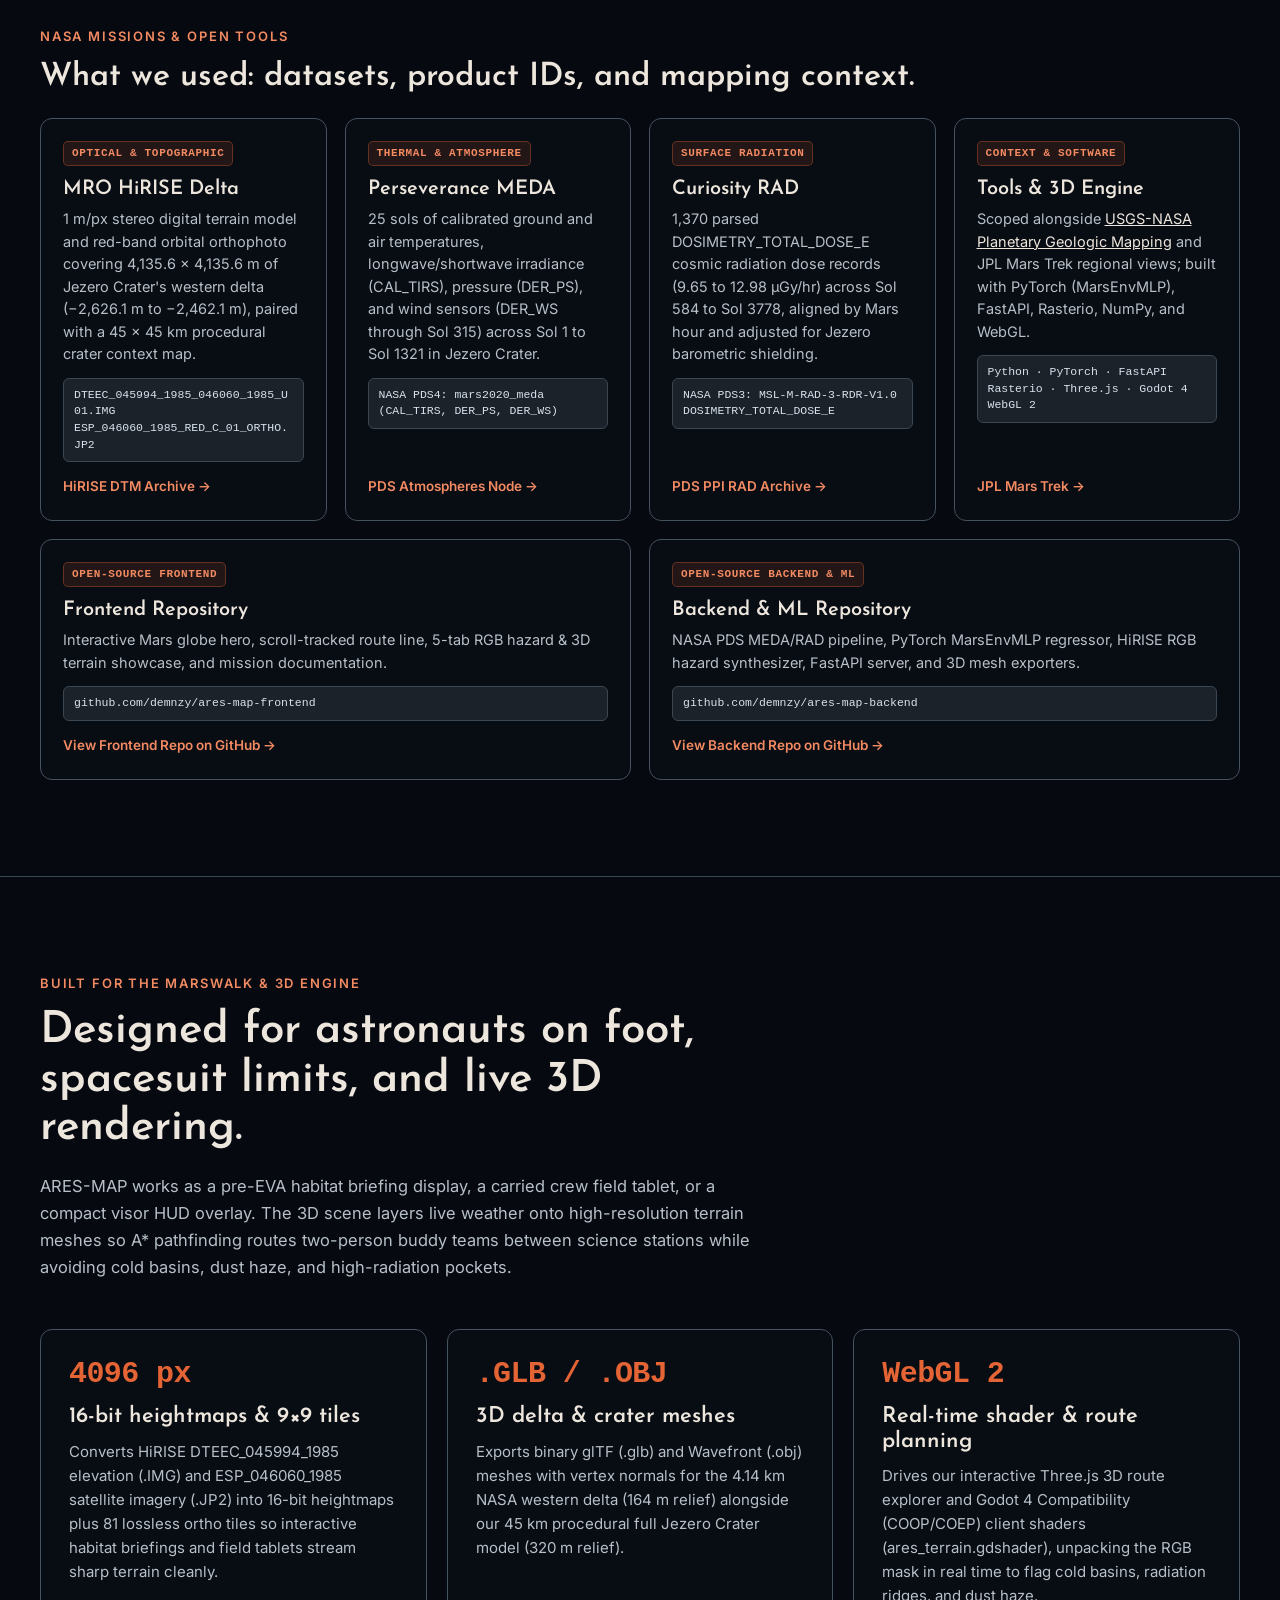
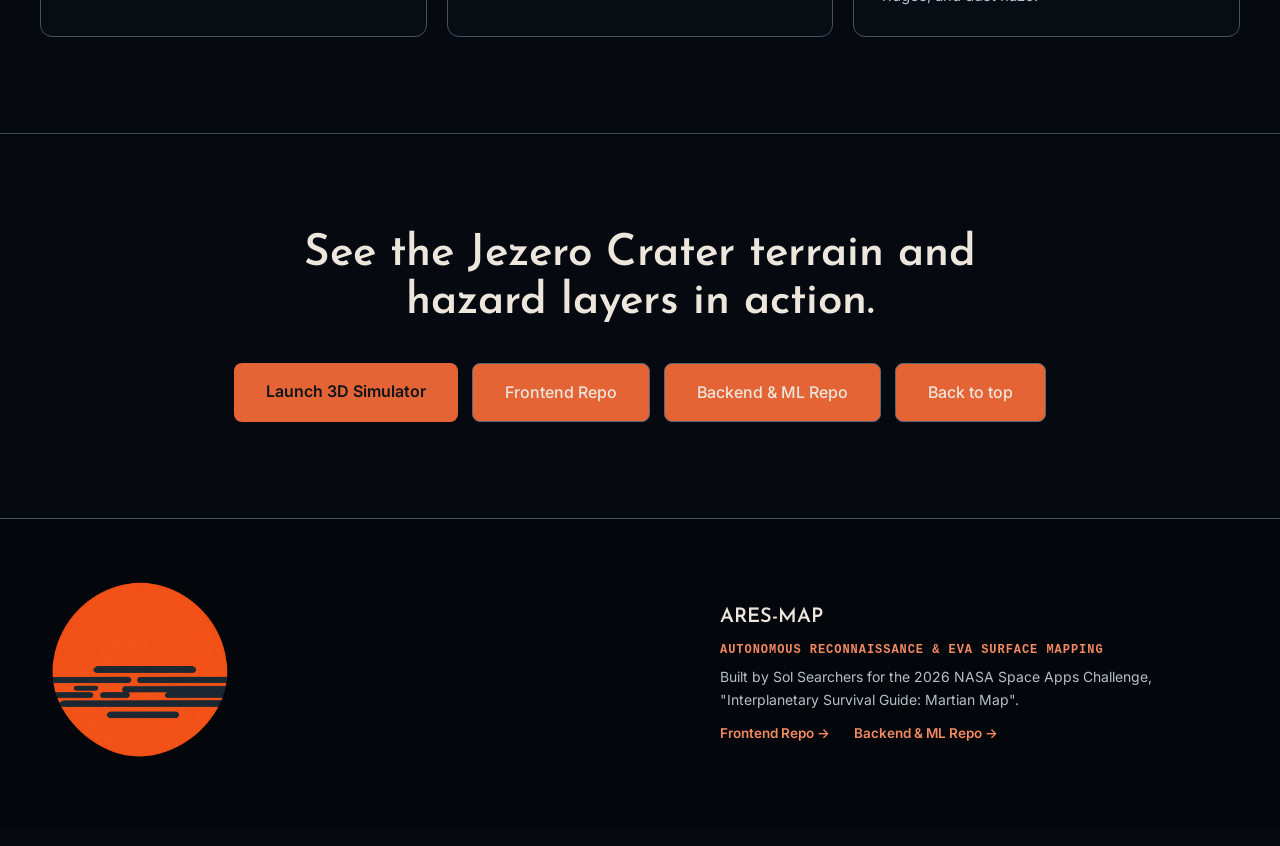
==== commit fe7860ca: "Clarify RGB data channels vs 3D simulator display colors" ====
--- a/index.html
+++ b/index.html
@@ -161,7 +161,7 @@
             <div class="wrap">
                 <p class="eyebrow">Hazard layers</p>
                 <h2>Three hazards packed into one RGB image.</h2>
-                <p class="body">Instead of sending separate files to the 3D engine, the backend packs all three environmental hazard layers into one PNG image (dynamic_hazard_mask.png). Every pixel stores a score from 0 (safe) to 1 (high risk) in its red, green, and blue channels.</p>
+                <p class="body">Instead of sending separate files to the 3D engine, the backend packs all three environmental hazard layers into one PNG image (dynamic_hazard_mask.png). Every pixel stores a score from 0 (safe) to 1 (high risk) in its red, green, and blue data channels—the 3D simulator displays them as Red (Thermal), Green (Dust), and Purple (Radiation).</p>
                 <div class="cards">
                     <article class="card" data-tint="0">
                         <div class="thumb thumb-thermal"></div>
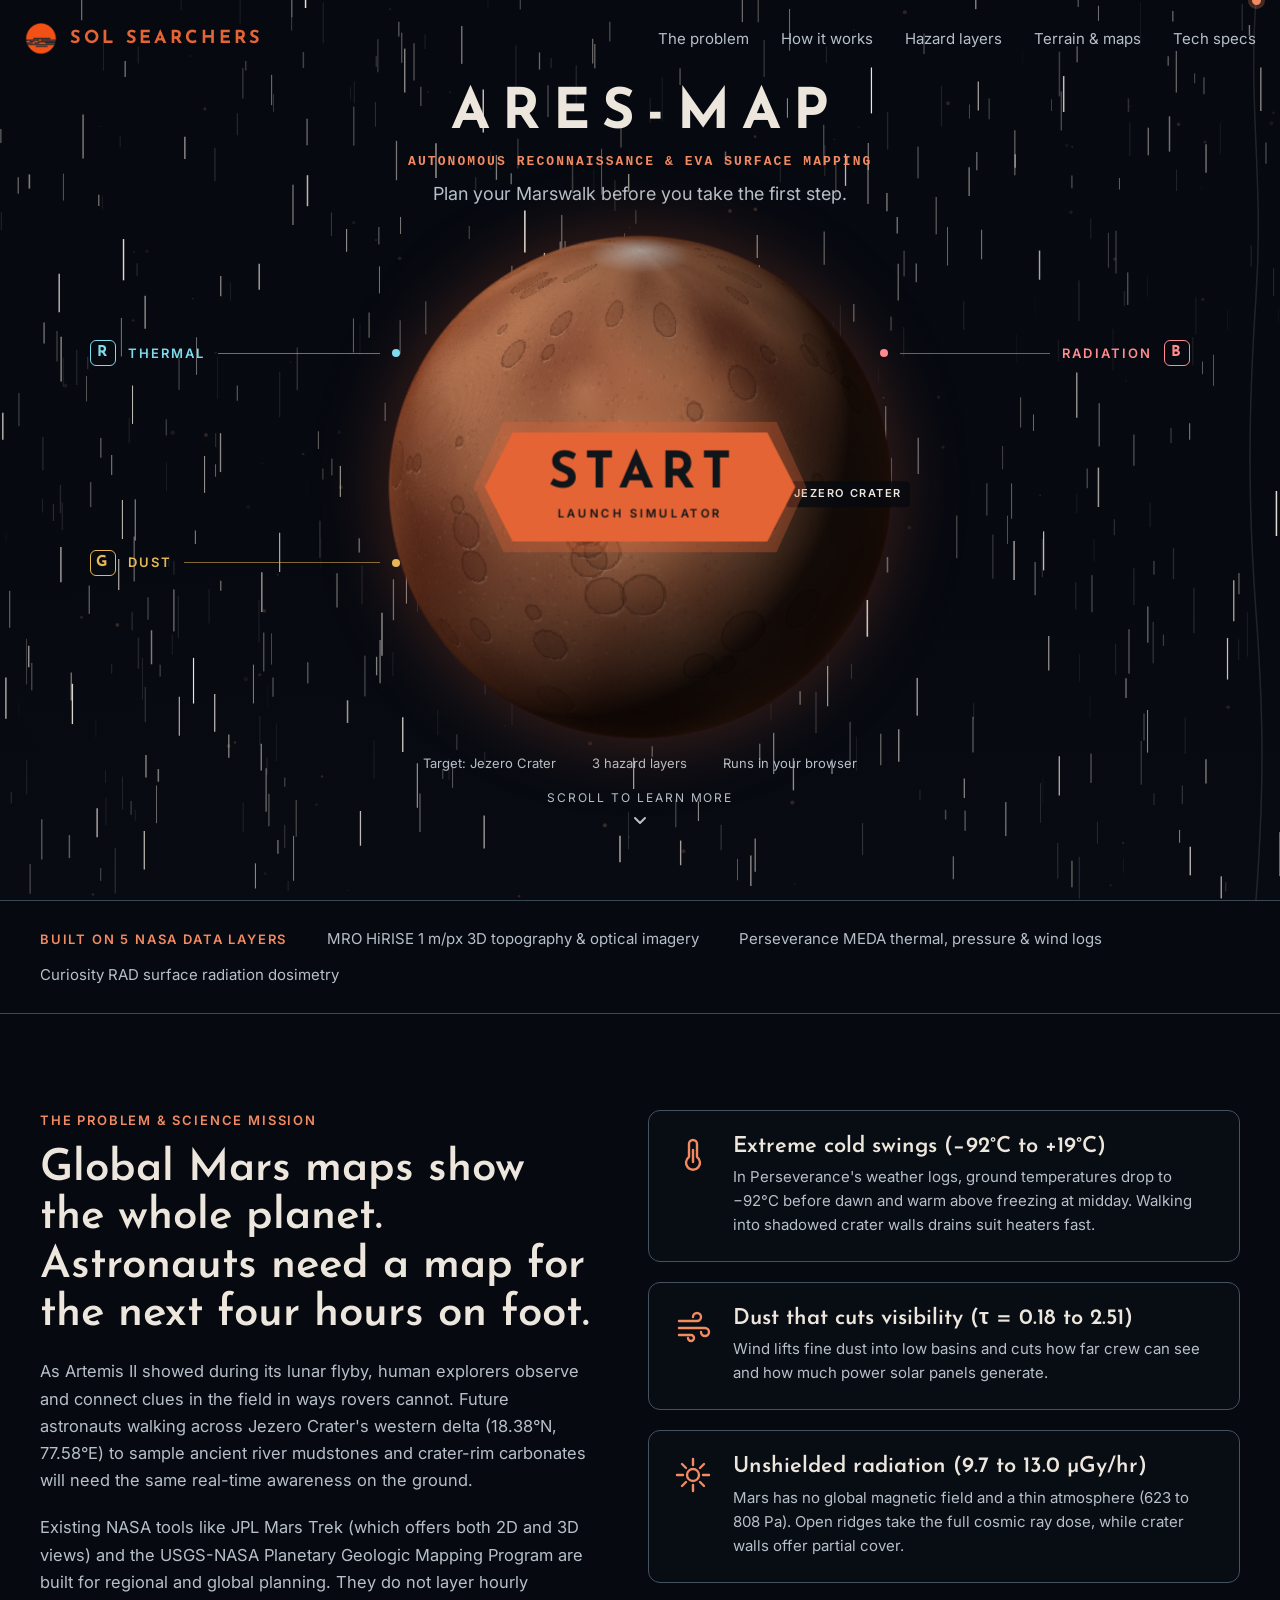
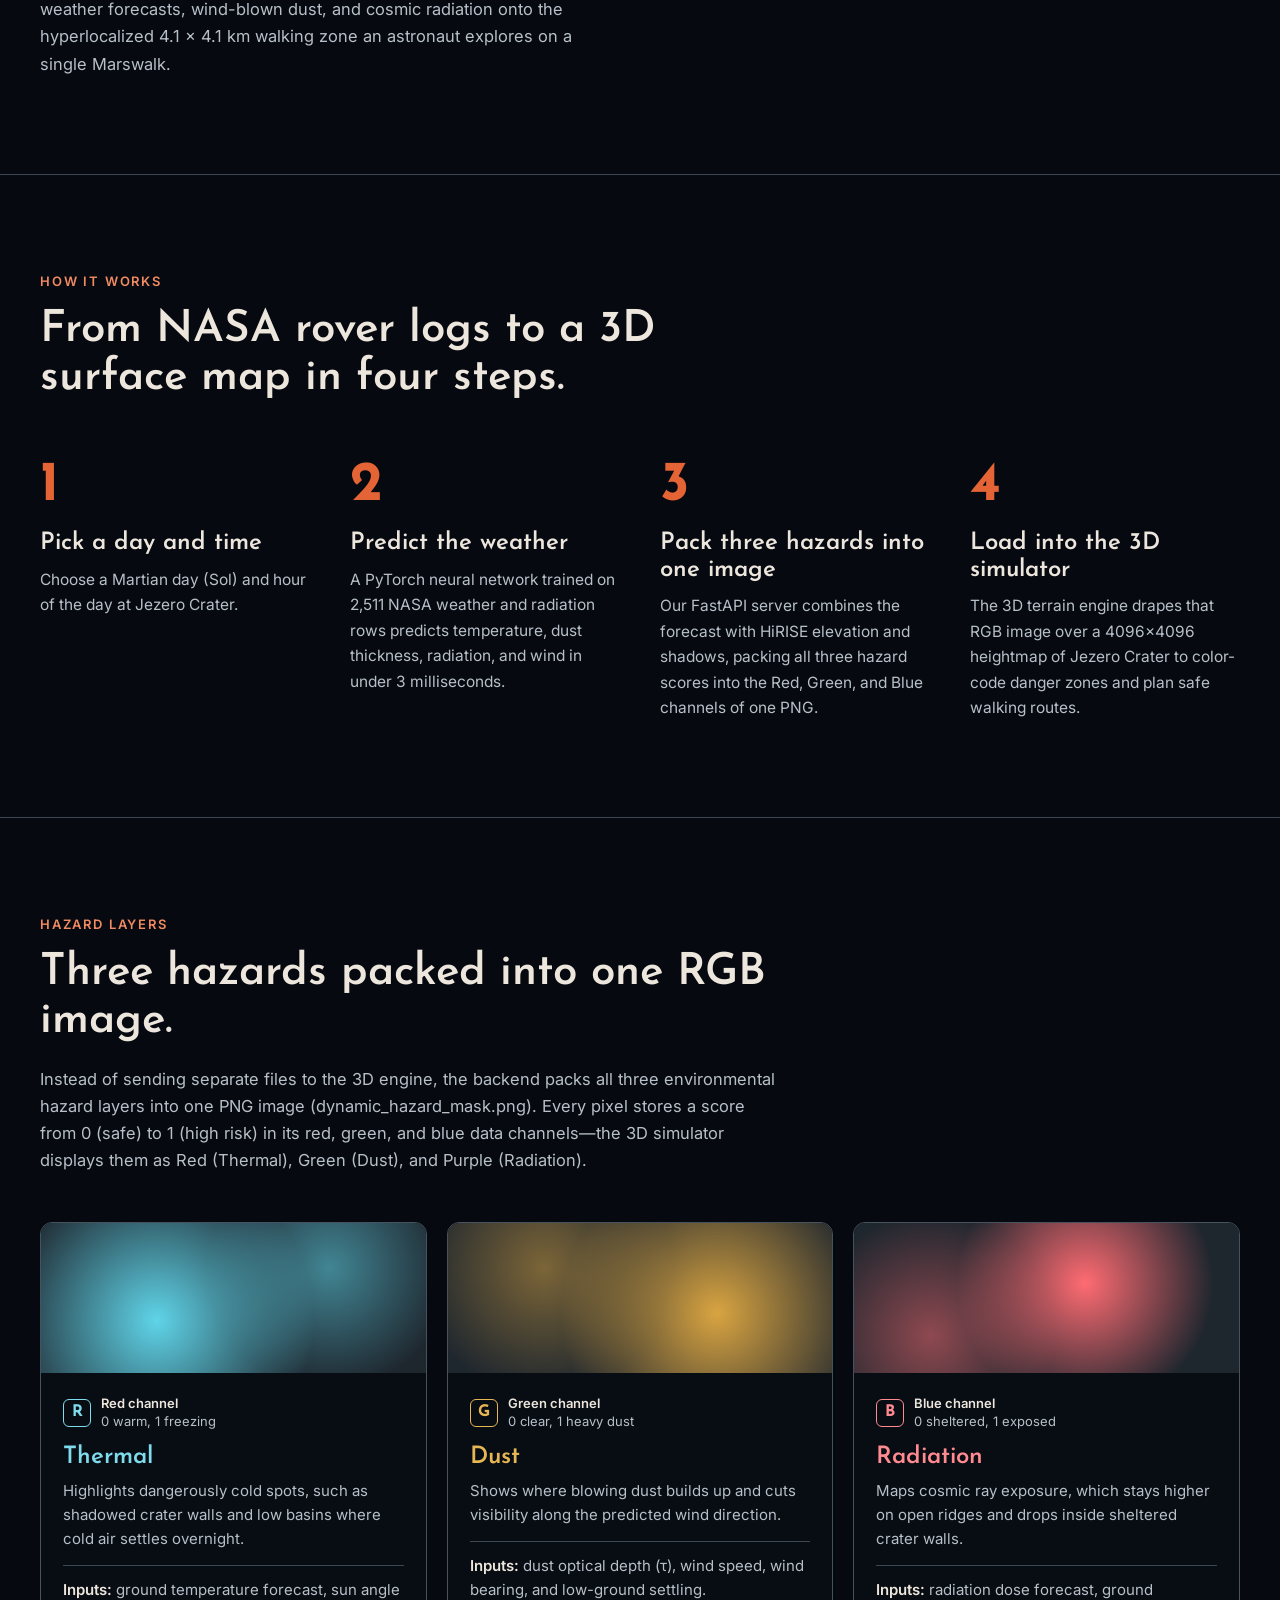
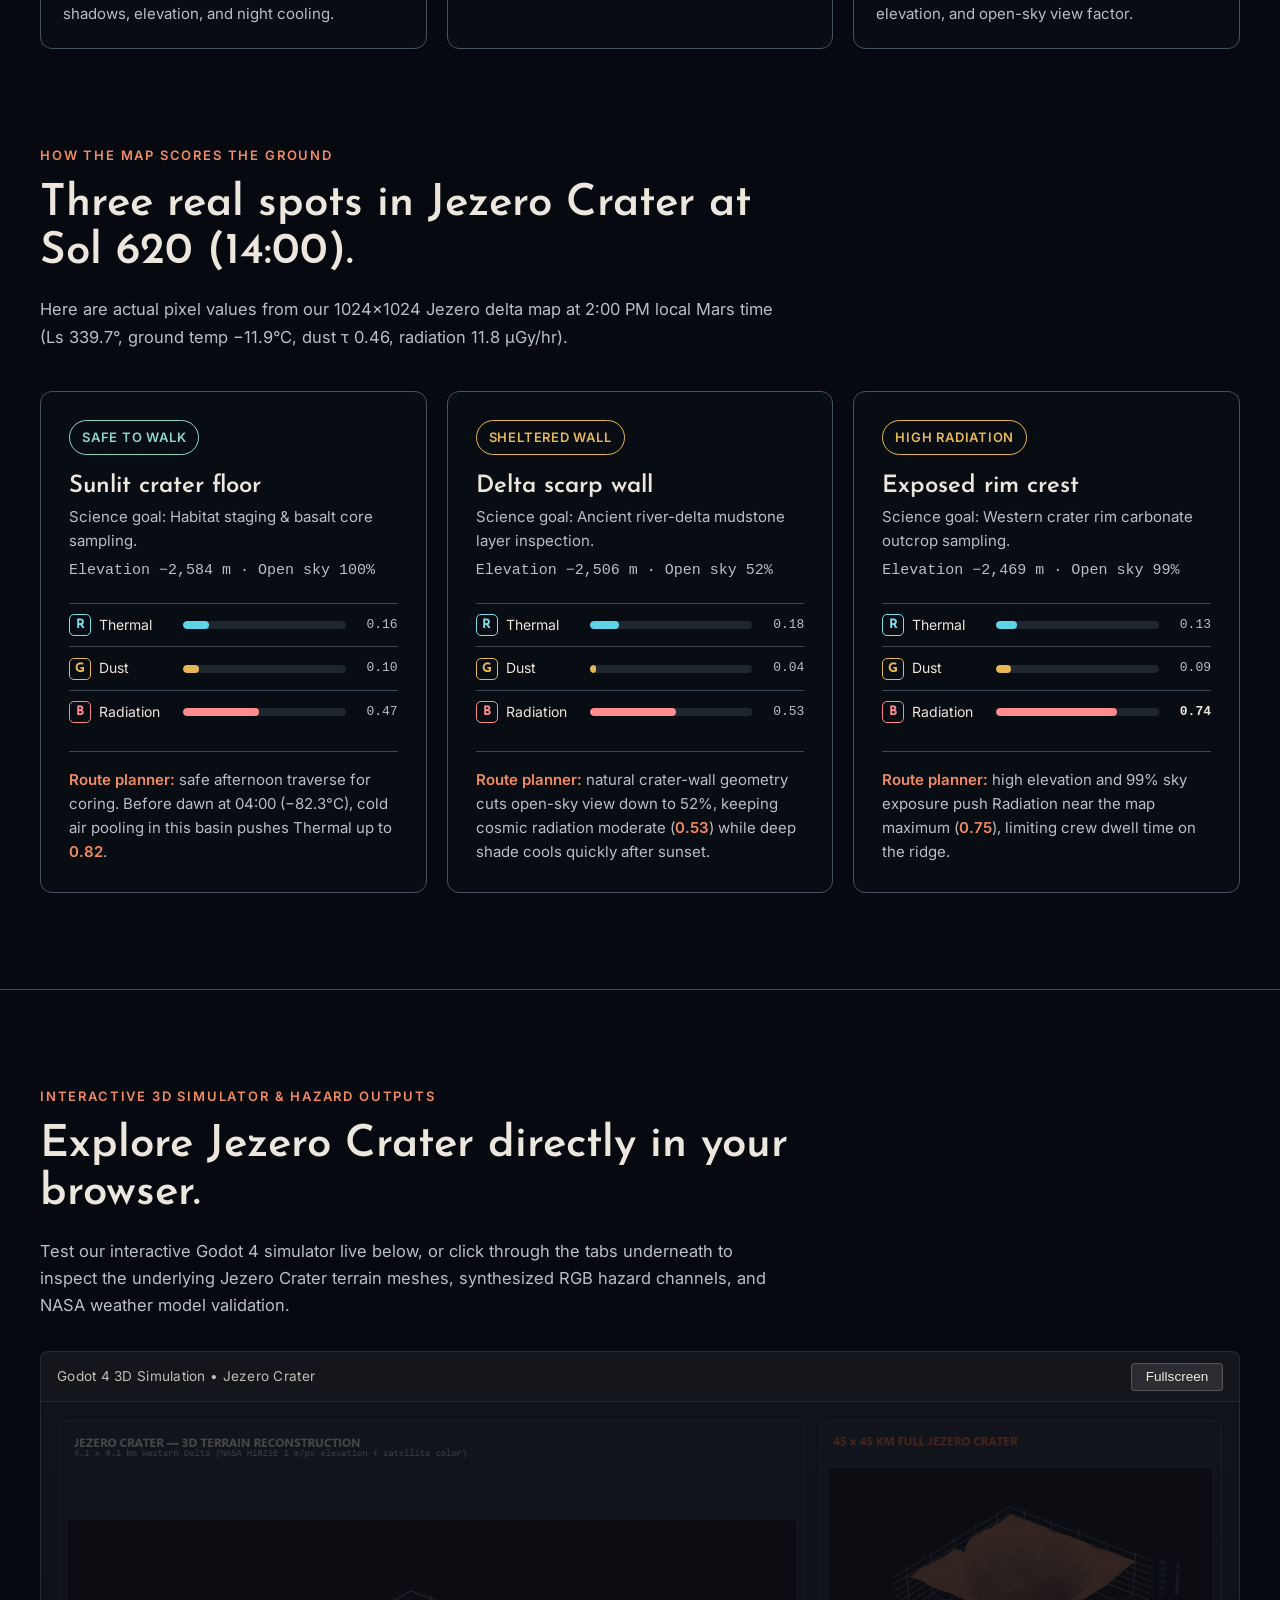
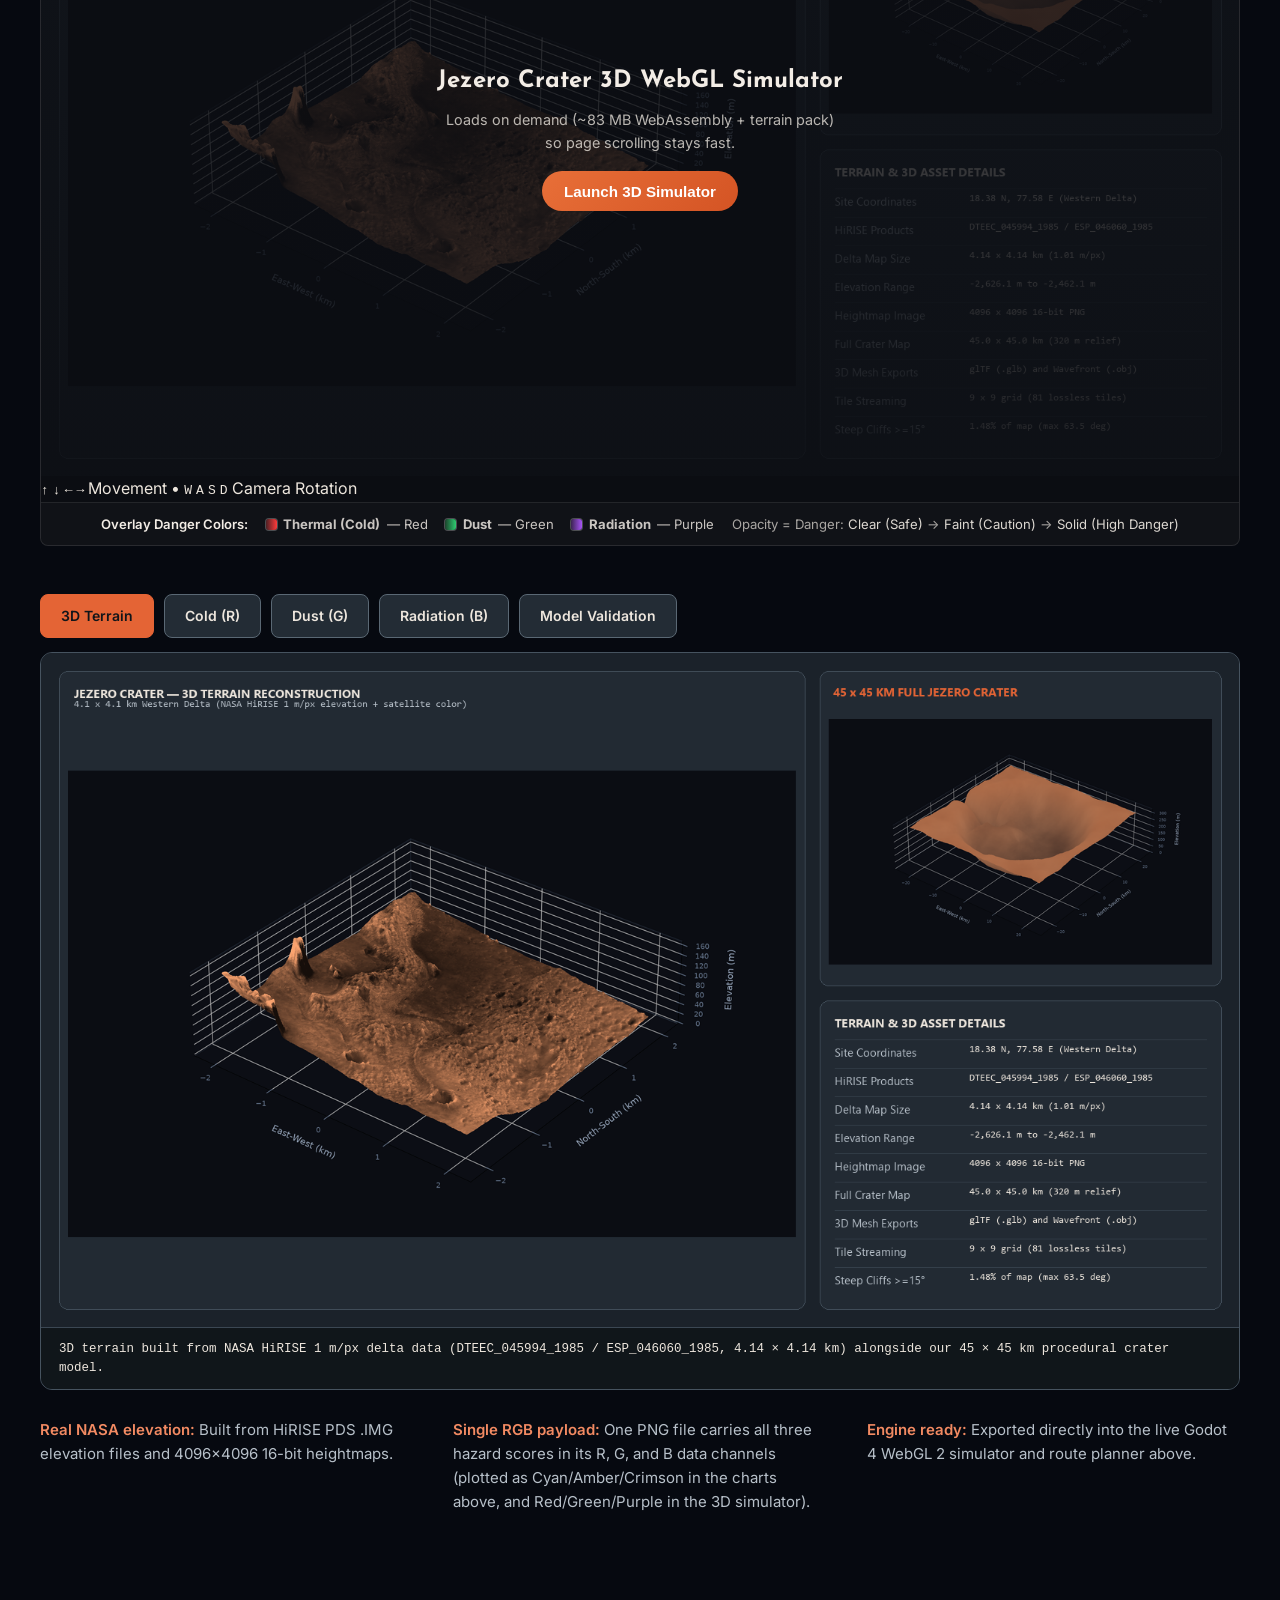
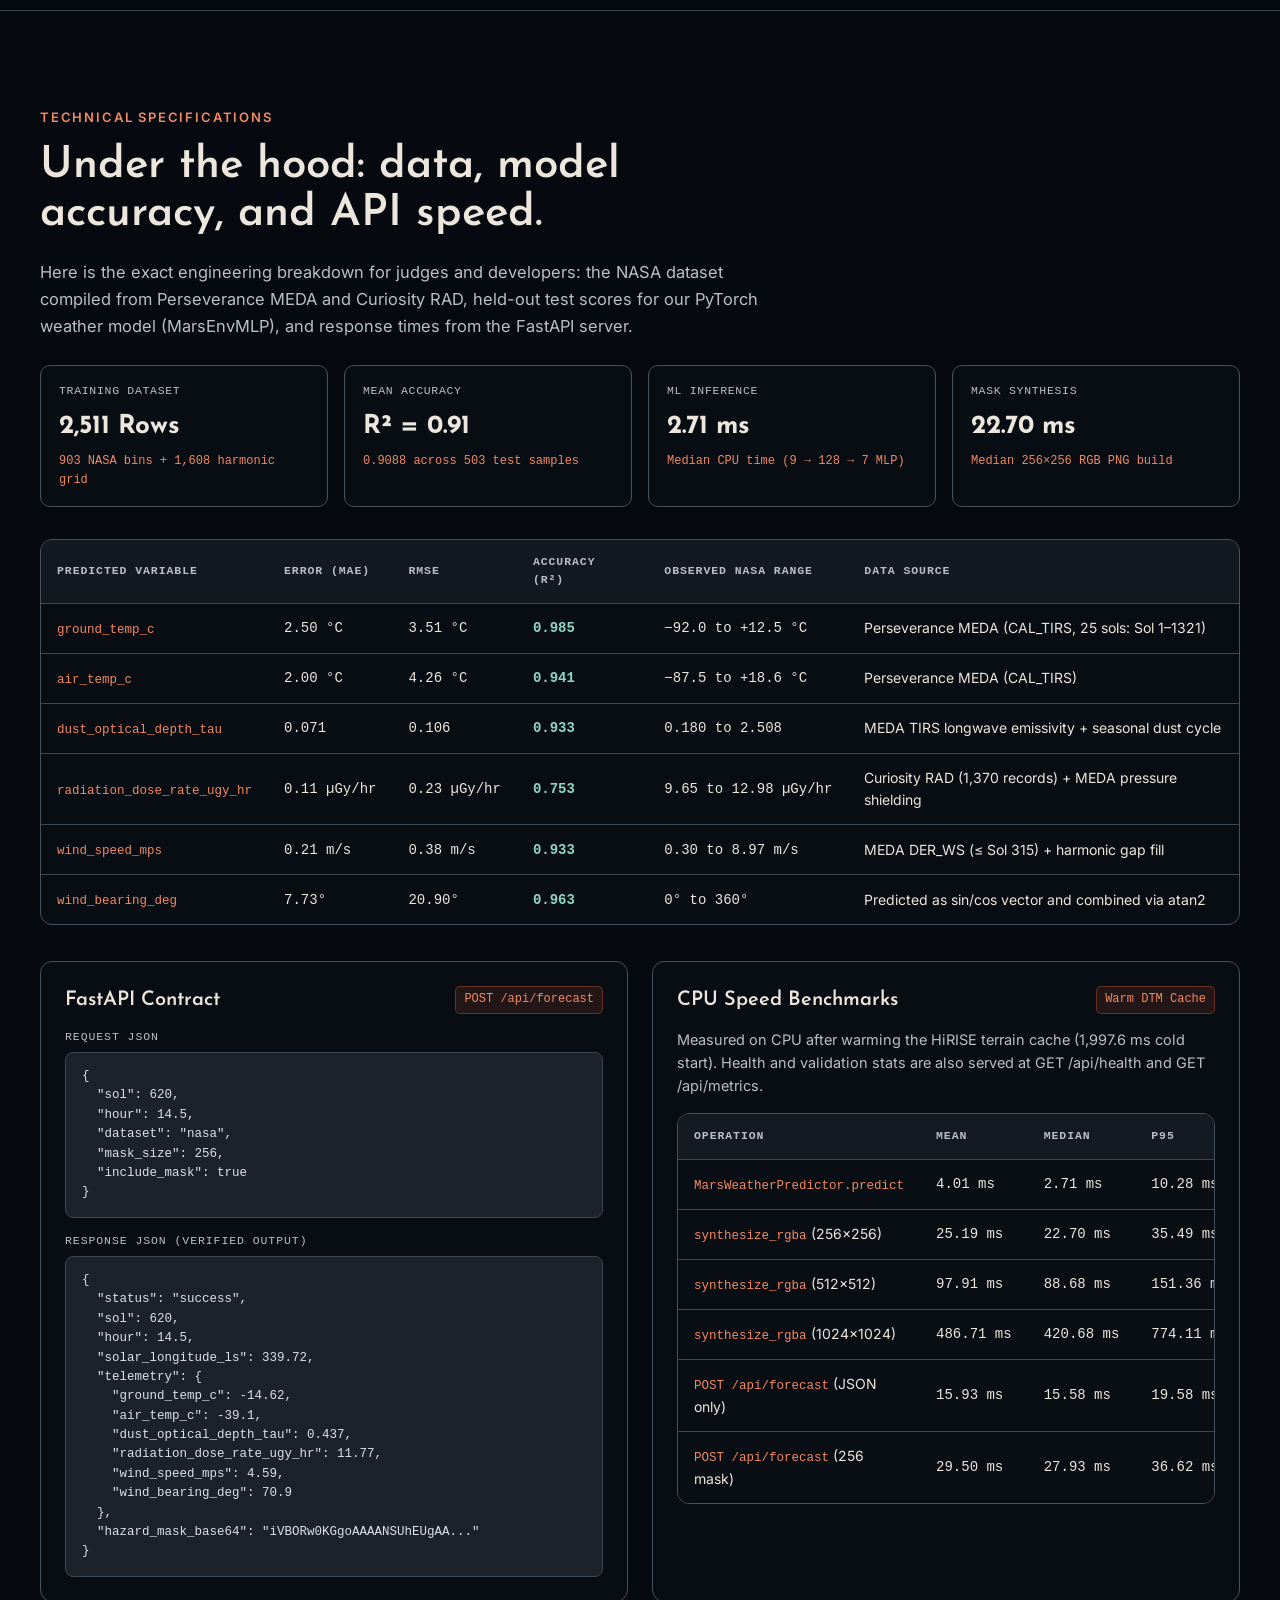
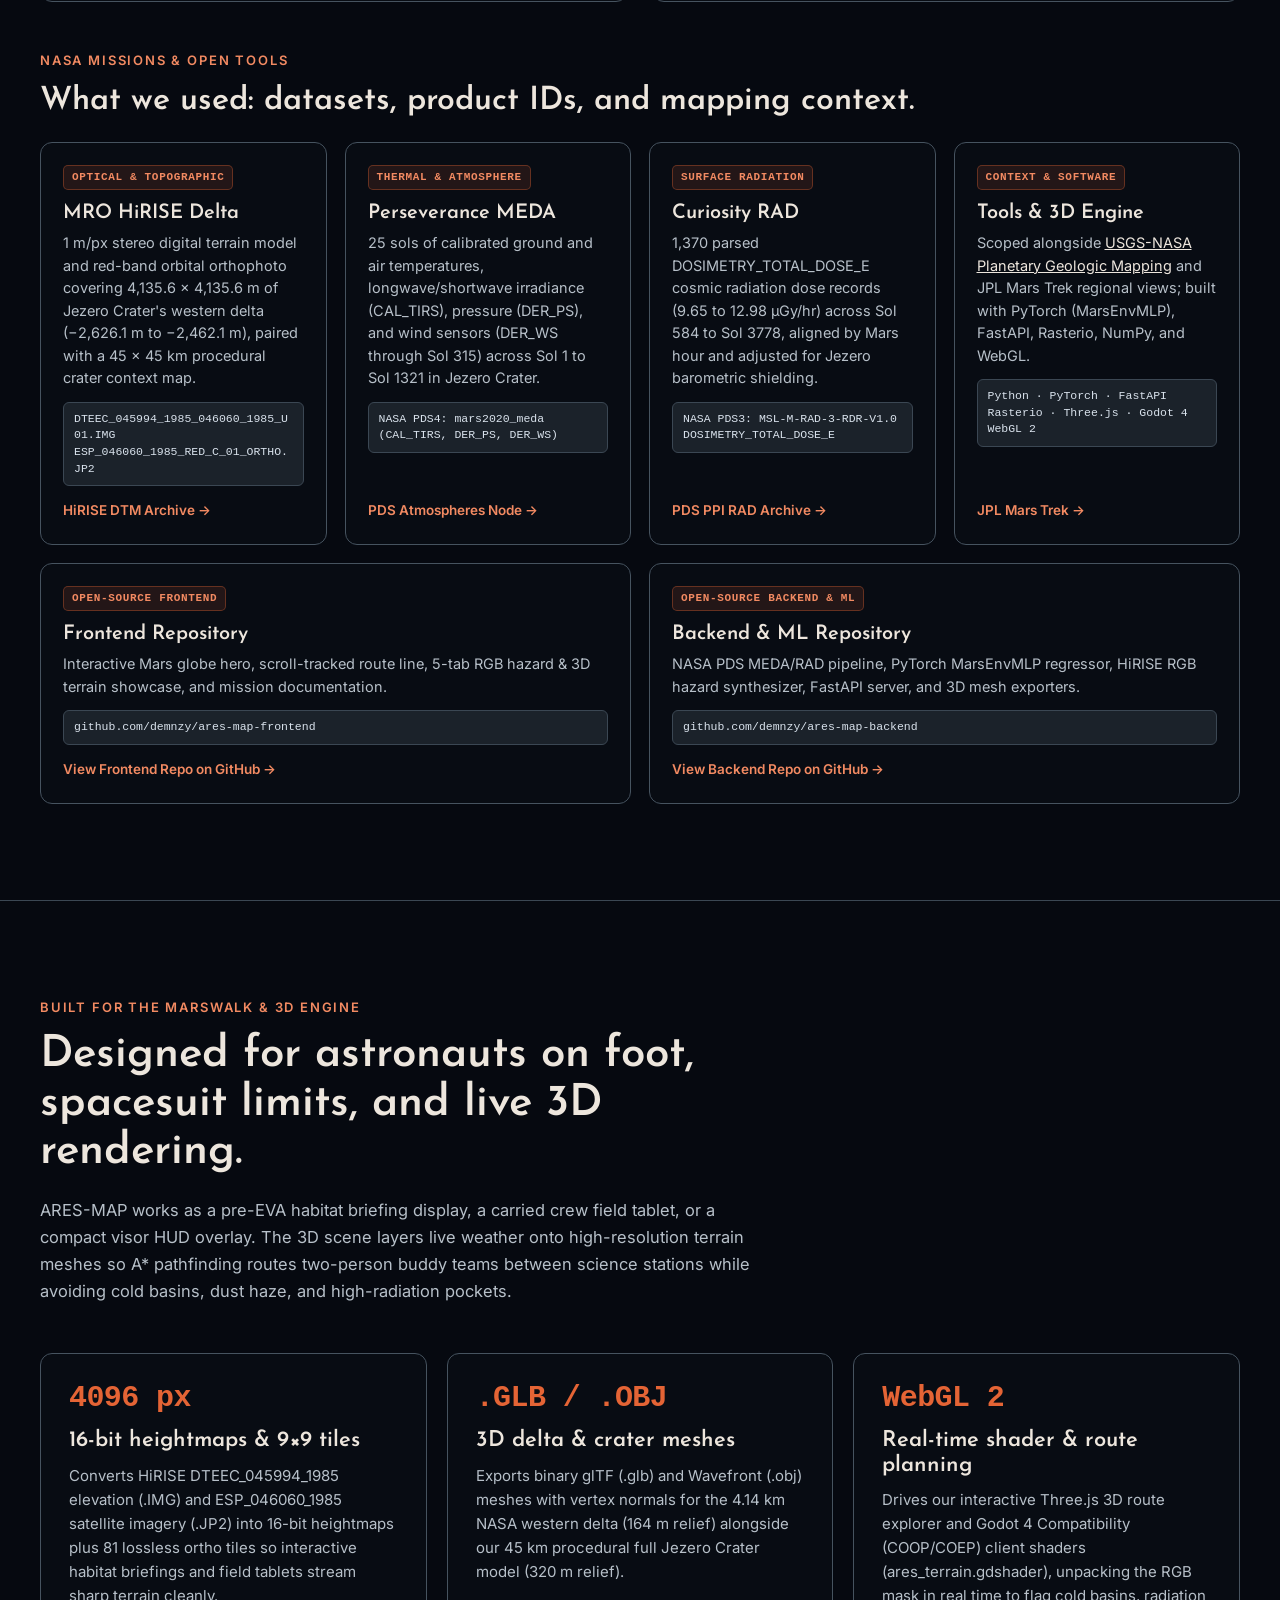
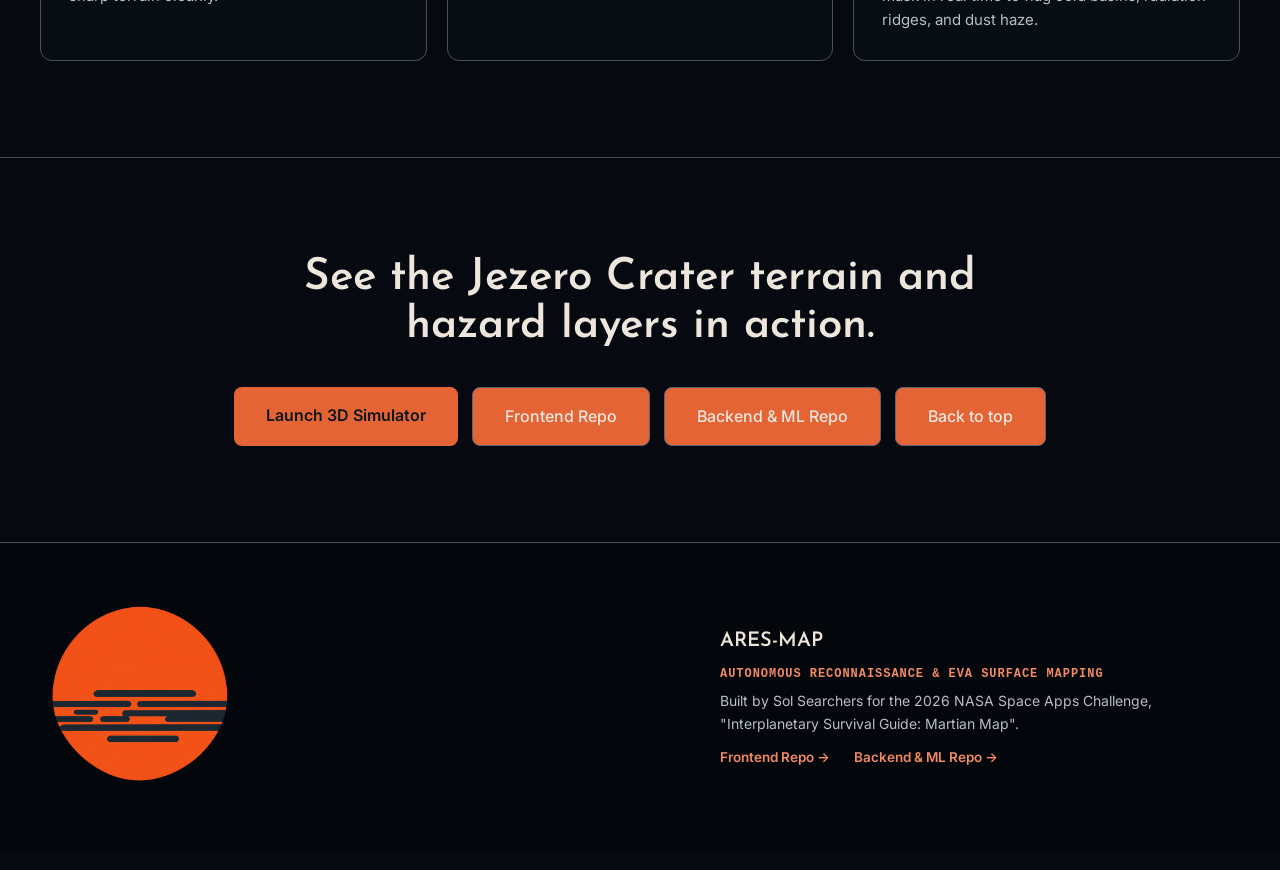
==== commit d0c70990: "Clarify R/G/B data channels vs chart and 3D simulator display colors" ====
--- a/index.html
+++ b/index.html
@@ -311,19 +311,19 @@
                         <figure class="slide" data-slide="thermal">
                             <img src="images/thermal.png" alt="Red channel cold hazard map at Sol 620, 04:00 local time">
                             <div class="slide-empty"><strong>Cold (R)</strong><span>images/thermal.png not found</span></div>
-                            <figcaption>Red channel (Sol 620, 04:00, ground temp −82.3°C): shadowed terrain and low cold basins highlighted in cyan.</figcaption>
+                            <figcaption>Red data channel (Sol 620, 04:00, ground temp −82.3°C): shadowed terrain and low cold basins (plotted here in cyan; shown in Red inside the 3D simulator).</figcaption>
                         </figure>
 
                         <figure class="slide" data-slide="dust">
                             <img src="images/dust.png" alt="Green channel dust and wind drift map at Sol 620, 04:00 local time">
                             <div class="slide-empty"><strong>Dust (G)</strong><span>images/dust.png not found</span></div>
-                            <figcaption>Green channel (Sol 620, 04:00, optical depth 1.11): wind-driven dust bands settling in low terrain.</figcaption>
+                            <figcaption>Green data channel (Sol 620, 04:00, optical depth 1.11): wind-driven dust bands settling in low terrain (plotted here in amber; shown in Green inside the 3D simulator).</figcaption>
                         </figure>
 
                         <figure class="slide" data-slide="radiation">
                             <img src="images/radiation.png" alt="Blue channel radiation exposure map at Sol 620, 14:00 local time">
                             <div class="slide-empty"><strong>Radiation (B)</strong><span>images/radiation.png not found</span></div>
-                            <figcaption>Blue channel (Sol 620, 14:00, 11.8 µGy/hr): higher cosmic dose on exposed ridges, lower behind crater walls.</figcaption>
+                            <figcaption>Blue data channel (Sol 620, 14:00, 11.8 µGy/hr): higher cosmic dose on exposed ridges, lower behind crater walls (plotted here in crimson; shown in Purple inside the 3D simulator).</figcaption>
                         </figure>
 
                         <figure class="slide" data-slide="validation">
@@ -336,7 +336,7 @@
 
                 <div class="captions">
                     <p><span>Real NASA elevation:</span> Built from HiRISE PDS .IMG elevation files and 4096×4096 16-bit heightmaps.</p>
-                    <p><span>Single RGB payload:</span> One PNG file carries all three environmental hazard scores for fast GPU shader sampling.</p>
+                    <p><span>Single RGB payload:</span> One PNG file carries all three hazard scores in its R, G, and B data channels (plotted as Cyan/Amber/Crimson in the charts above, and Red/Green/Purple in the 3D simulator).</p>
                     <p><span>Engine ready:</span> Exported directly into the live Godot 4 WebGL 2 simulator and route planner above.</p>
                 </div>
             </div>
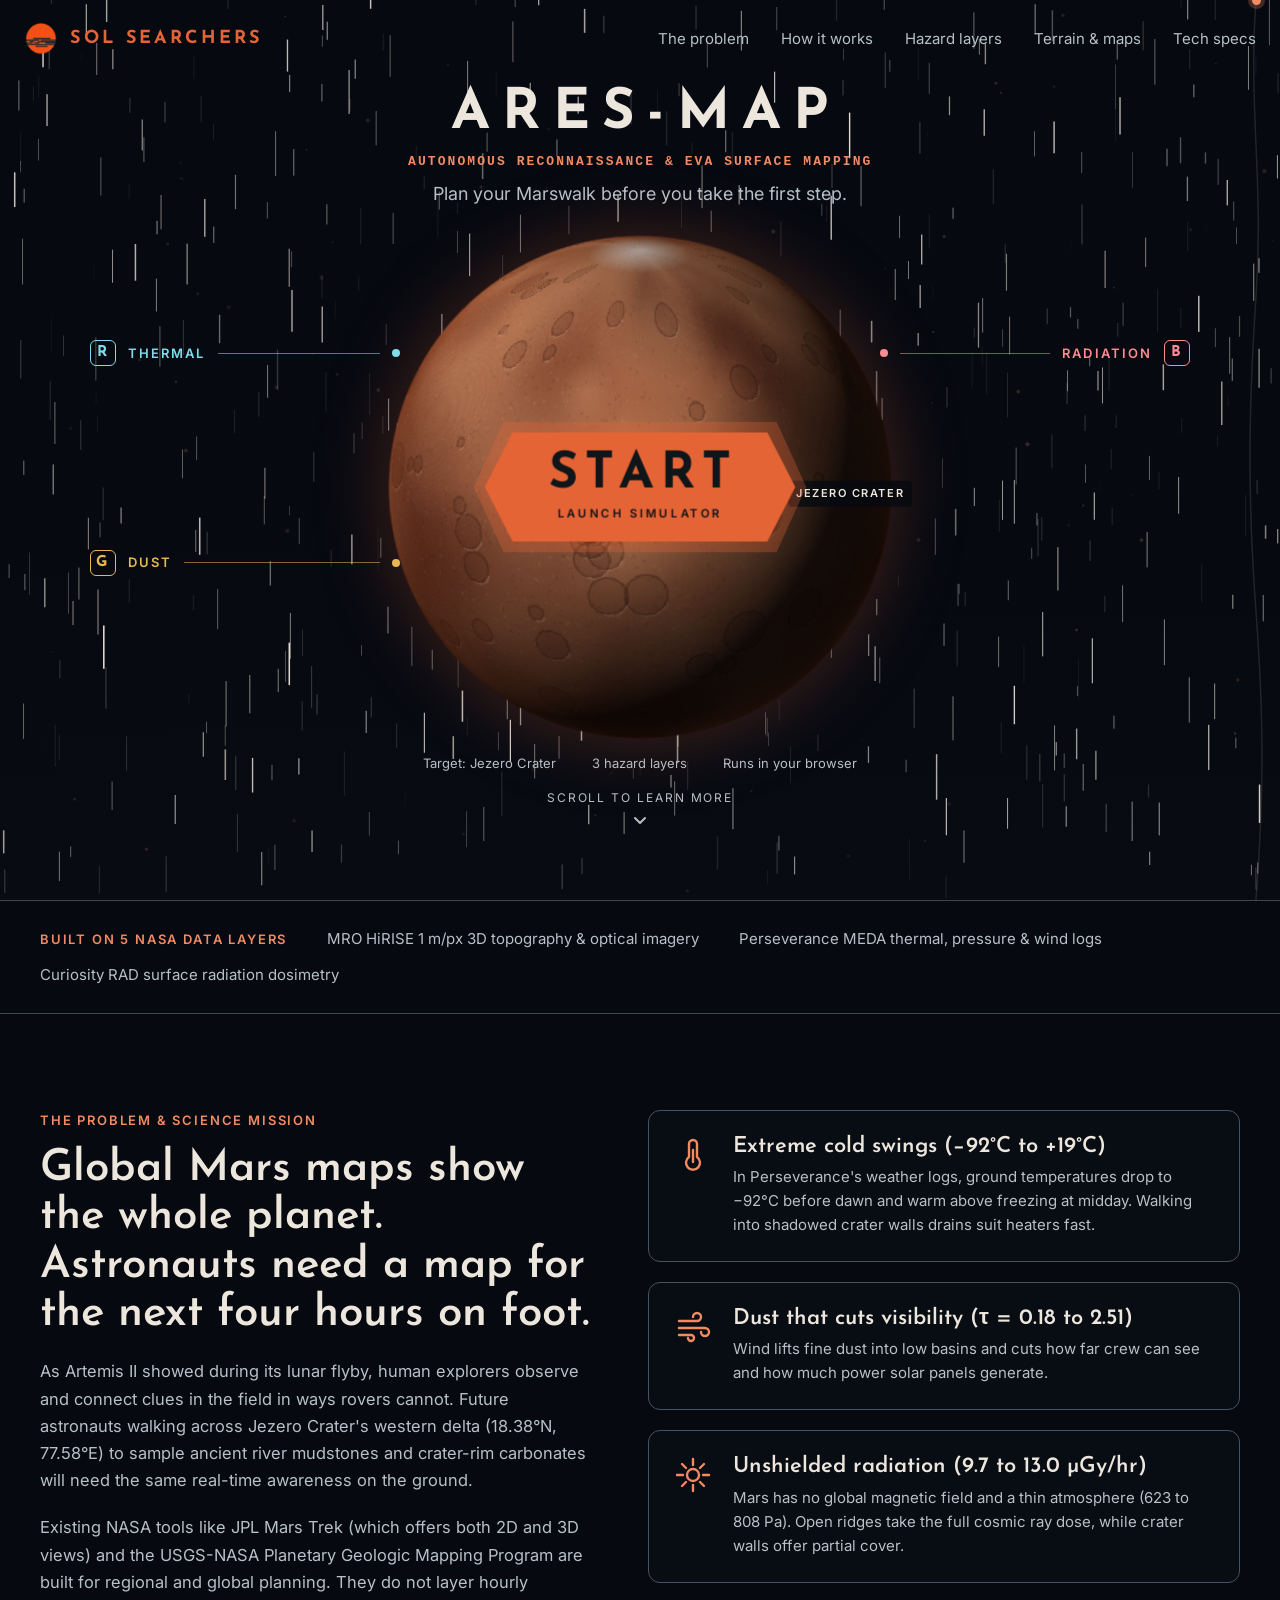
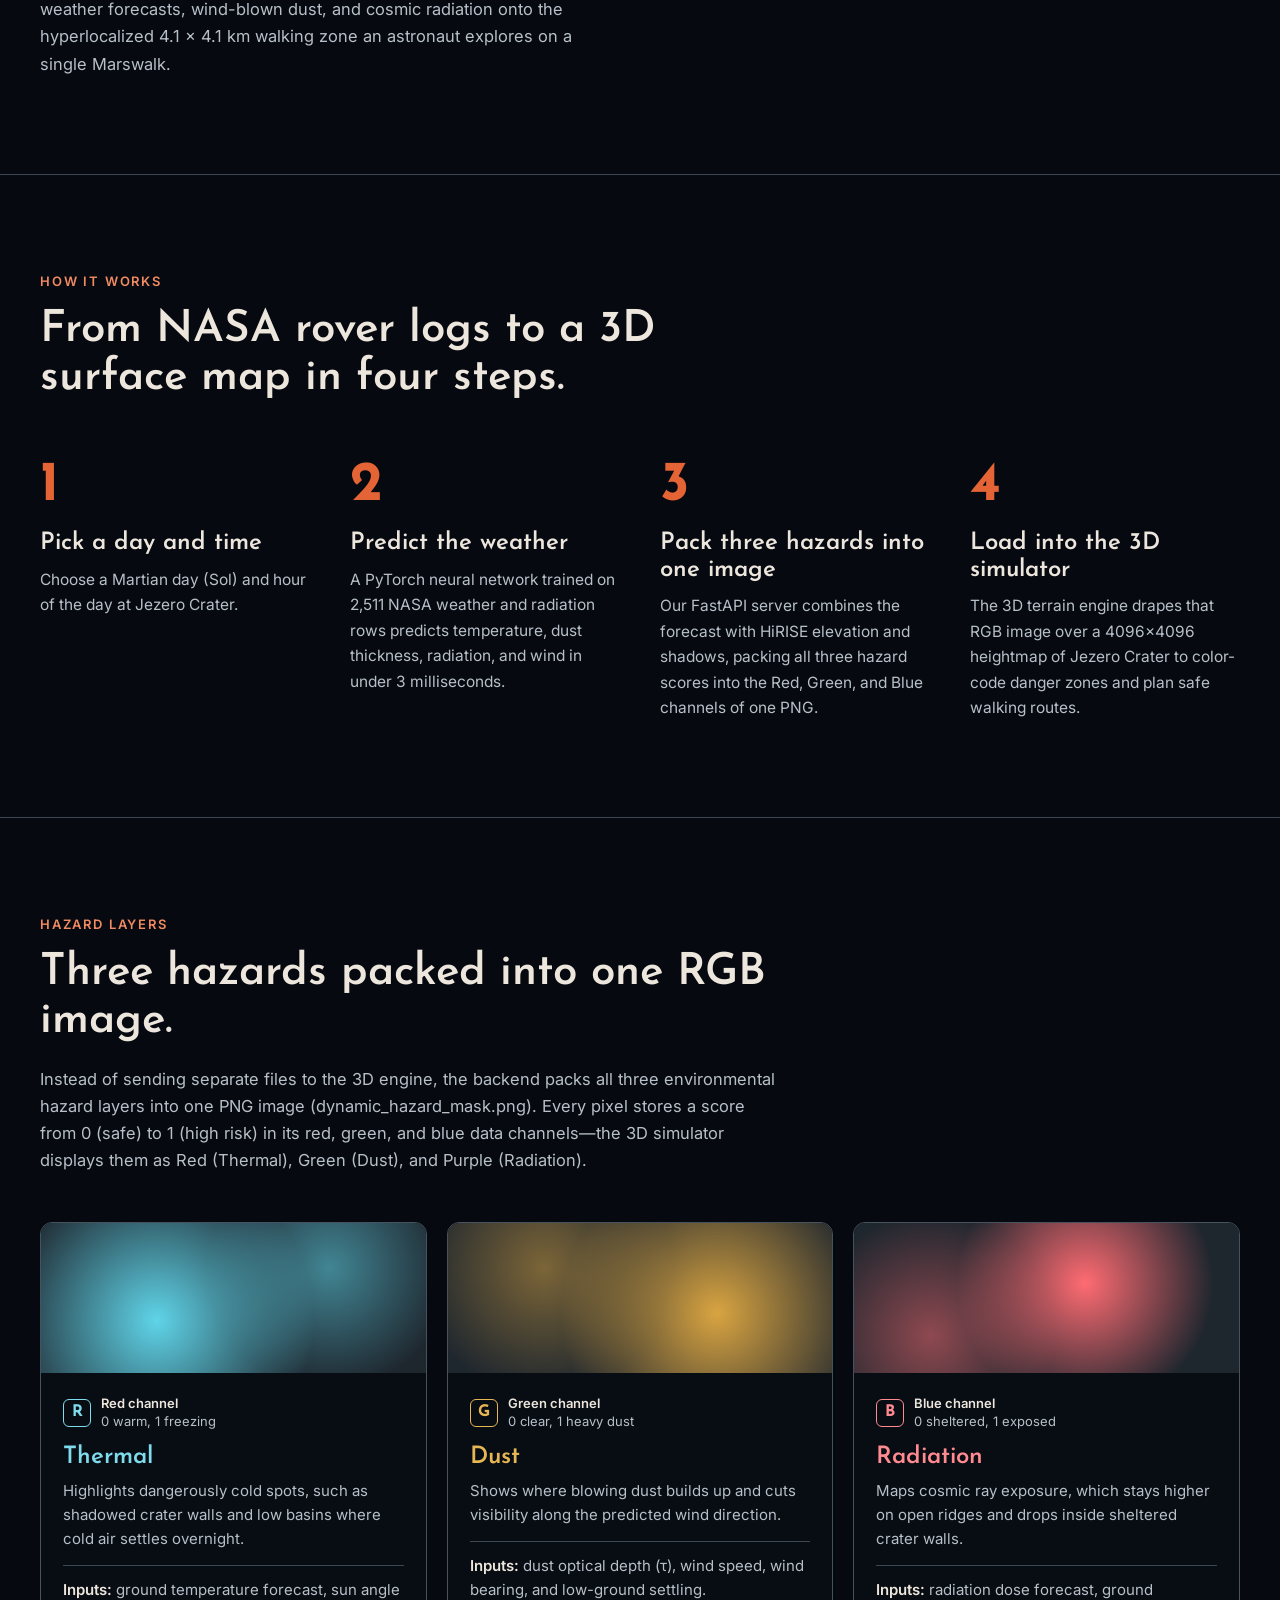
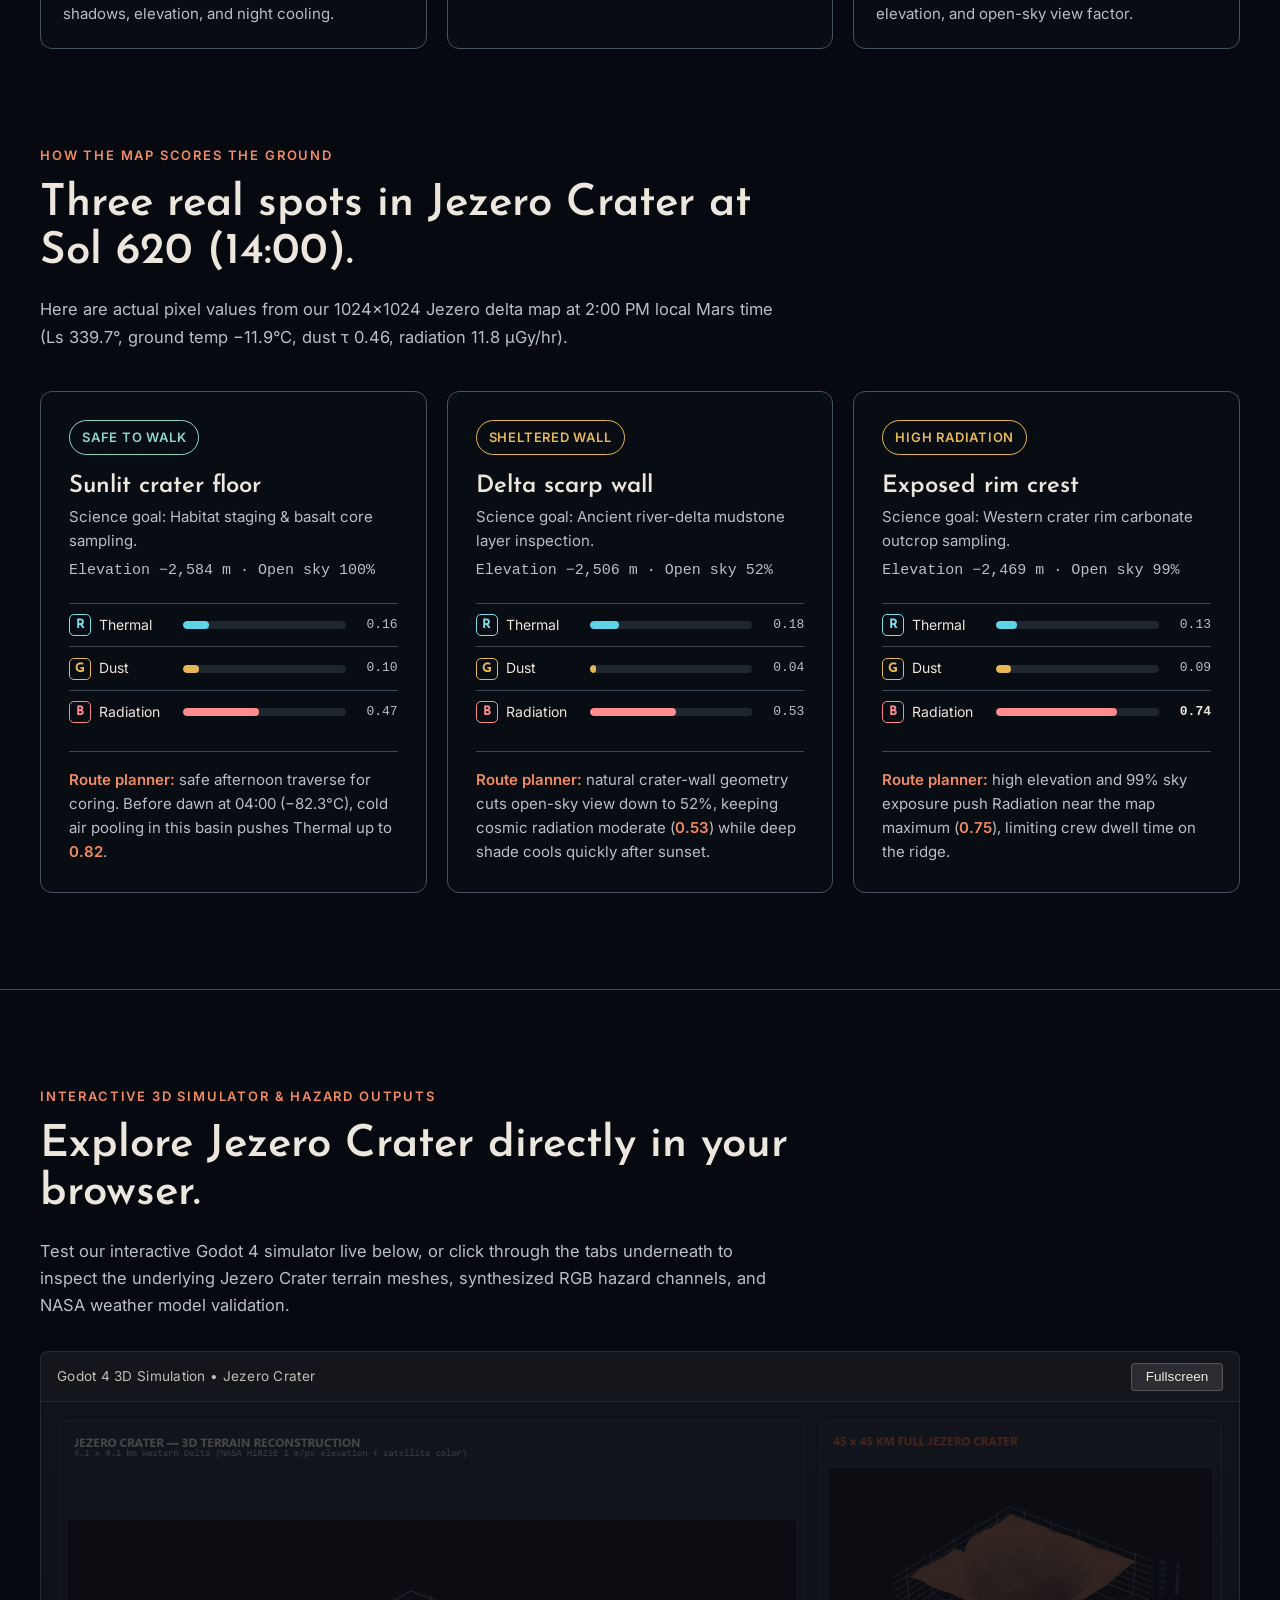
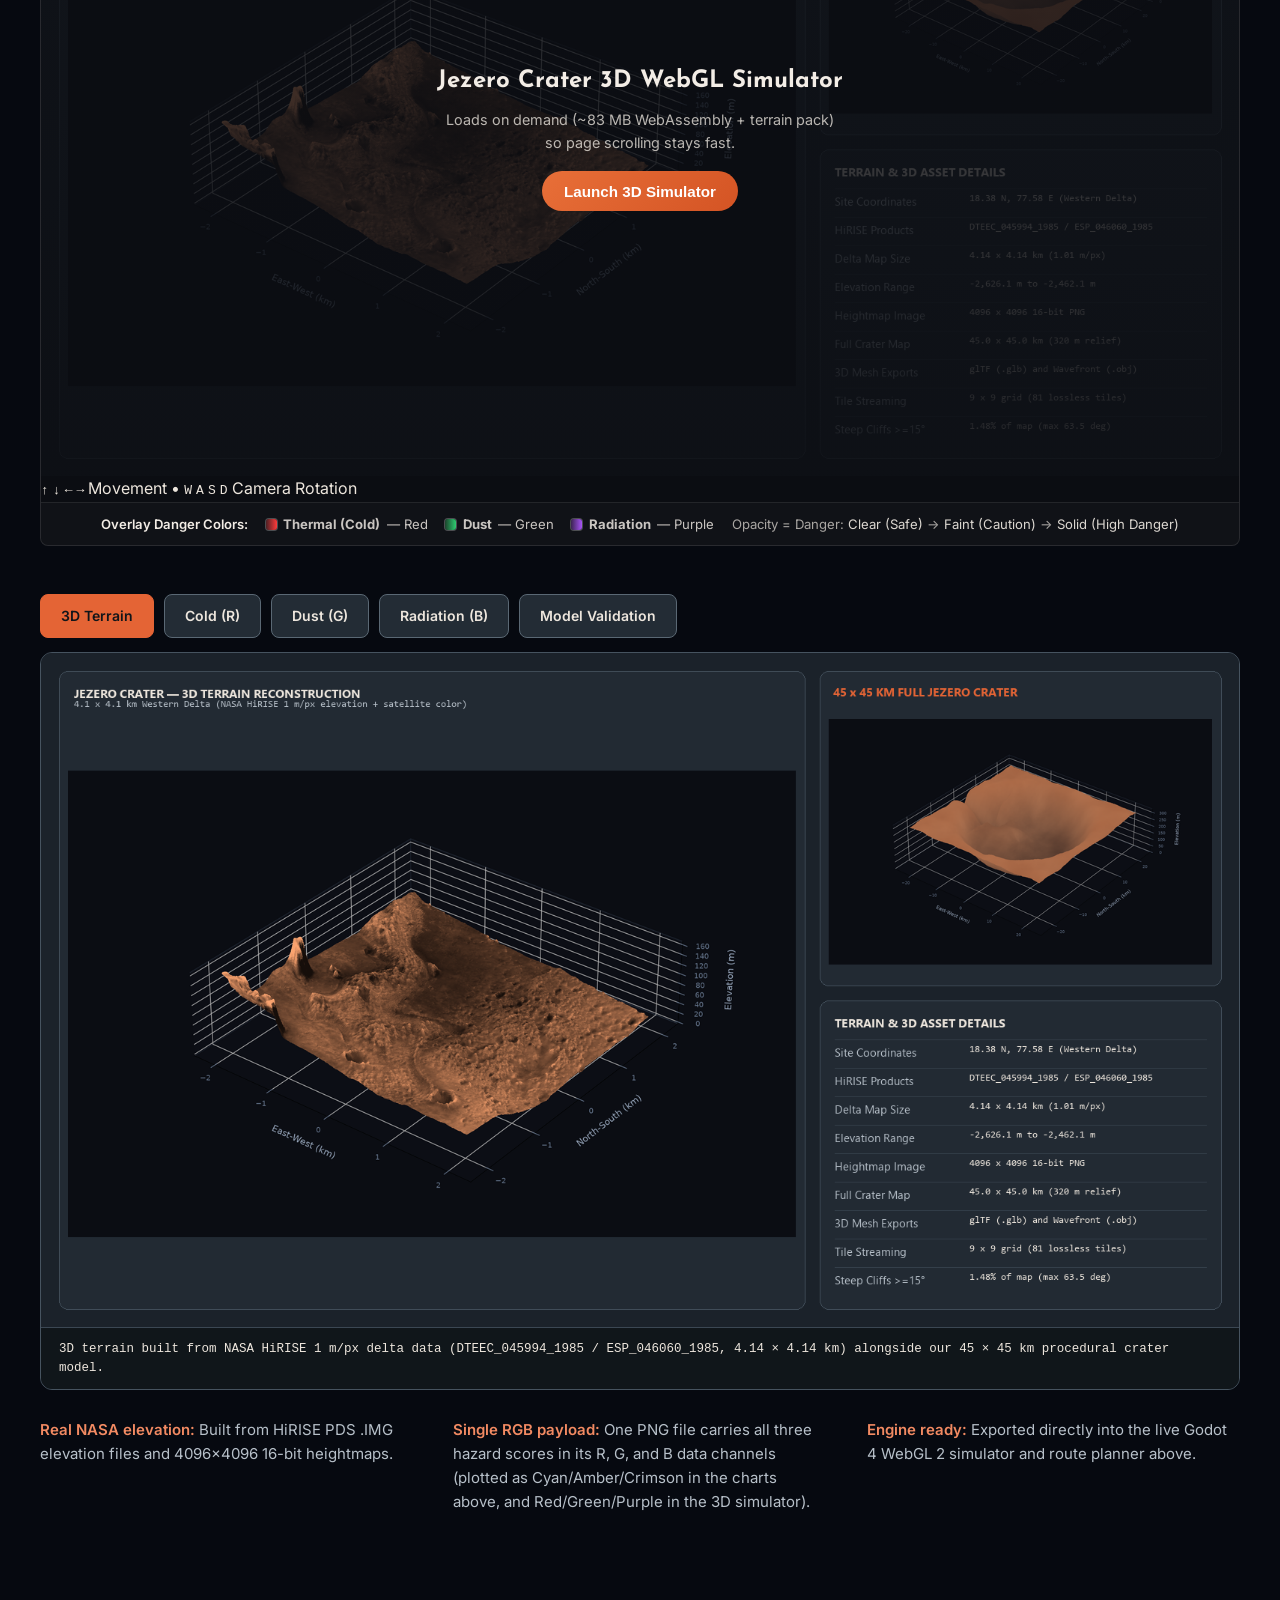
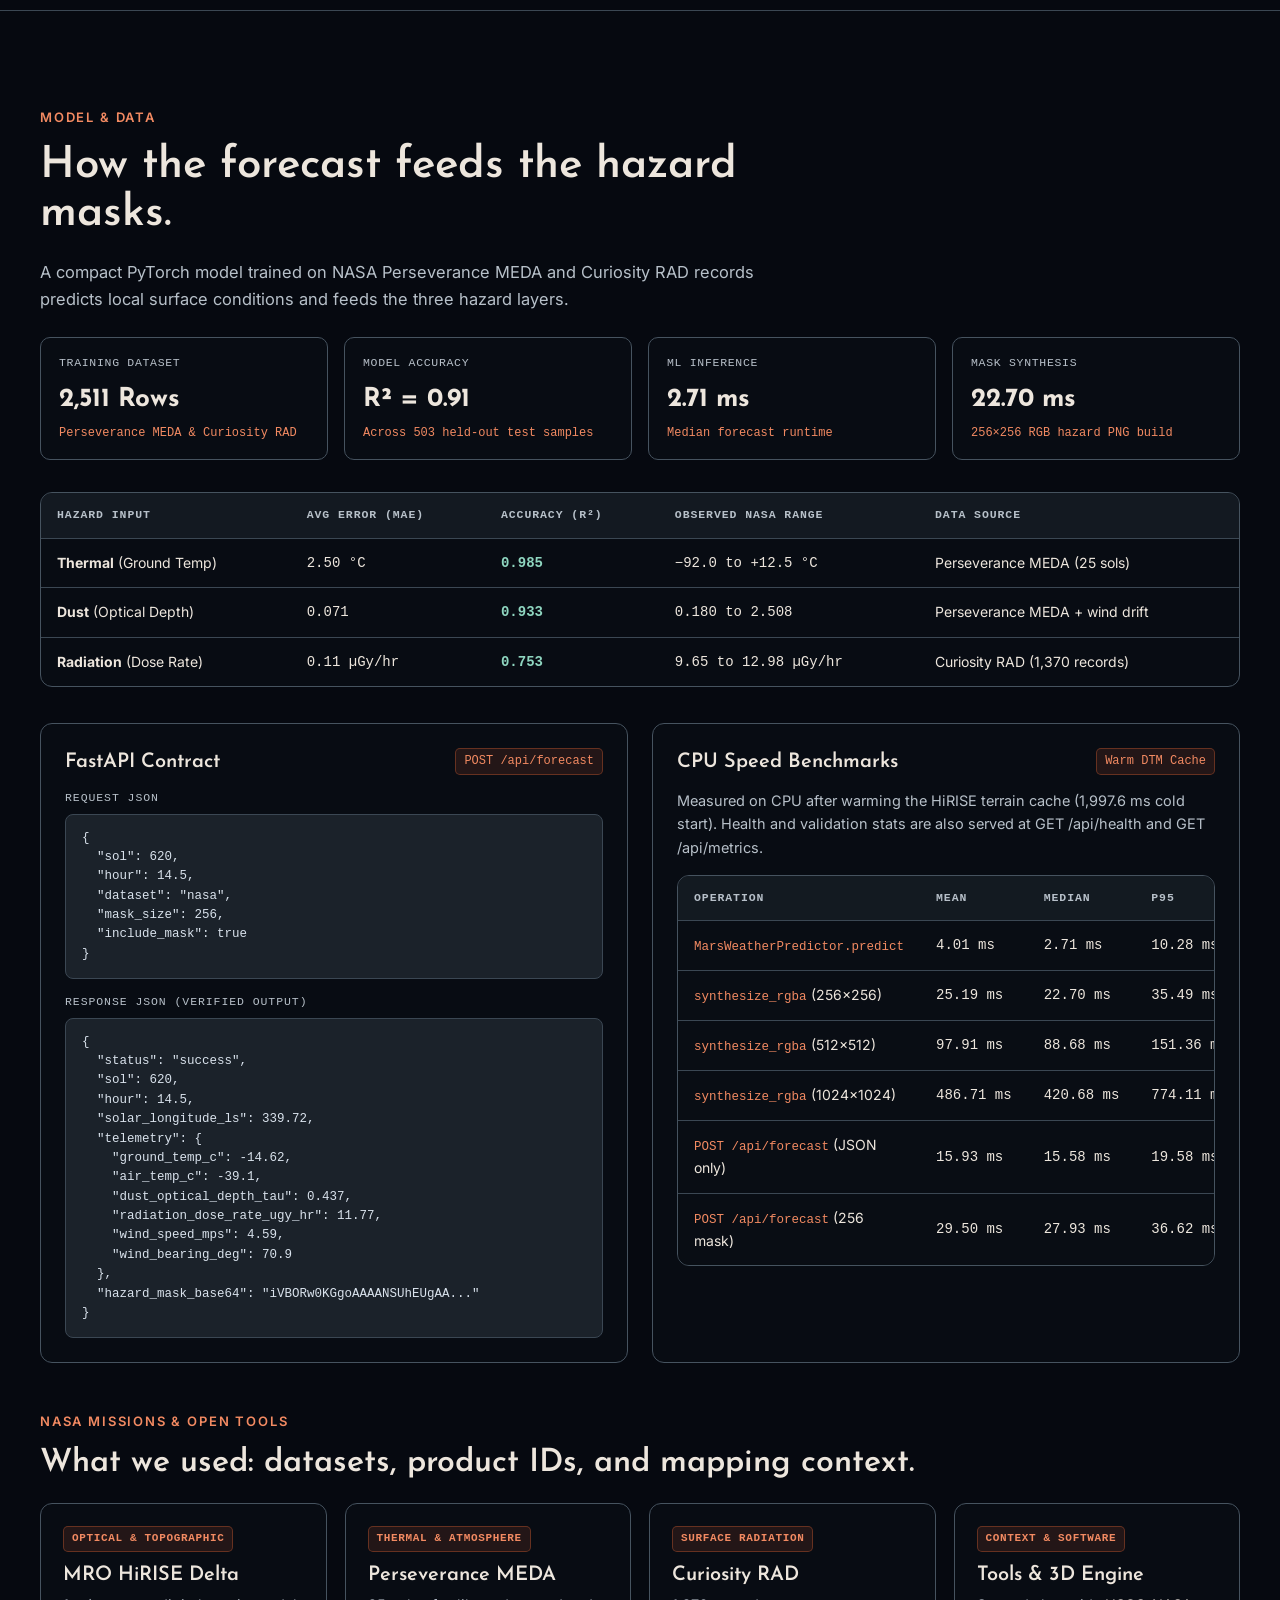
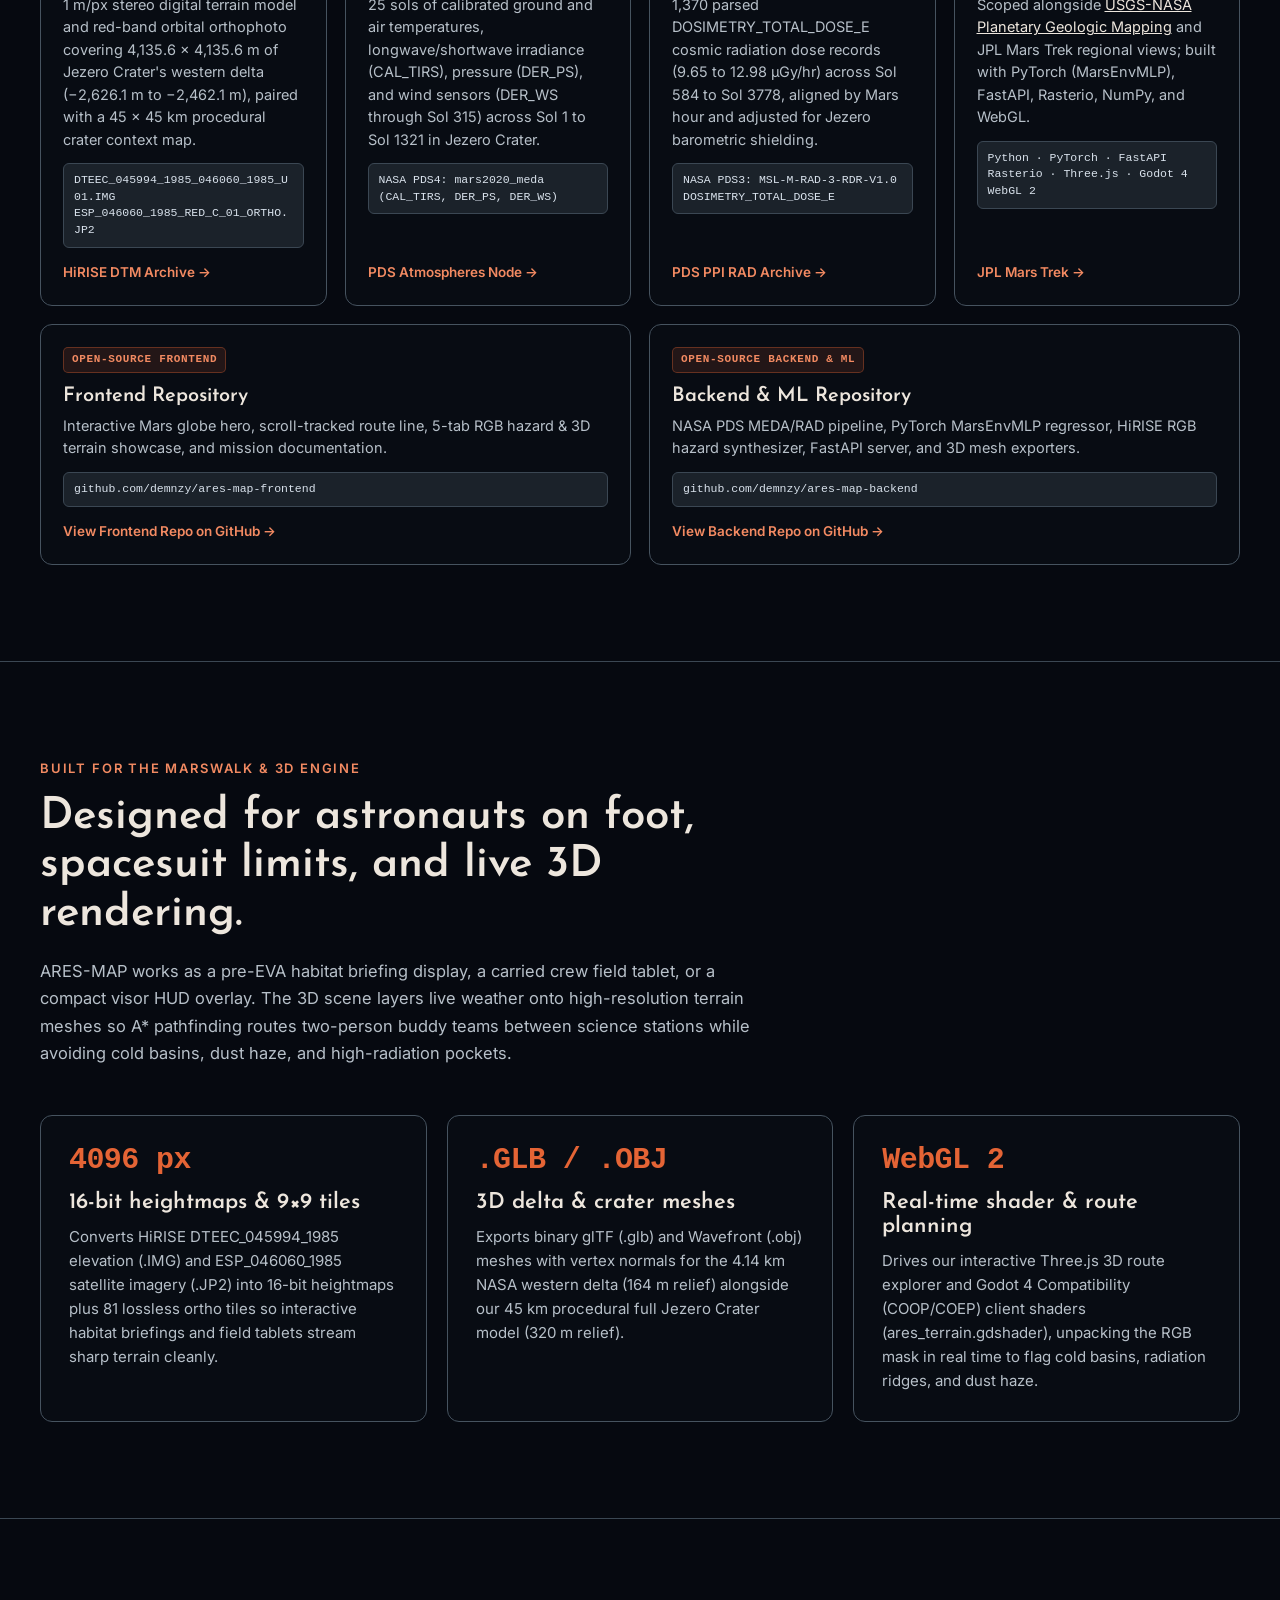
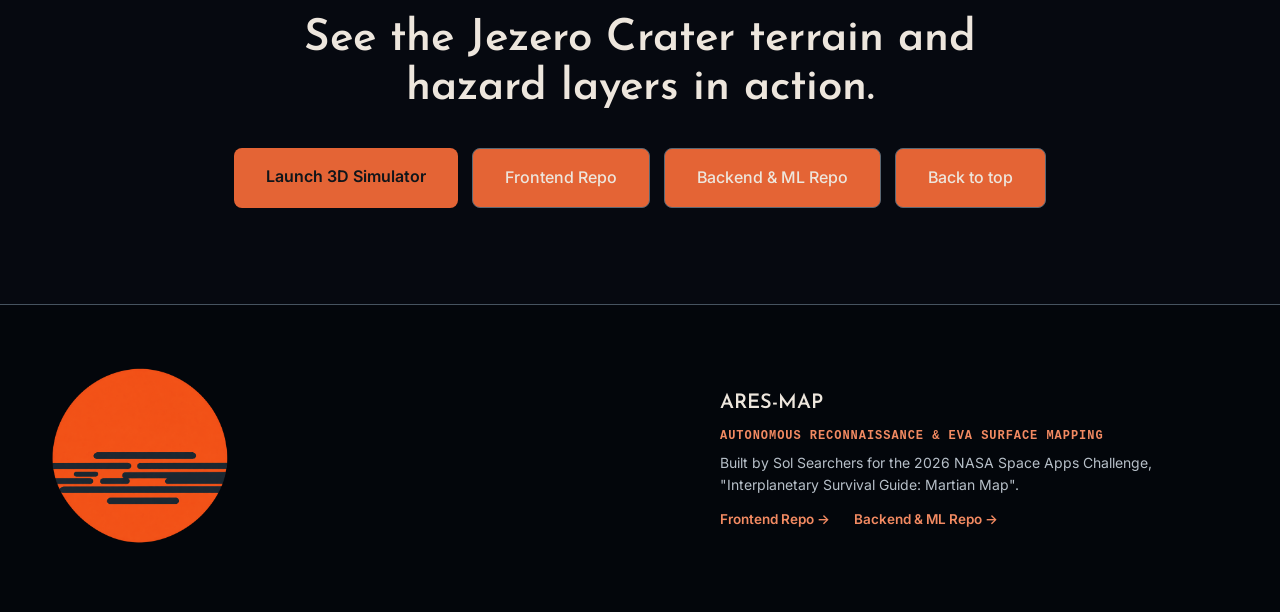
==== commit 3ae609cb: "Simplify specs section to focus clearly on the three hazard mask inputs" ====
--- a/index.html
+++ b/index.html
@@ -345,30 +345,30 @@
         <!-- TECHNICAL SPECIFICATIONS -->
         <section id="specs" class="section">
             <div class="wrap">
-                <p class="eyebrow">Technical specifications</p>
-                <h2>Under the hood: data, model accuracy, and API speed.</h2>
-                <p class="body">Here is the exact engineering breakdown for judges and developers: the NASA dataset compiled from Perseverance MEDA and Curiosity RAD, held-out test scores for our PyTorch weather model (MarsEnvMLP), and response times from the FastAPI server.</p>
+                <p class="eyebrow">Model &amp; Data</p>
+                <h2>How the forecast feeds the hazard masks.</h2>
+                <p class="body">A compact PyTorch model trained on NASA Perseverance MEDA and Curiosity RAD records predicts local surface conditions and feeds the three hazard layers.</p>
 
                 <div class="spec-summary-grid">
                     <div class="stat-box">
                         <div class="k">Training Dataset</div>
                         <div class="v">2,511 Rows</div>
-                        <div class="s">903 NASA bins + 1,608 harmonic grid</div>
+                        <div class="s">Perseverance MEDA &amp; Curiosity RAD</div>
                     </div>
                     <div class="stat-box">
-                        <div class="k">Mean Accuracy</div>
+                        <div class="k">Model Accuracy</div>
                         <div class="v">R² = 0.91</div>
-                        <div class="s">0.9088 across 503 test samples</div>
+                        <div class="s">Across 503 held-out test samples</div>
                     </div>
                     <div class="stat-box">
                         <div class="k">ML Inference</div>
                         <div class="v">2.71 ms</div>
-                        <div class="s">Median CPU time (9 → 128 → 7 MLP)</div>
+                        <div class="s">Median forecast runtime</div>
                     </div>
                     <div class="stat-box">
                         <div class="k">Mask Synthesis</div>
                         <div class="v">22.70 ms</div>
-                        <div class="s">Median 256×256 RGB PNG build</div>
+                        <div class="s">256×256 RGB hazard PNG build</div>
                     </div>
                 </div>
 
@@ -376,9 +376,8 @@
                     <table class="spec-table">
                         <thead>
                             <tr>
-                                <th>Predicted Variable</th>
-                                <th>Error (MAE)</th>
-                                <th>RMSE</th>
+                                <th>Hazard Input</th>
+                                <th>Avg Error (MAE)</th>
                                 <th>Accuracy (R²)</th>
                                 <th>Observed NASA Range</th>
                                 <th>Data Source</th>
@@ -386,52 +385,25 @@
                         </thead>
                         <tbody>
                             <tr>
-                                <td><code>ground_temp_c</code></td>
+                                <td><strong>Thermal</strong> (Ground Temp)</td>
                                 <td class="num-cell">2.50 °C</td>
-                                <td class="num-cell">3.51 °C</td>
                                 <td class="r2-cell">0.985</td>
                                 <td class="num-cell">−92.0 to +12.5 °C</td>
-                                <td>Perseverance MEDA (CAL_TIRS, 25 sols: Sol 1–1321)</td>
+                                <td>Perseverance MEDA (25 sols)</td>
                             </tr>
                             <tr>
-                                <td><code>air_temp_c</code></td>
-                                <td class="num-cell">2.00 °C</td>
-                                <td class="num-cell">4.26 °C</td>
-                                <td class="r2-cell">0.941</td>
-                                <td class="num-cell">−87.5 to +18.6 °C</td>
-                                <td>Perseverance MEDA (CAL_TIRS)</td>
+                                <td><strong>Dust</strong> (Optical Depth)</td>
+                                <td class="num-cell">0.071</td>
+                                <td class="r2-cell">0.933</td>
+                                <td class="num-cell">0.180 to 2.508</td>
+                                <td>Perseverance MEDA + wind drift</td>
                             </tr>
                             <tr>
-                                <td><code>dust_optical_depth_tau</code></td>
-                                <td class="num-cell">0.071</td>
-                                <td class="num-cell">0.106</td>
-                                <td class="r2-cell">0.933</td>
-                                <td class="num-cell">0.180 to 2.508</td>
-                                <td>MEDA TIRS longwave emissivity + seasonal dust cycle</td>
-                            </tr>
-                            <tr>
-                                <td><code>radiation_dose_rate_ugy_hr</code></td>
+                                <td><strong>Radiation</strong> (Dose Rate)</td>
                                 <td class="num-cell">0.11 µGy/hr</td>
-                                <td class="num-cell">0.23 µGy/hr</td>
                                 <td class="r2-cell">0.753</td>
                                 <td class="num-cell">9.65 to 12.98 µGy/hr</td>
-                                <td>Curiosity RAD (1,370 records) + MEDA pressure shielding</td>
-                            </tr>
-                            <tr>
-                                <td><code>wind_speed_mps</code></td>
-                                <td class="num-cell">0.21 m/s</td>
-                                <td class="num-cell">0.38 m/s</td>
-                                <td class="r2-cell">0.933</td>
-                                <td class="num-cell">0.30 to 8.97 m/s</td>
-                                <td>MEDA DER_WS (≤ Sol 315) + harmonic gap fill</td>
-                            </tr>
-                            <tr>
-                                <td><code>wind_bearing_deg</code></td>
-                                <td class="num-cell">7.73°</td>
-                                <td class="num-cell">20.90°</td>
-                                <td class="r2-cell">0.963</td>
-                                <td class="num-cell">0° to 360°</td>
-                                <td>Predicted as sin/cos vector and combined via atan2</td>
+                                <td>Curiosity RAD (1,370 records)</td>
                             </tr>
                         </tbody>
                     </table>
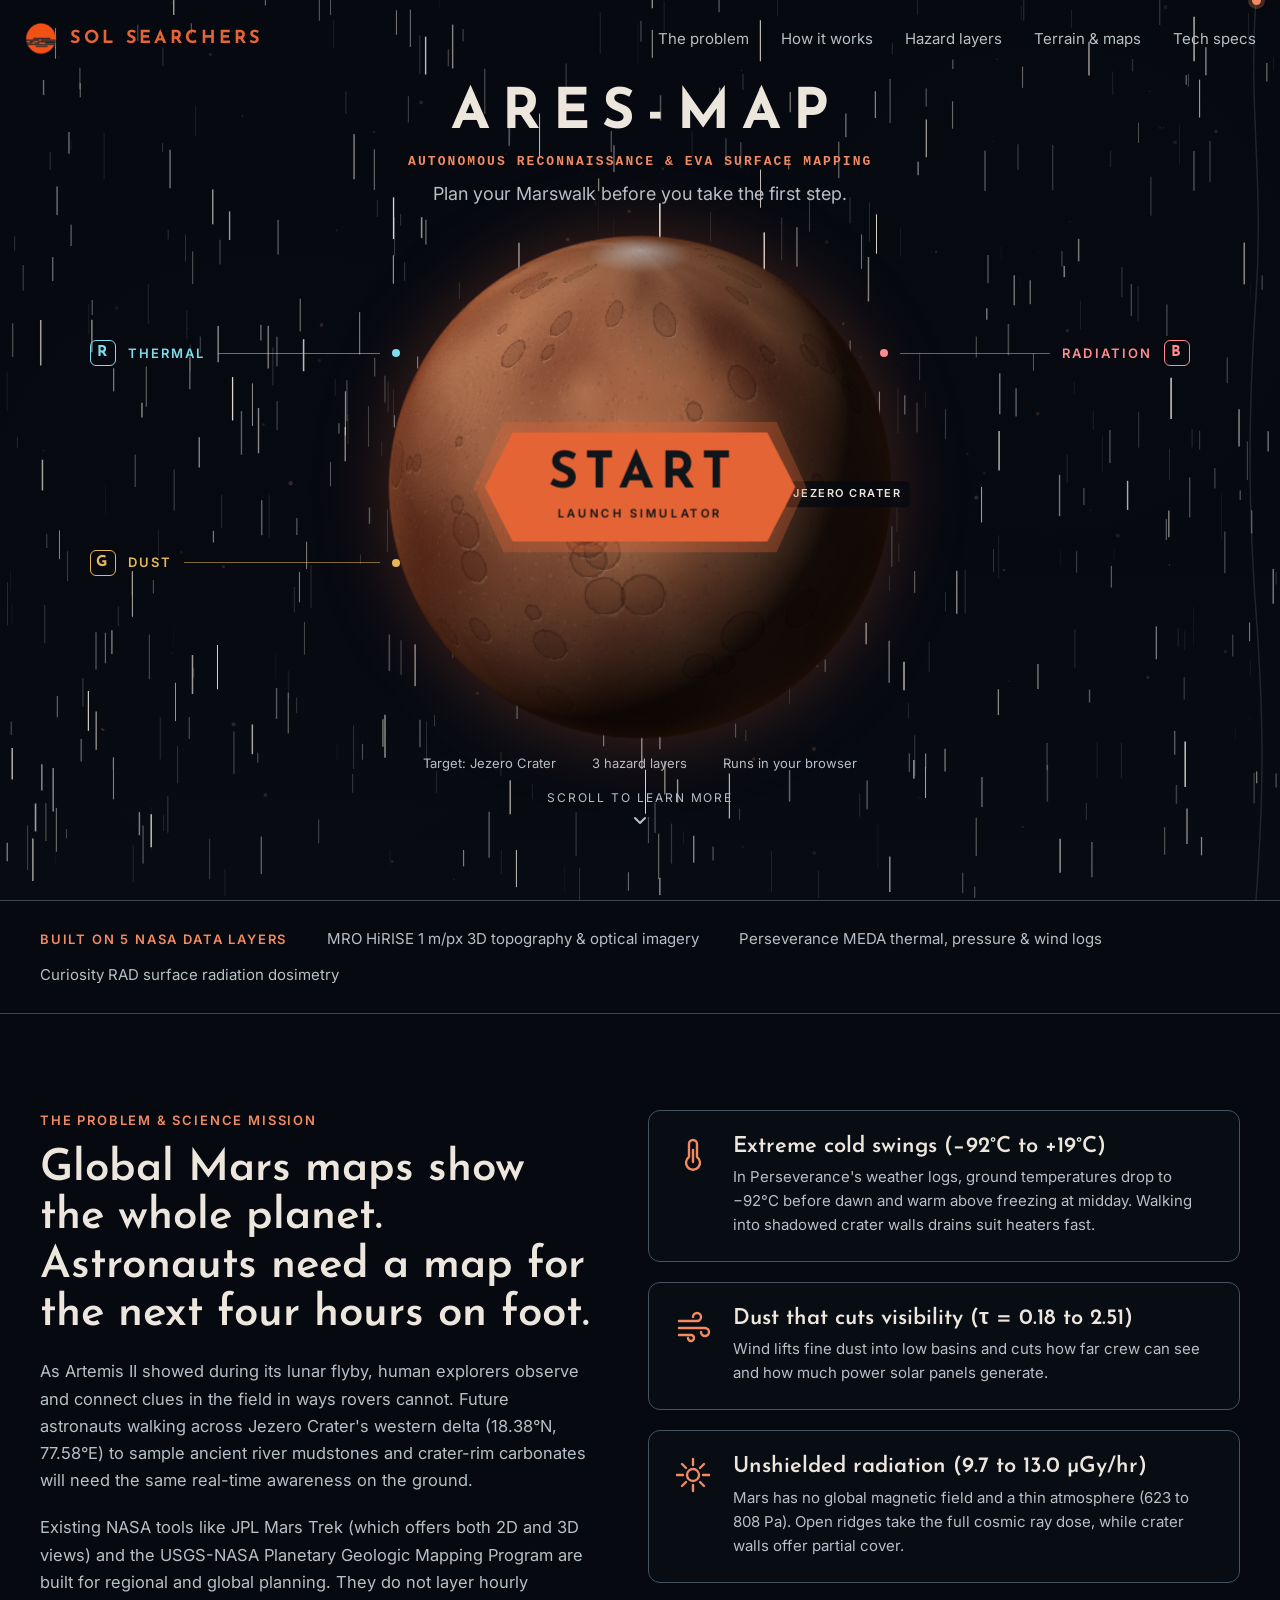
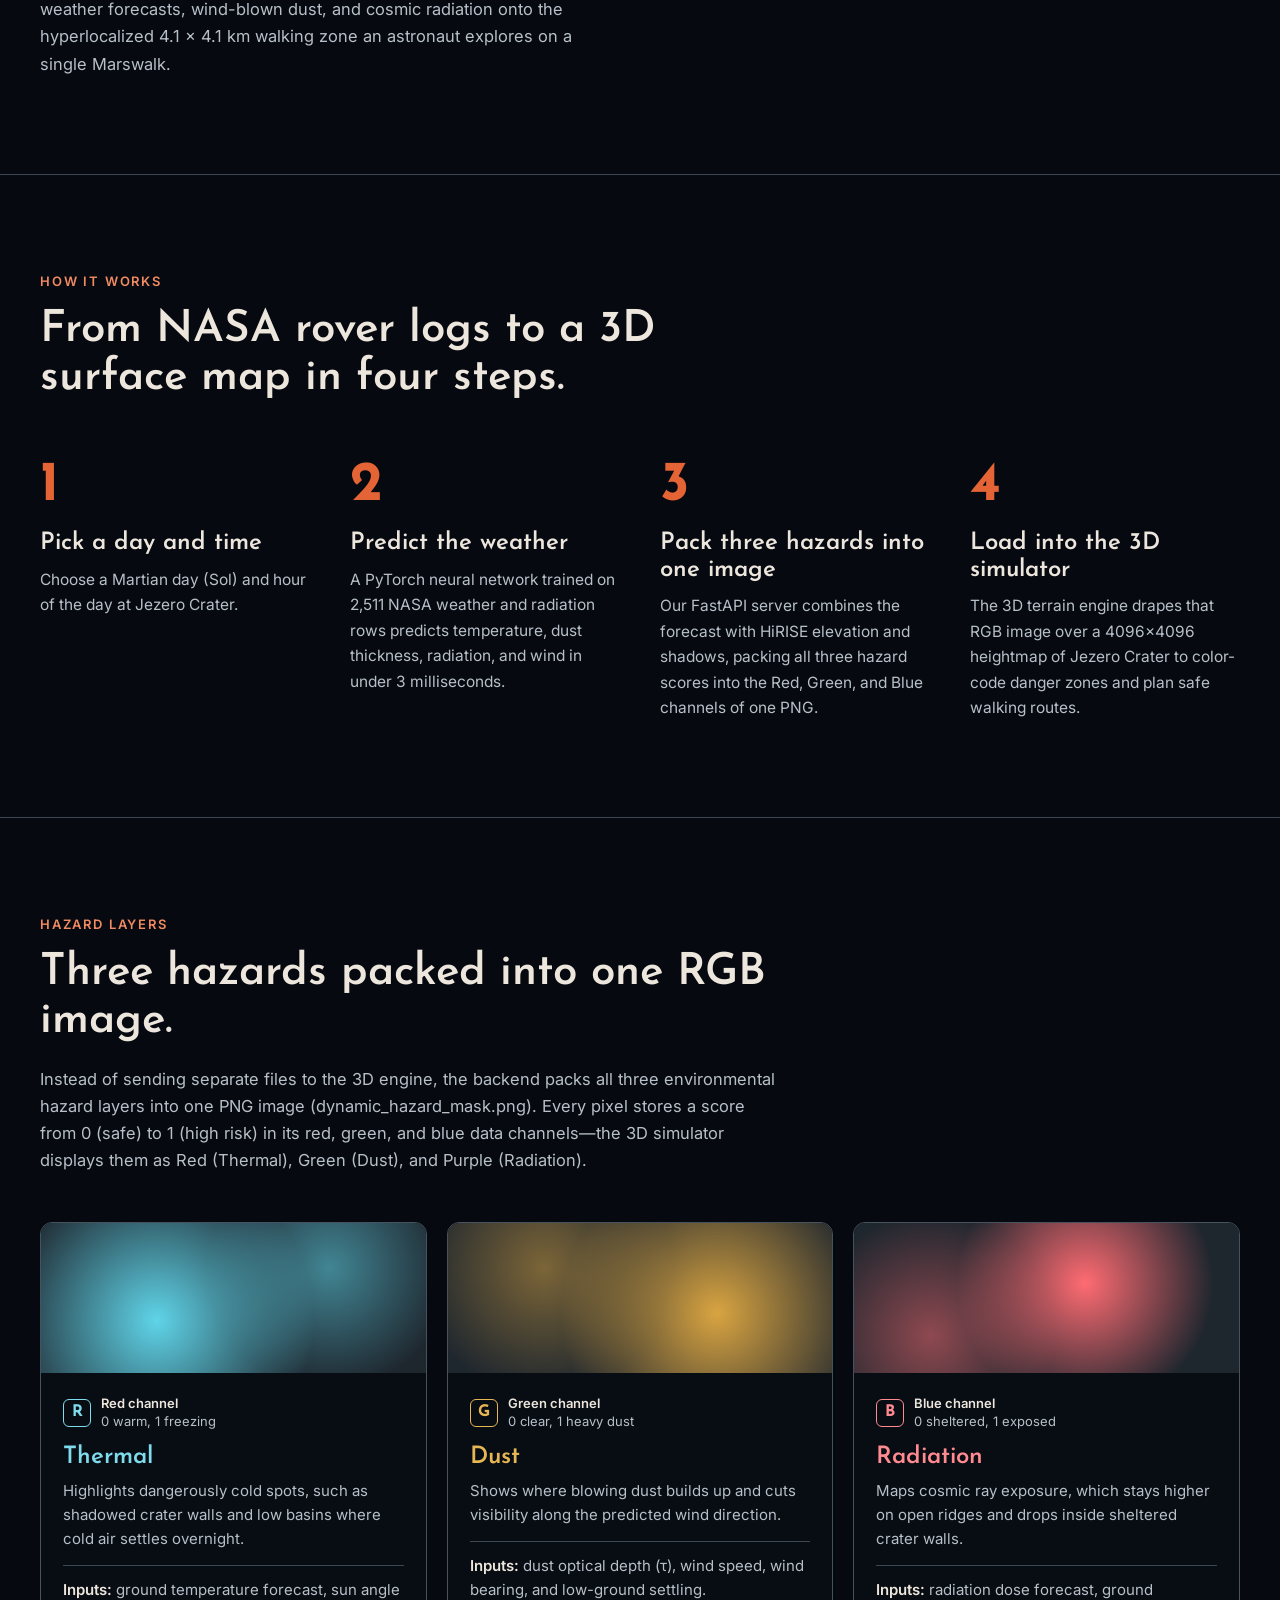
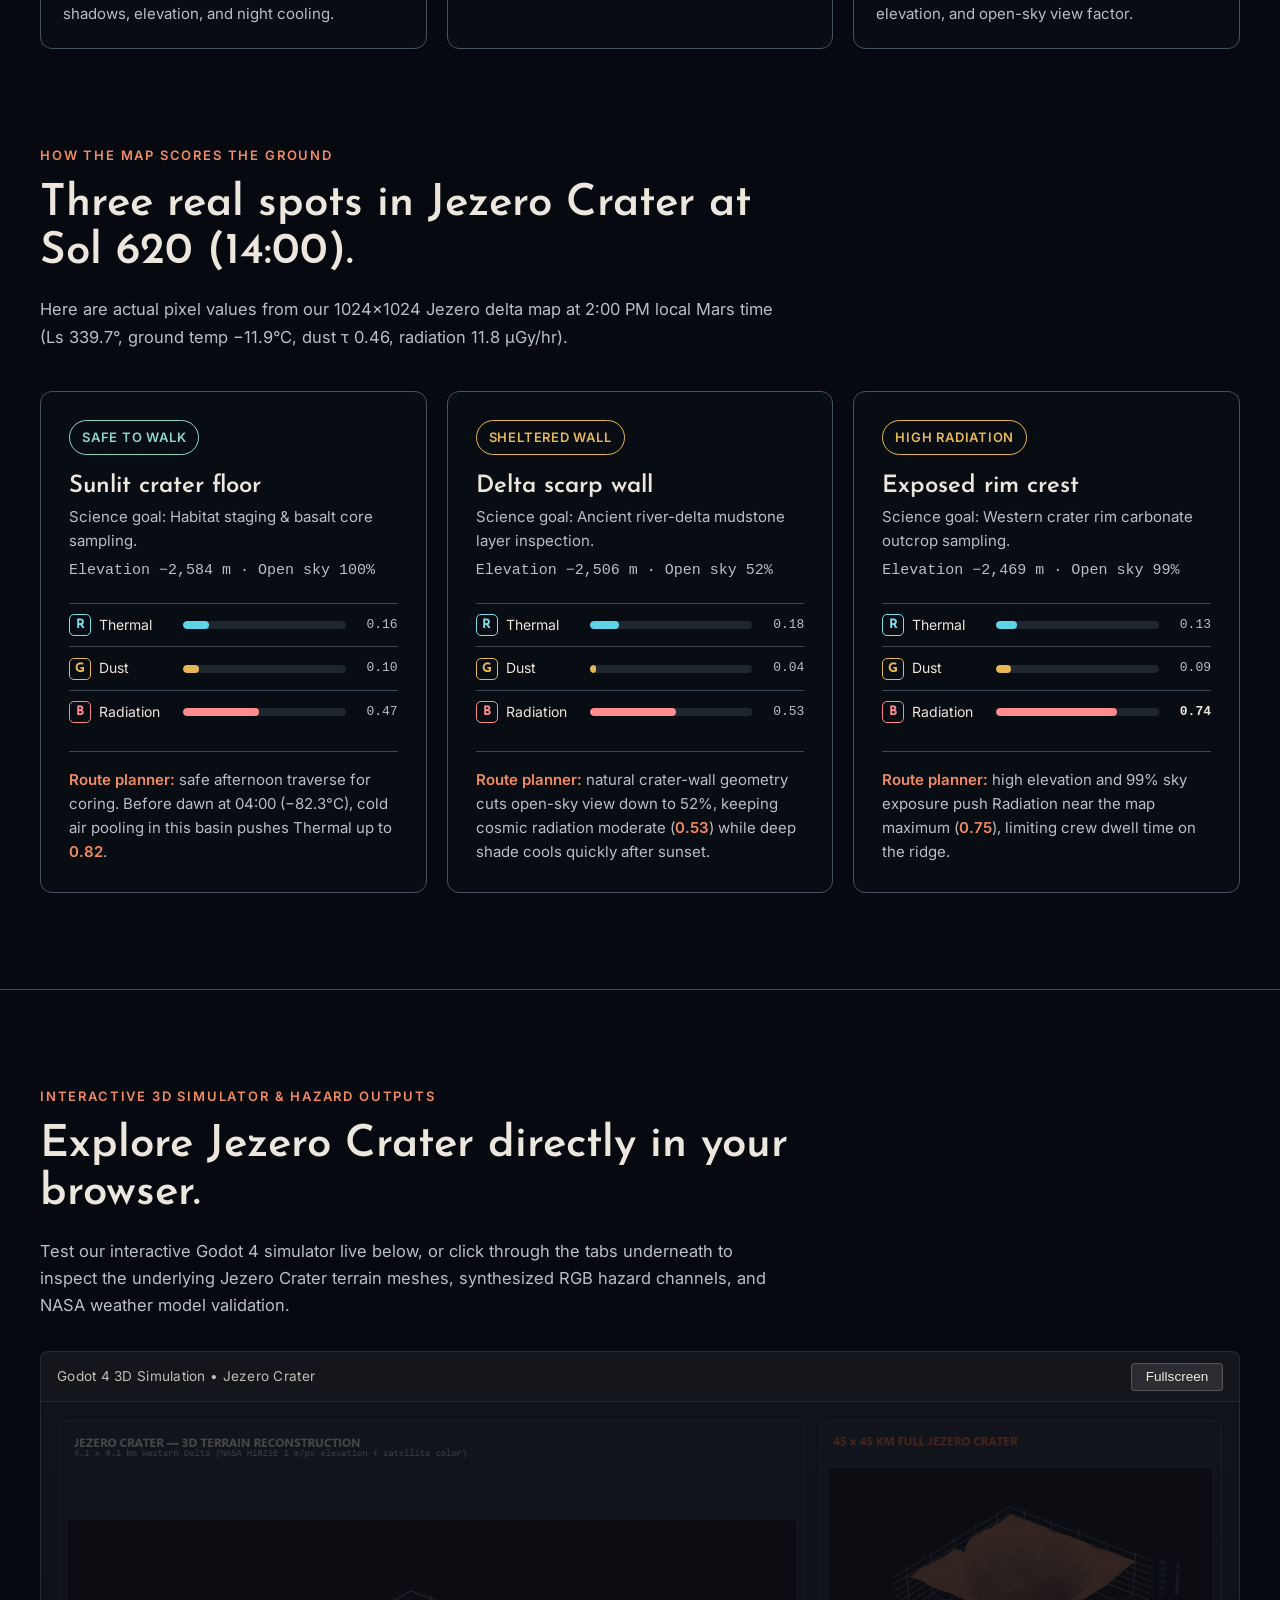
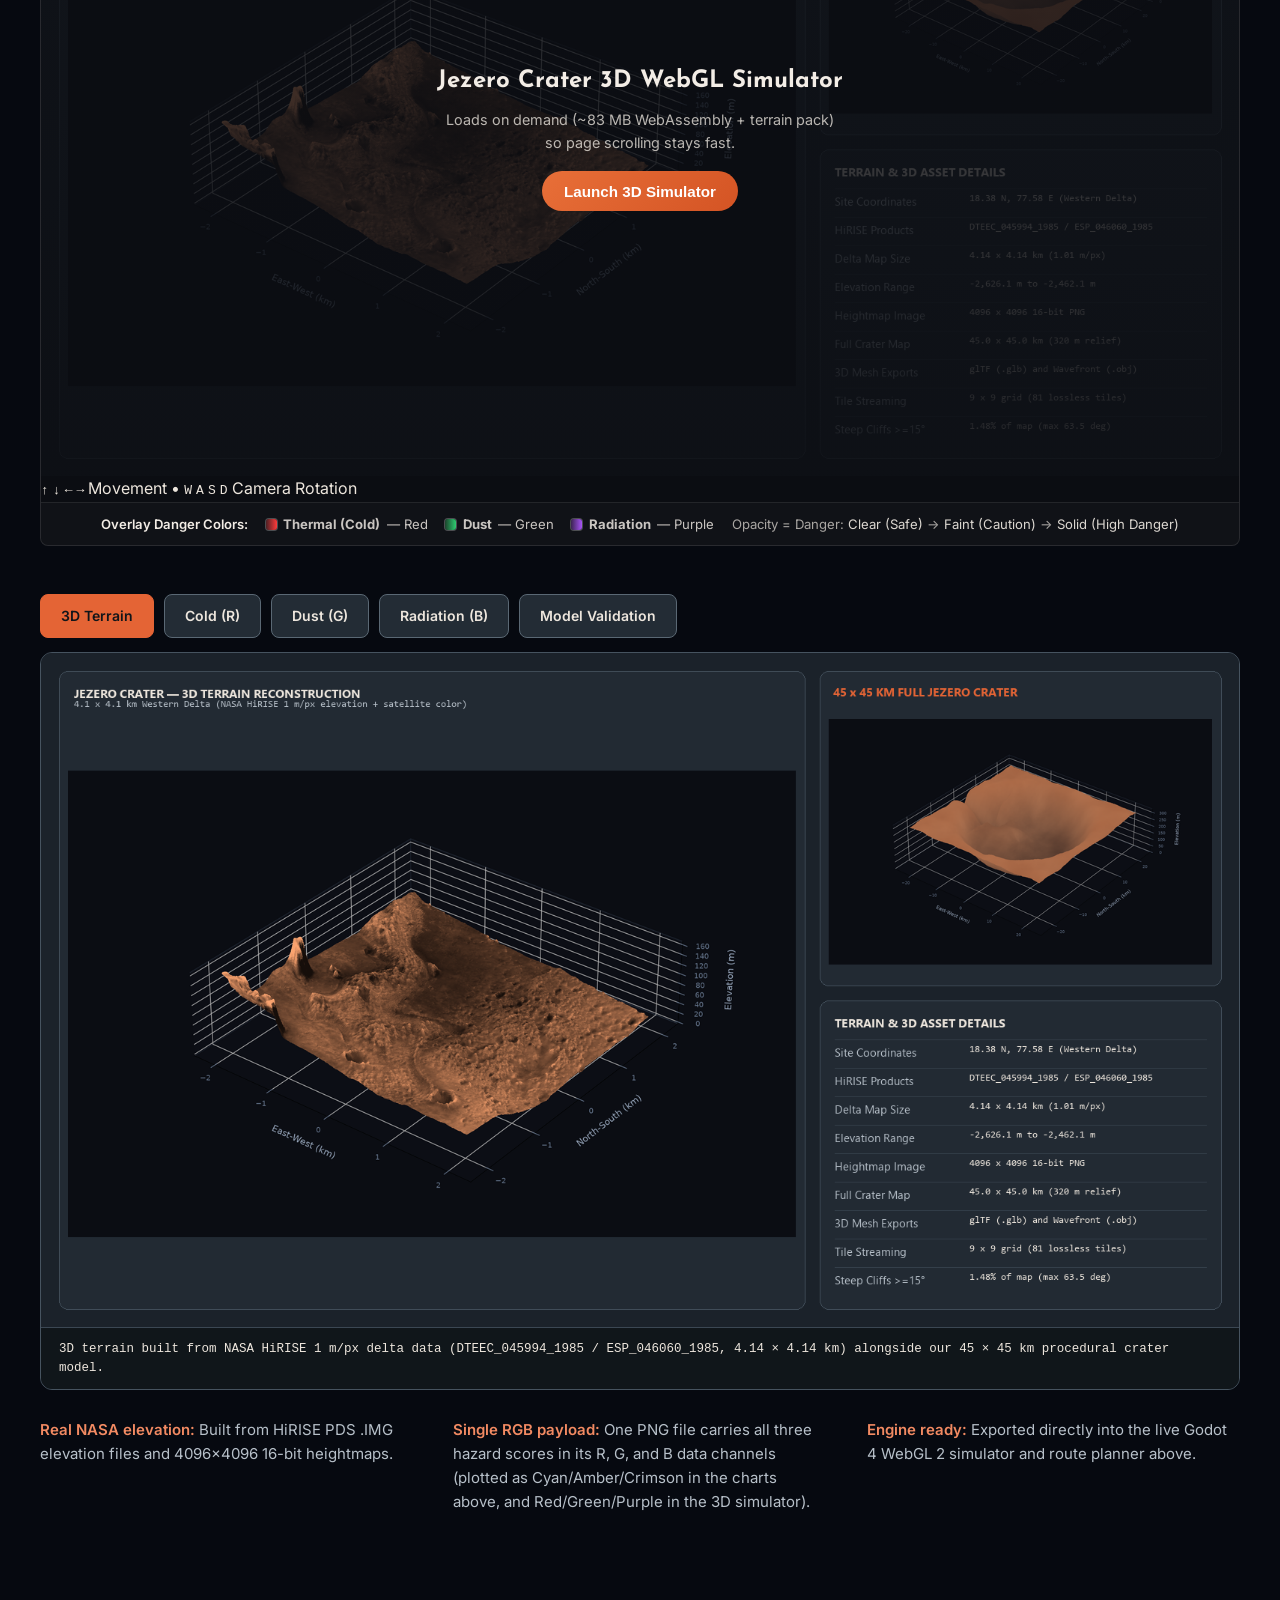
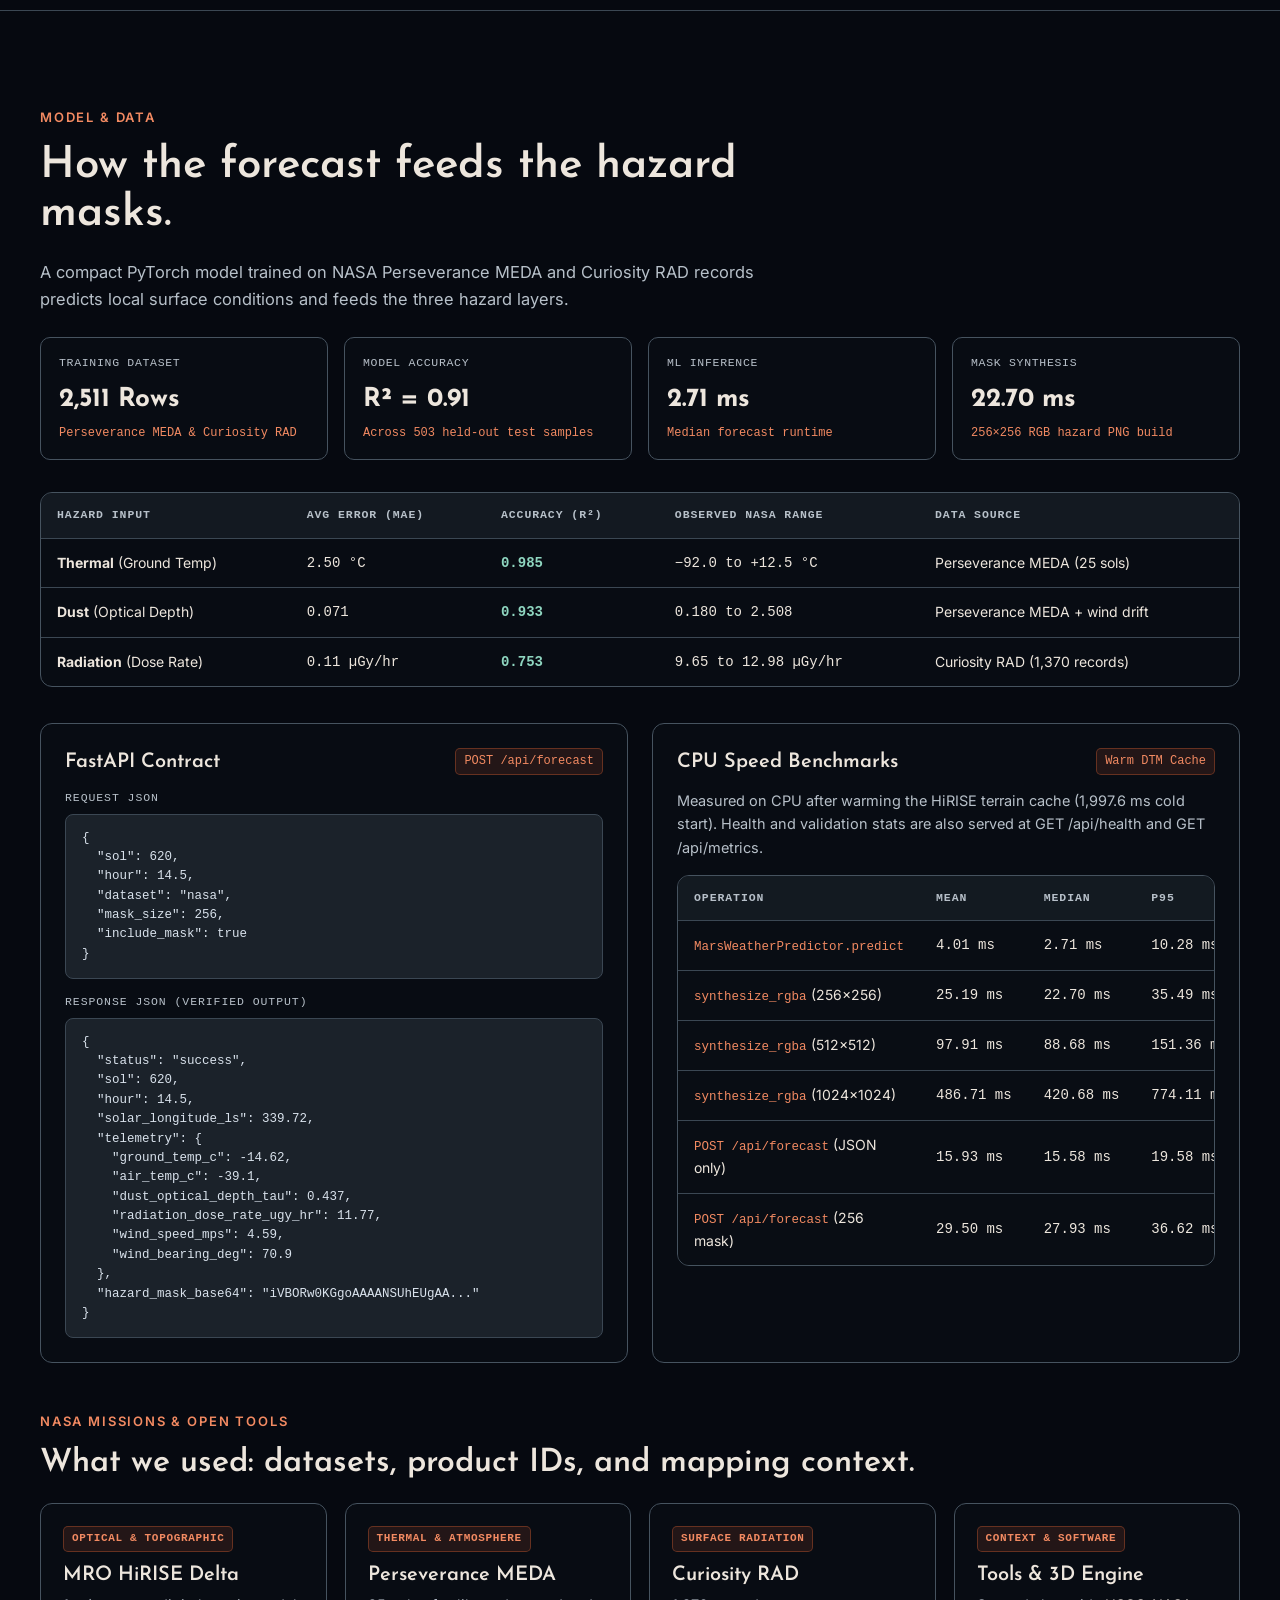
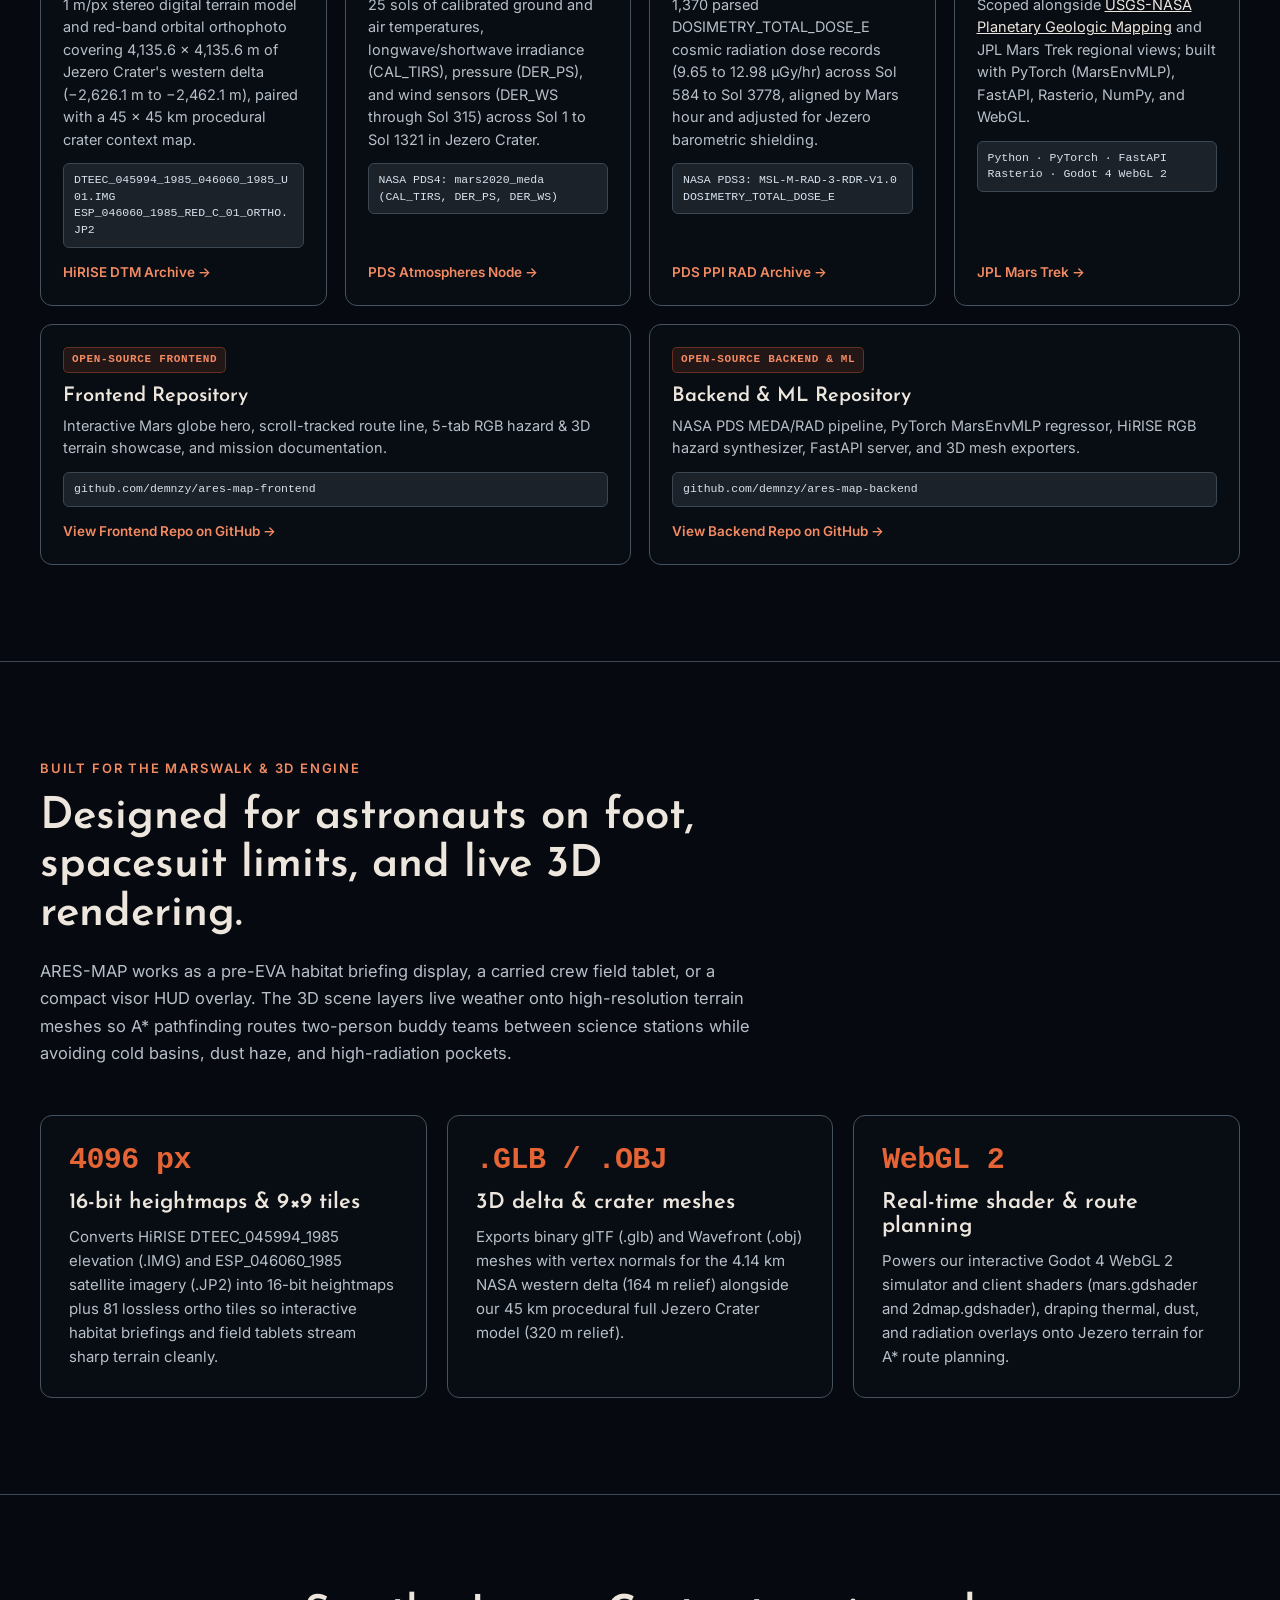
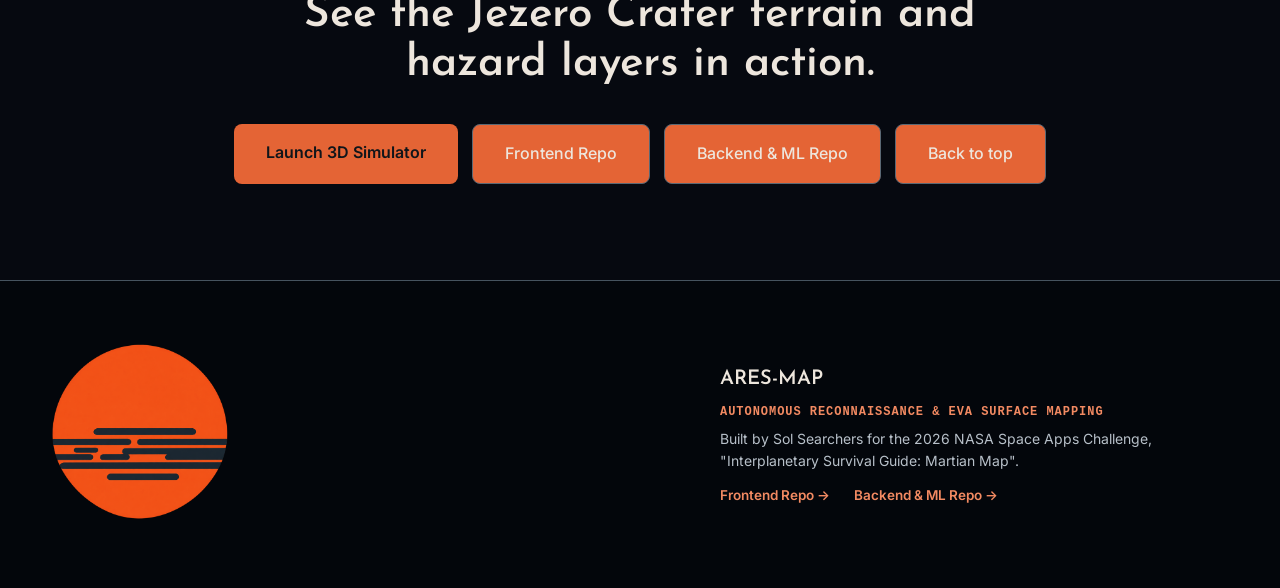
==== commit 964bb498: "Remove Three.js/COOP/ares_terrain references and match actual Godot 4 shaders" ====
--- a/index.html
+++ b/index.html
@@ -539,7 +539,7 @@
                             <span class="ref-badge">Context &amp; Software</span>
                             <h3>Tools &amp; 3D Engine</h3>
                             <p>Scoped alongside <a href="https://www.usgs.gov/centers/astrogeology-science-center" target="_blank" rel="noopener" style="color:var(--sand);text-decoration:underline;">USGS-NASA Planetary Geologic Mapping</a> and JPL Mars Trek regional views; built with PyTorch (MarsEnvMLP), FastAPI, Rasterio, NumPy, and WebGL.</p>
-                            <div class="ref-id">Python · PyTorch · FastAPI<br>Rasterio · Three.js · Godot 4 WebGL 2</div>
+                            <div class="ref-id">Python · PyTorch · FastAPI<br>Rasterio · Godot 4 WebGL 2</div>
                             <a class="ref-link" href="https://trek.nasa.gov/mars/" target="_blank" rel="noopener">JPL Mars Trek &rarr;</a>
                         </article>
                     </div>
@@ -585,7 +585,7 @@
                     <article class="tile">
                         <p class="big">WebGL 2</p>
                         <h3>Real-time shader &amp; route planning</h3>
-                        <p>Drives our interactive Three.js 3D route explorer and Godot 4 Compatibility (COOP/COEP) client shaders (ares_terrain.gdshader), unpacking the RGB mask in real time to flag cold basins, radiation ridges, and dust haze.</p>
+                        <p>Powers our interactive Godot 4 WebGL 2 simulator and client shaders (mars.gdshader and 2dmap.gdshader), draping thermal, dust, and radiation overlays onto Jezero terrain for A* route planning.</p>
                     </article>
                 </div>
             </div>
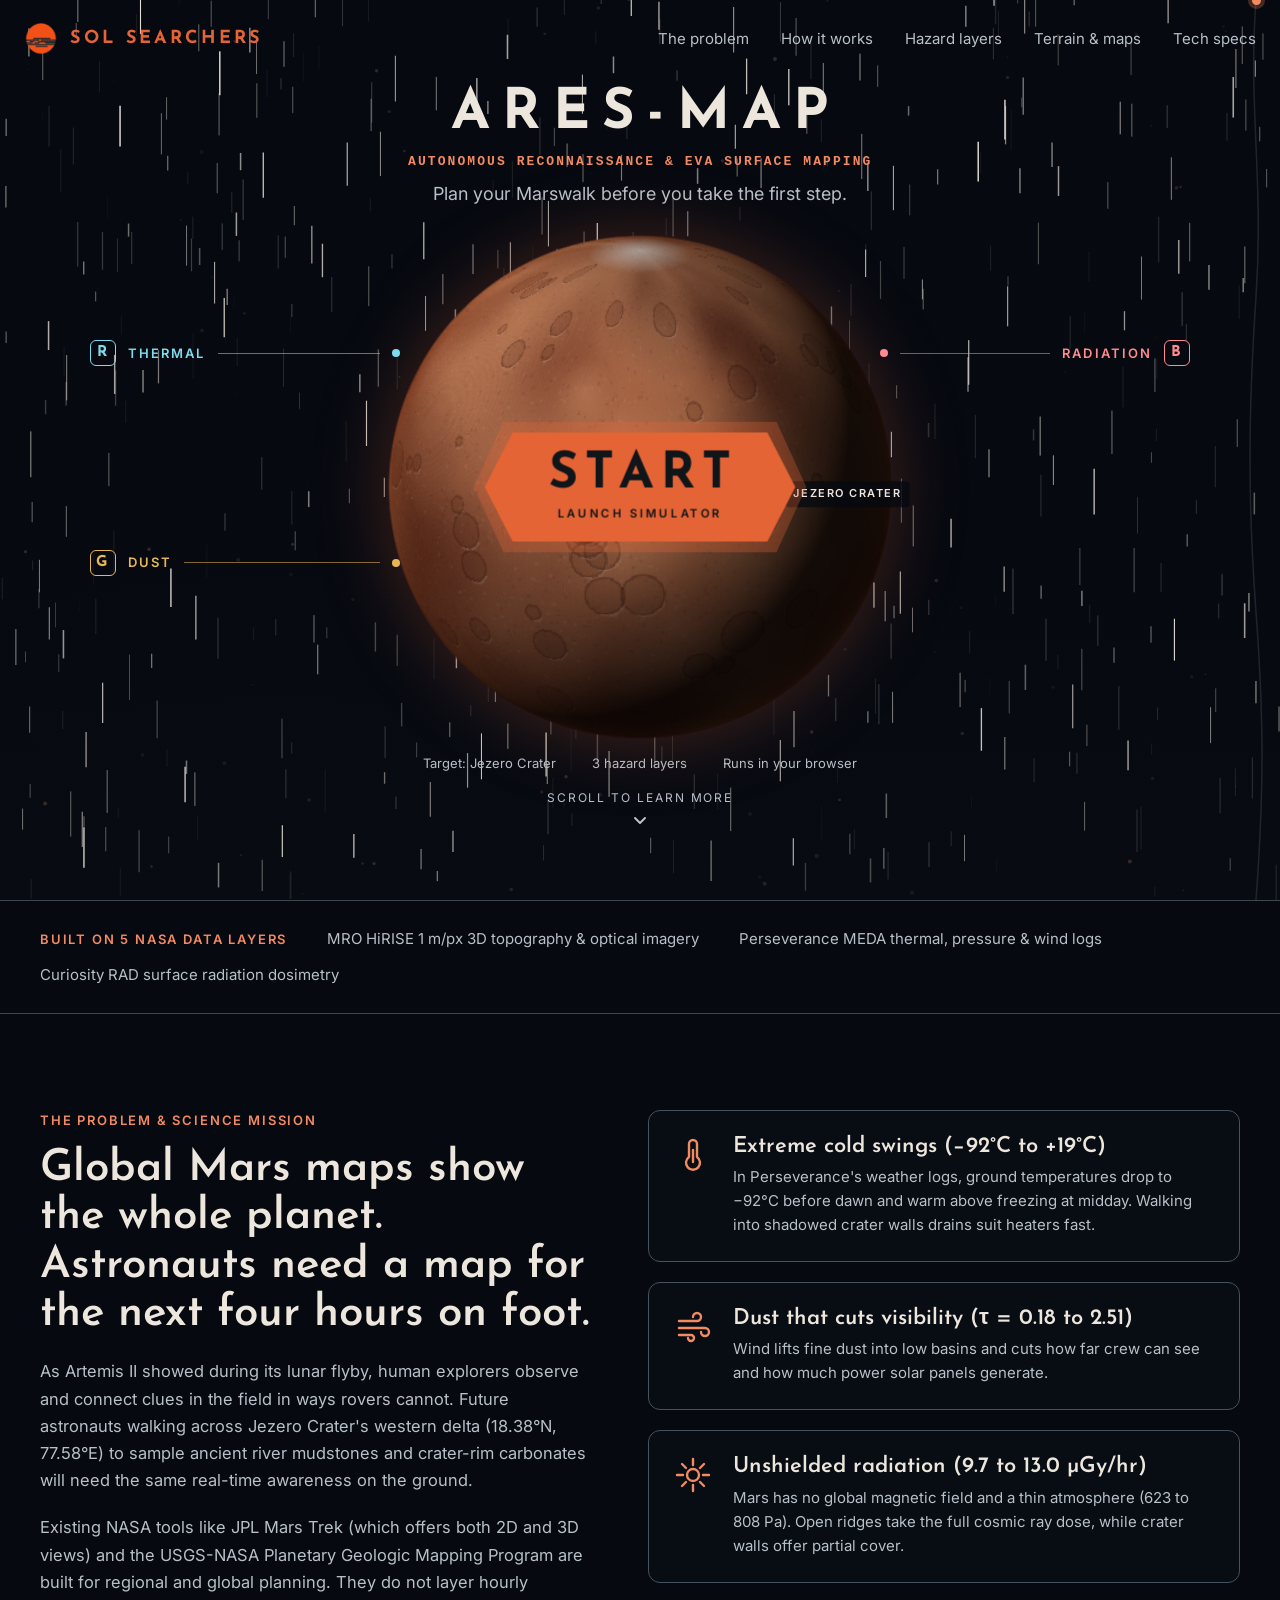
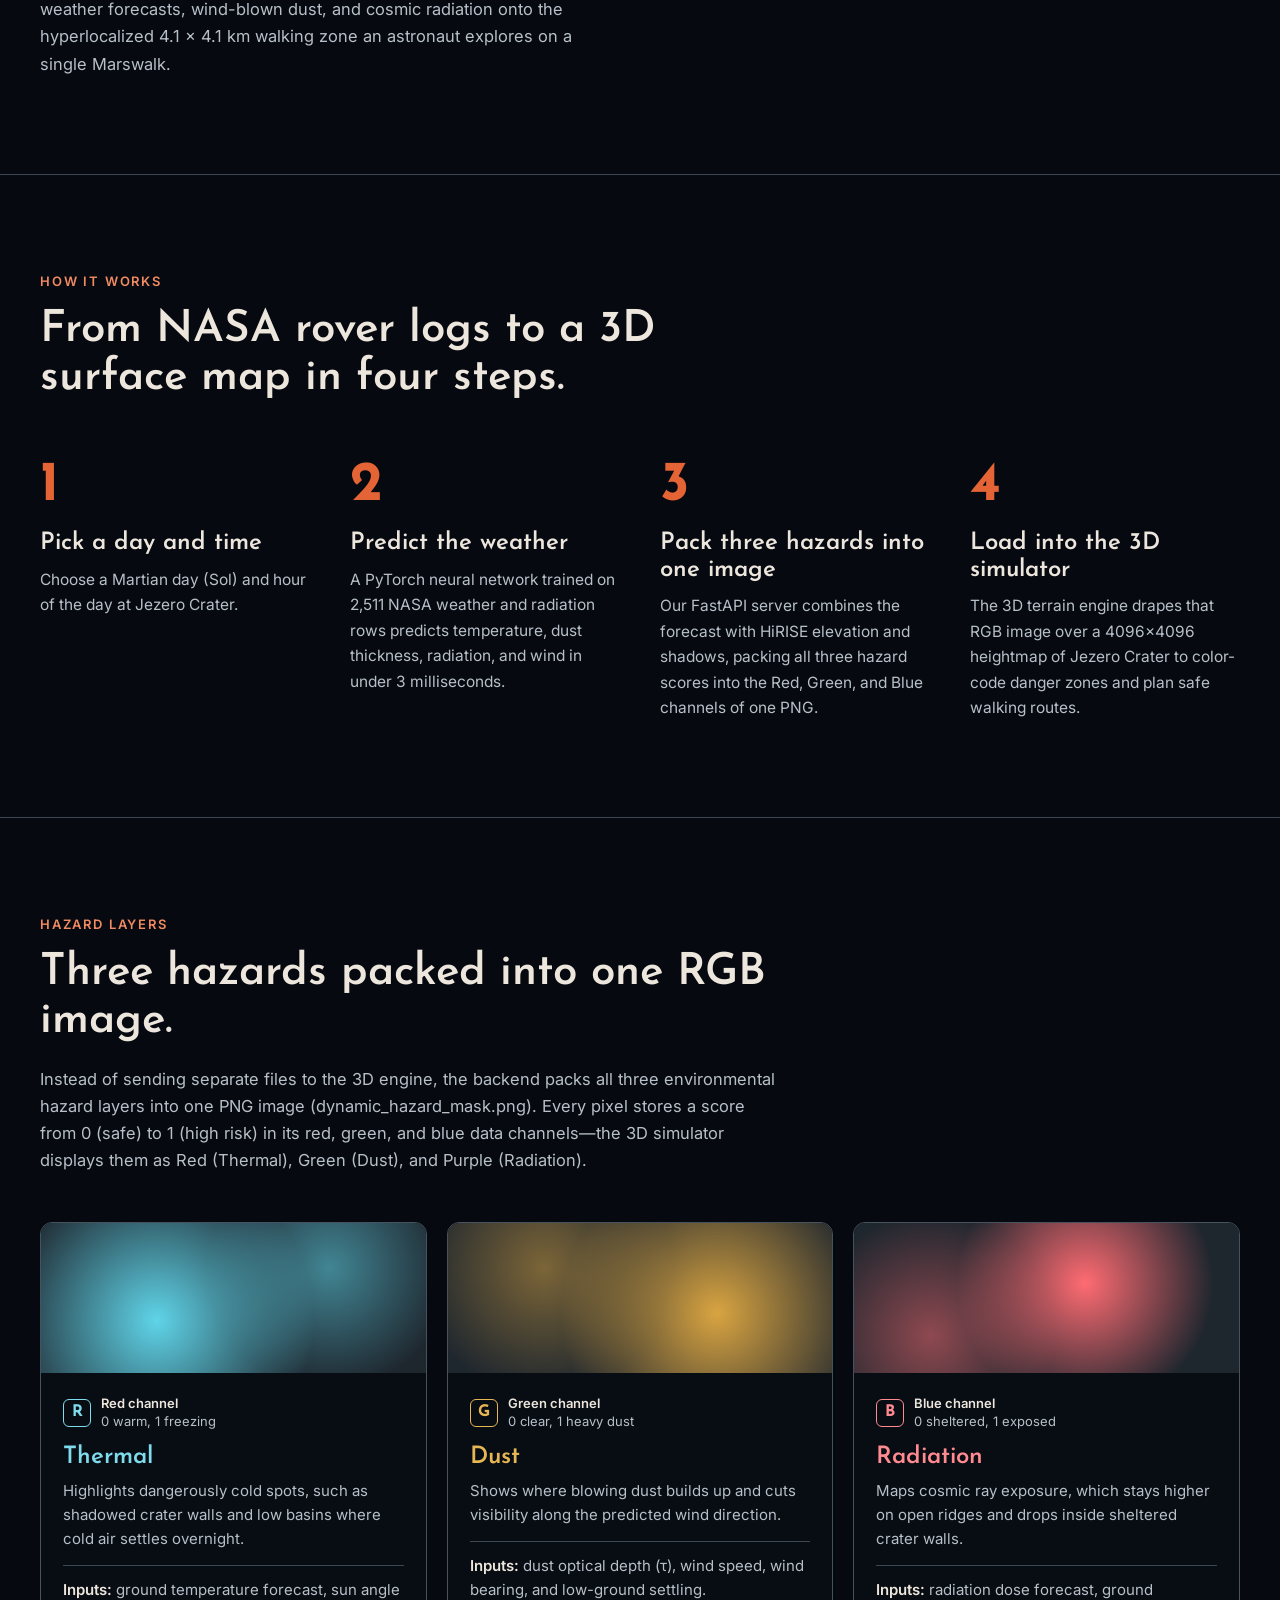
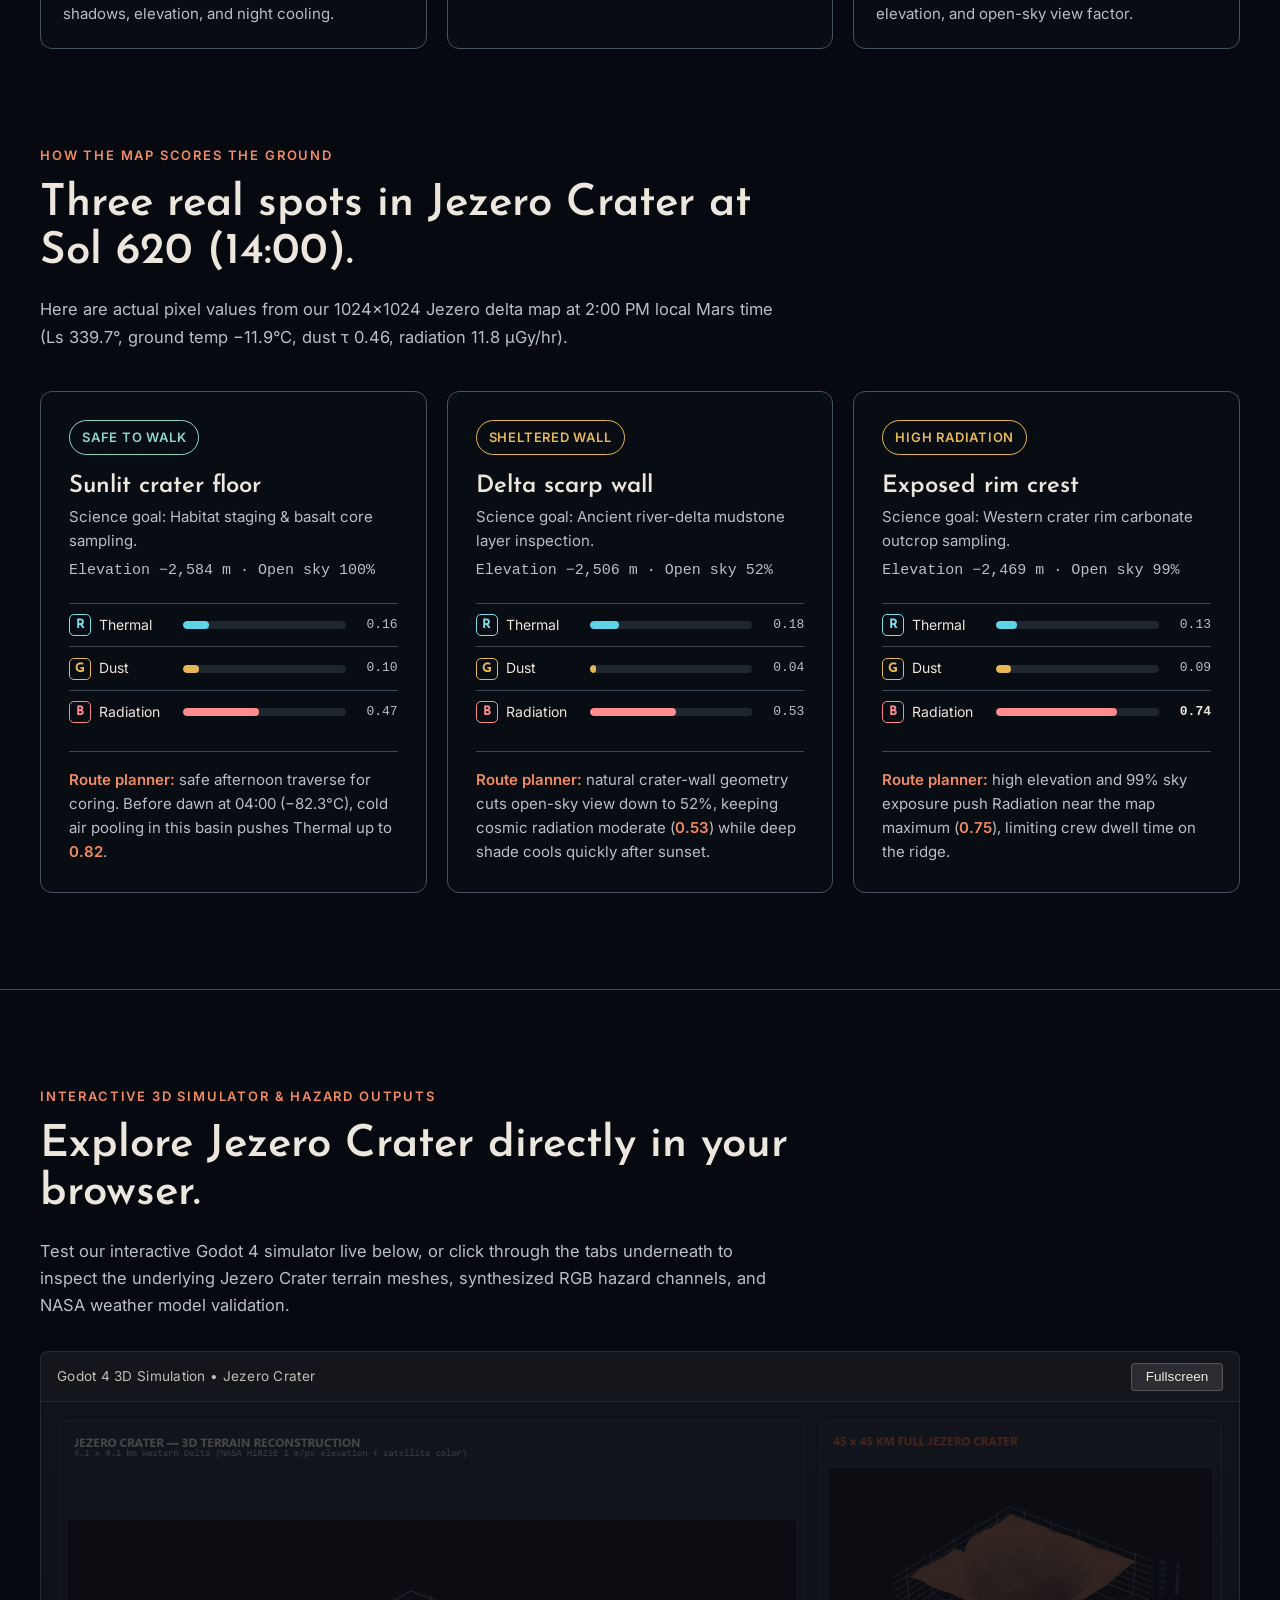
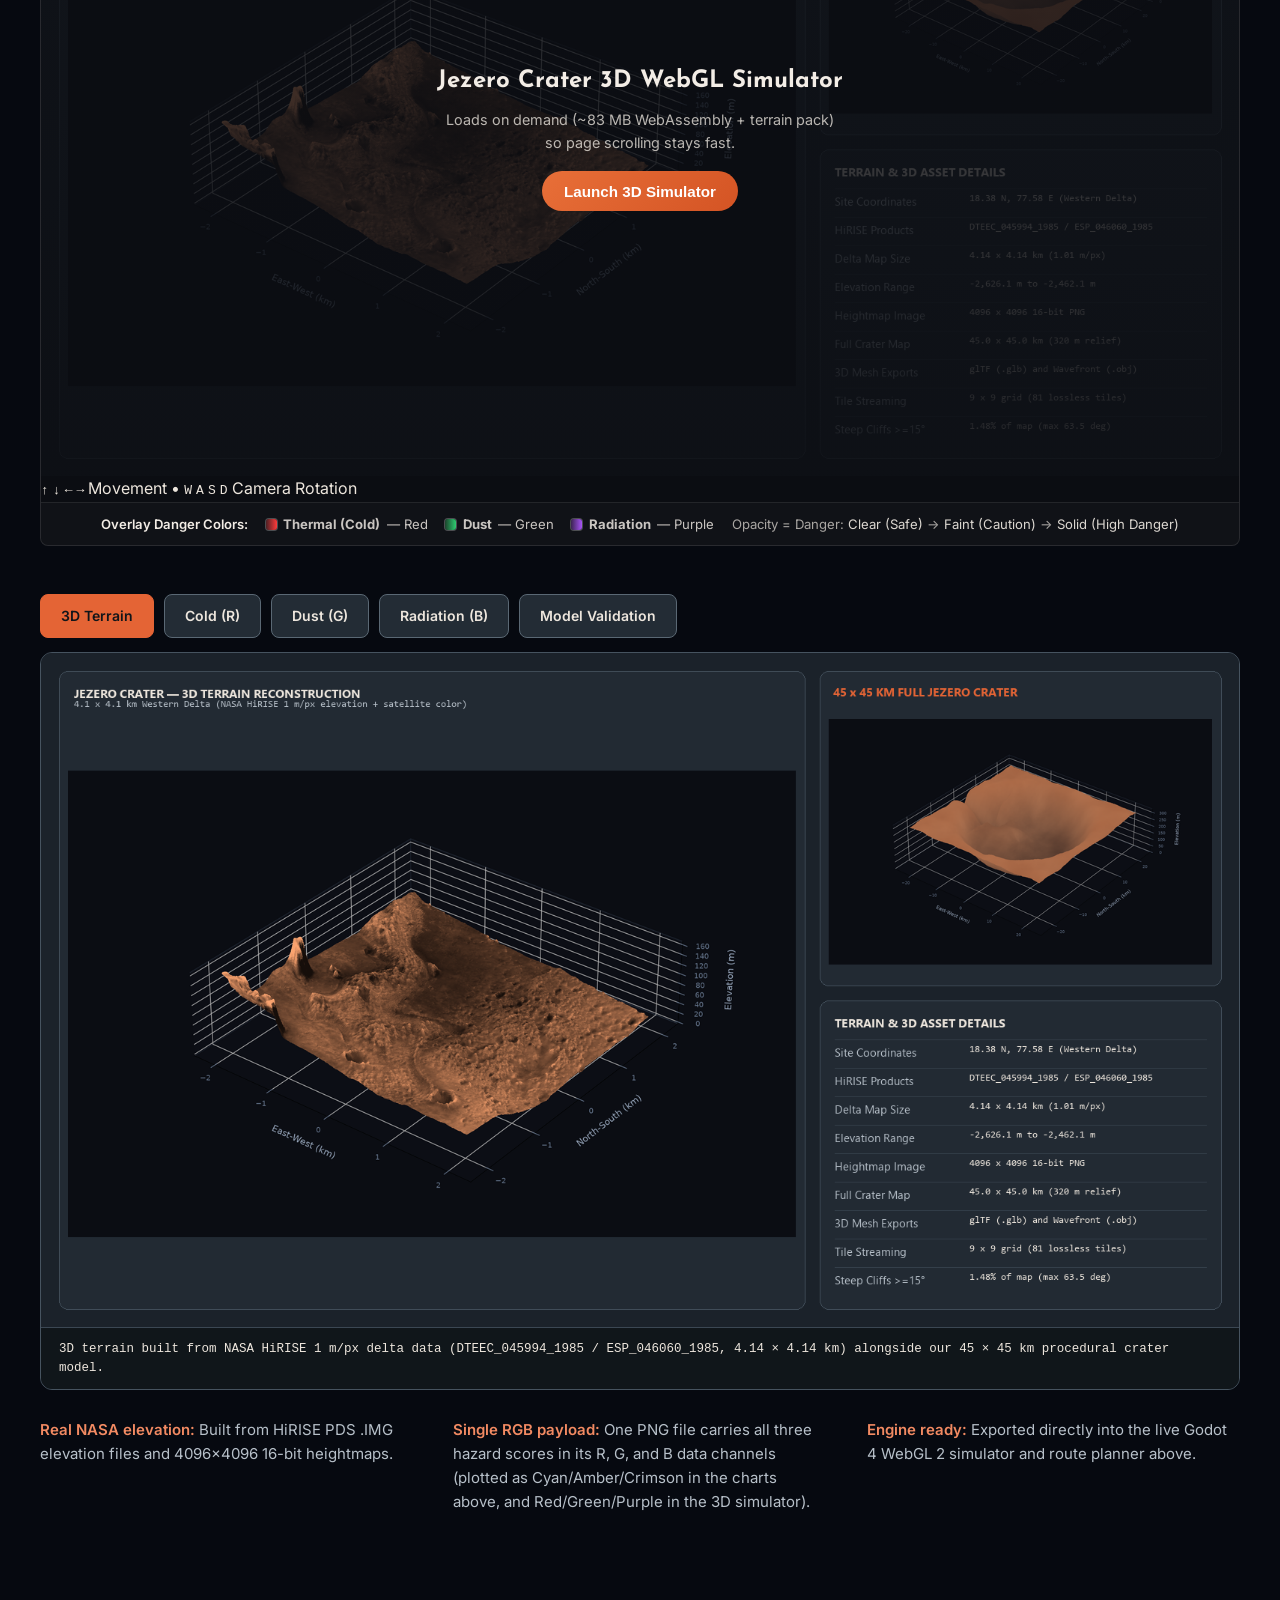
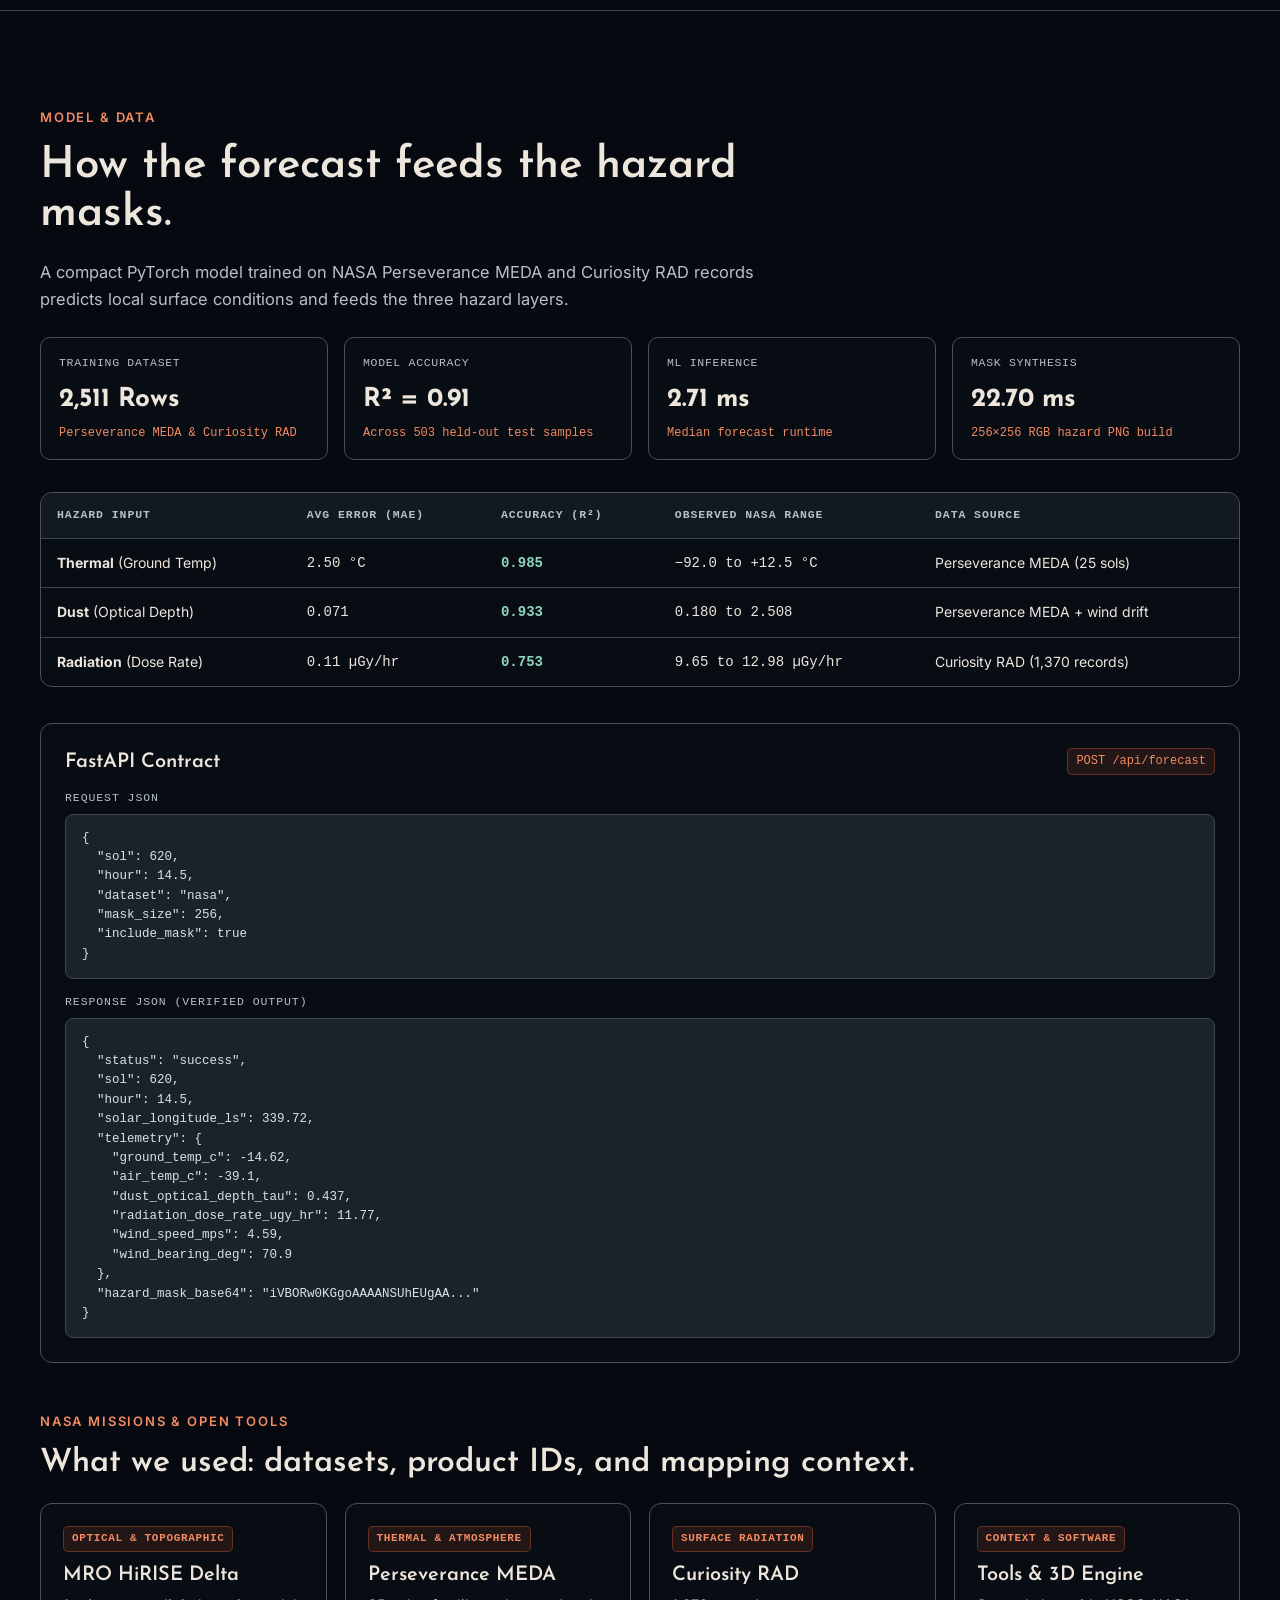
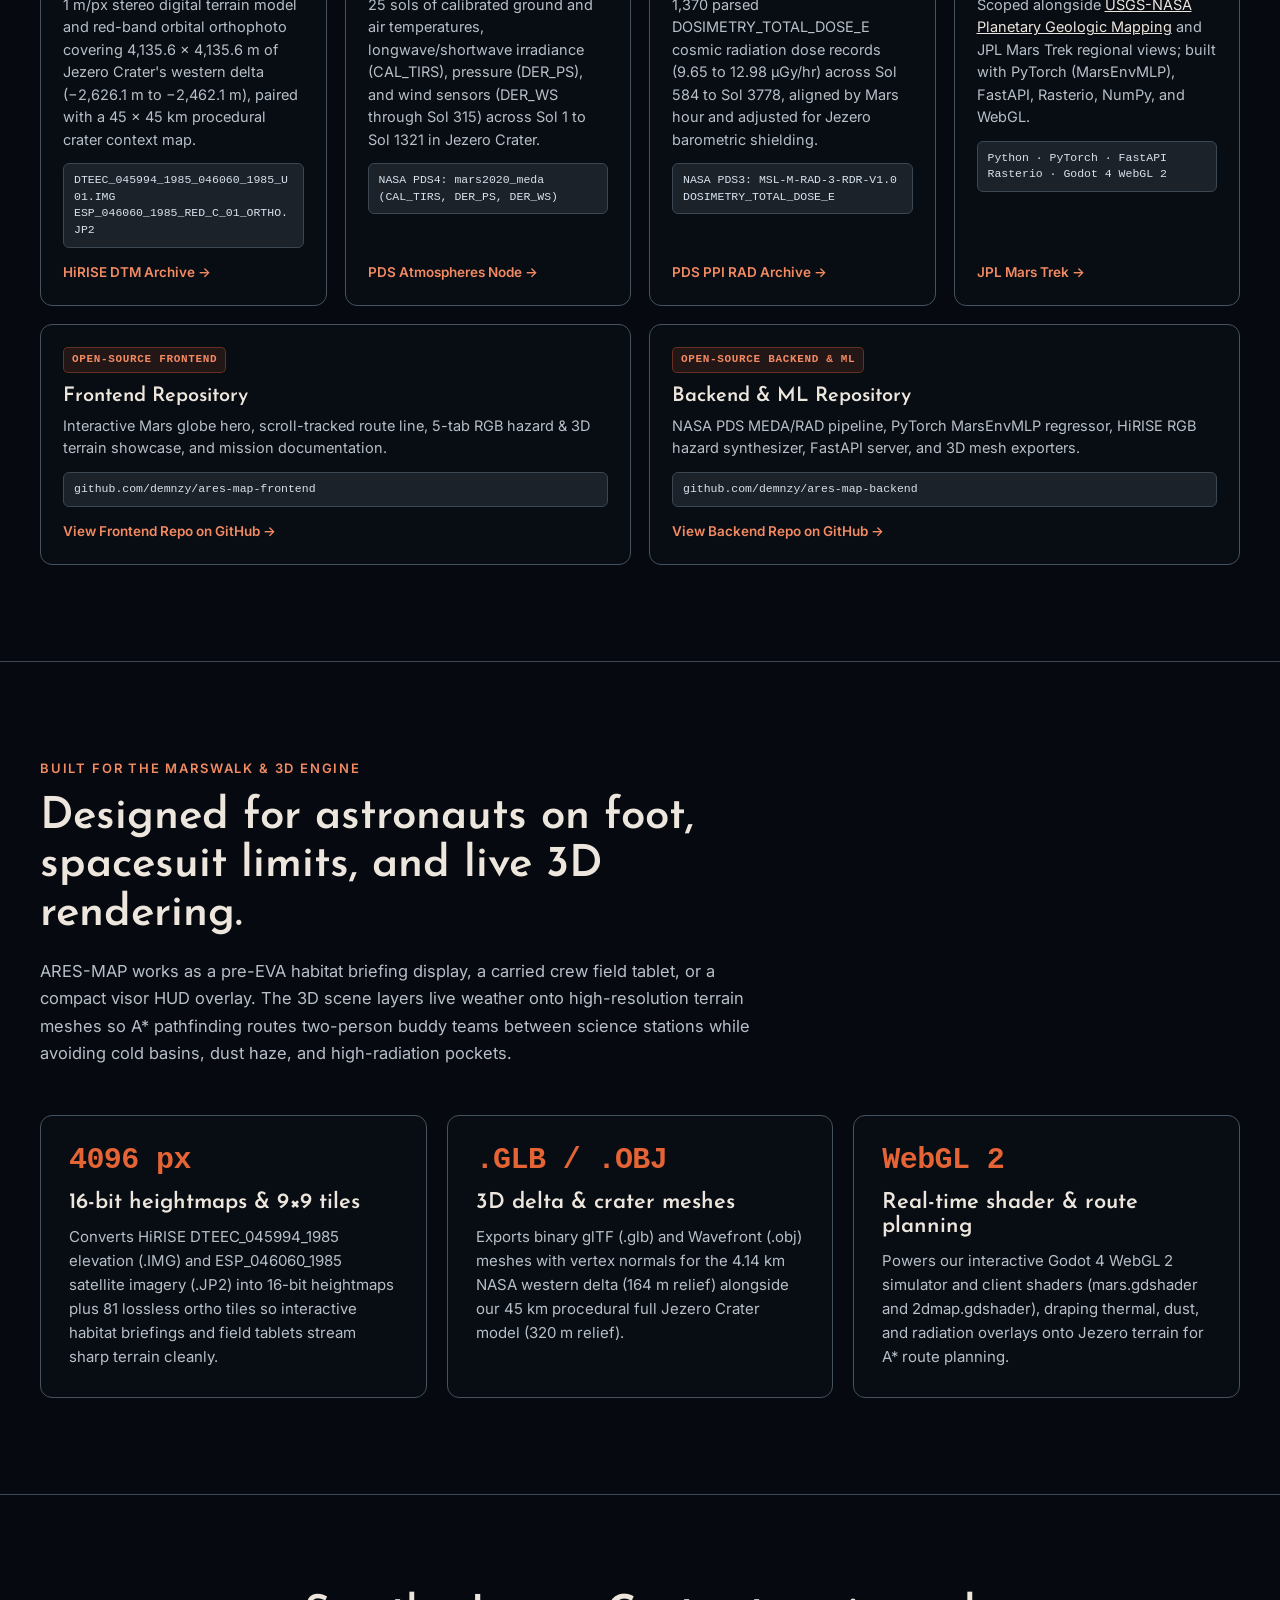
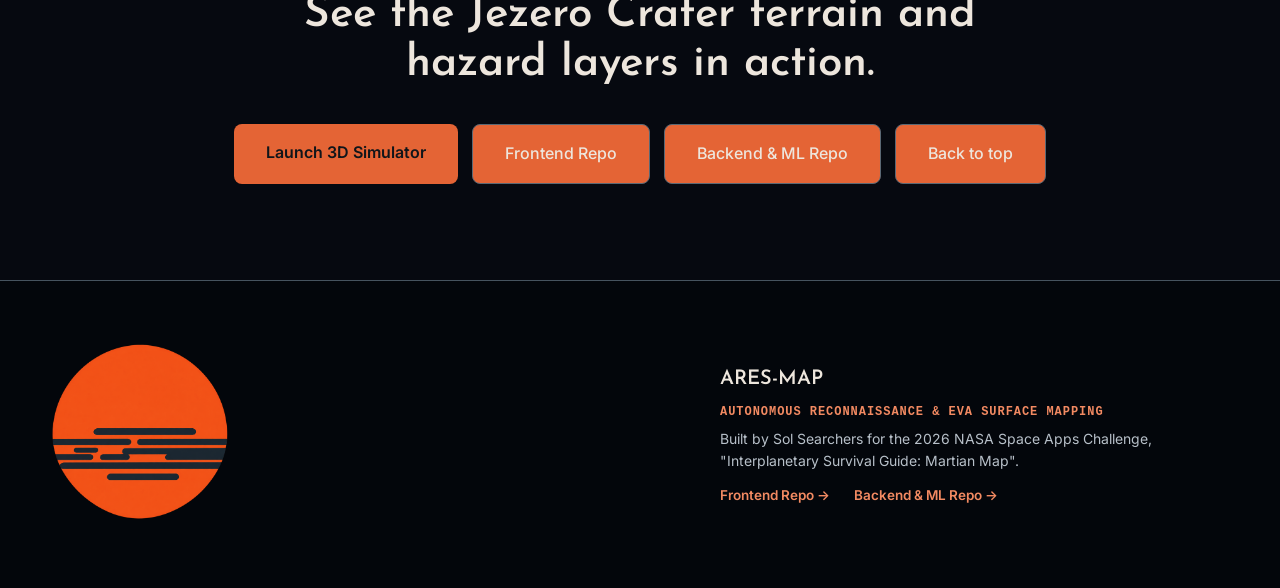
==== commit ce273e5f: "Remove unnecessary CPU benchmark table while keeping FastAPI contract" ====
--- a/index.html
+++ b/index.html
@@ -409,7 +409,7 @@
                     </table>
                 </div>
 
-                <div class="protocol-grid">
+                <div class="protocol-grid" style="grid-template-columns: 1fr;">
                     <div class="tech-card">
                         <div class="tech-card-head">
                             <h3>FastAPI Contract</h3>
@@ -440,71 +440,6 @@
   "hazard_mask_base64": "iVBORw0KGgoAAAANSUhEUgAA..."
 }</pre>
                     </div>
-
-                    <div class="tech-card">
-                        <div class="tech-card-head">
-                            <h3>CPU Speed Benchmarks</h3>
-                            <span class="mono-tag">Warm DTM Cache</span>
-                        </div>
-                        <p style="font-size:14.5px; color:var(--muted); margin-bottom:16px;">Measured on CPU after warming the HiRISE terrain cache (1,997.6 ms cold start). Health and validation stats are also served at GET /api/health and GET /api/metrics.</p>
-                        <div class="spec-table-wrap" style="margin-top:0;">
-                            <table class="spec-table">
-                                <thead>
-                                    <tr>
-                                        <th>Operation</th>
-                                        <th>Mean</th>
-                                        <th>Median</th>
-                                        <th>p95</th>
-                                        <th>Output</th>
-                                    </tr>
-                                </thead>
-                                <tbody>
-                                    <tr>
-                                        <td><code>MarsWeatherPredictor.predict</code></td>
-                                        <td class="num-cell">4.01 ms</td>
-                                        <td class="num-cell">2.71 ms</td>
-                                        <td class="num-cell">10.28 ms</td>
-                                        <td class="num-cell">6 scalars + Ls</td>
-                                    </tr>
-                                    <tr>
-                                        <td><code>synthesize_rgba</code> (256×256)</td>
-                                        <td class="num-cell">25.19 ms</td>
-                                        <td class="num-cell">22.70 ms</td>
-                                        <td class="num-cell">35.49 ms</td>
-                                        <td class="num-cell">178.0 KB PNG</td>
-                                    </tr>
-                                    <tr>
-                                        <td><code>synthesize_rgba</code> (512×512)</td>
-                                        <td class="num-cell">97.91 ms</td>
-                                        <td class="num-cell">88.68 ms</td>
-                                        <td class="num-cell">151.36 ms</td>
-                                        <td class="num-cell">667.7 KB PNG</td>
-                                    </tr>
-                                    <tr>
-                                        <td><code>synthesize_rgba</code> (1024×1024)</td>
-                                        <td class="num-cell">486.71 ms</td>
-                                        <td class="num-cell">420.68 ms</td>
-                                        <td class="num-cell">774.11 ms</td>
-                                        <td class="num-cell">2,572.0 KB PNG</td>
-                                    </tr>
-                                    <tr>
-                                        <td><code>POST /api/forecast</code> (JSON only)</td>
-                                        <td class="num-cell">15.93 ms</td>
-                                        <td class="num-cell">15.58 ms</td>
-                                        <td class="num-cell">19.58 ms</td>
-                                        <td class="num-cell">3.52 ms server</td>
-                                    </tr>
-                                    <tr>
-                                        <td><code>POST /api/forecast</code> (256 mask)</td>
-                                        <td class="num-cell">29.50 ms</td>
-                                        <td class="num-cell">27.93 ms</td>
-                                        <td class="num-cell">36.62 ms</td>
-                                        <td class="num-cell">18.98 ms server</td>
-                                    </tr>
-                                </tbody>
-                            </table>
-                        </div>
-                    </div>
                 </div>
 
                 <div class="ref-block" id="references">
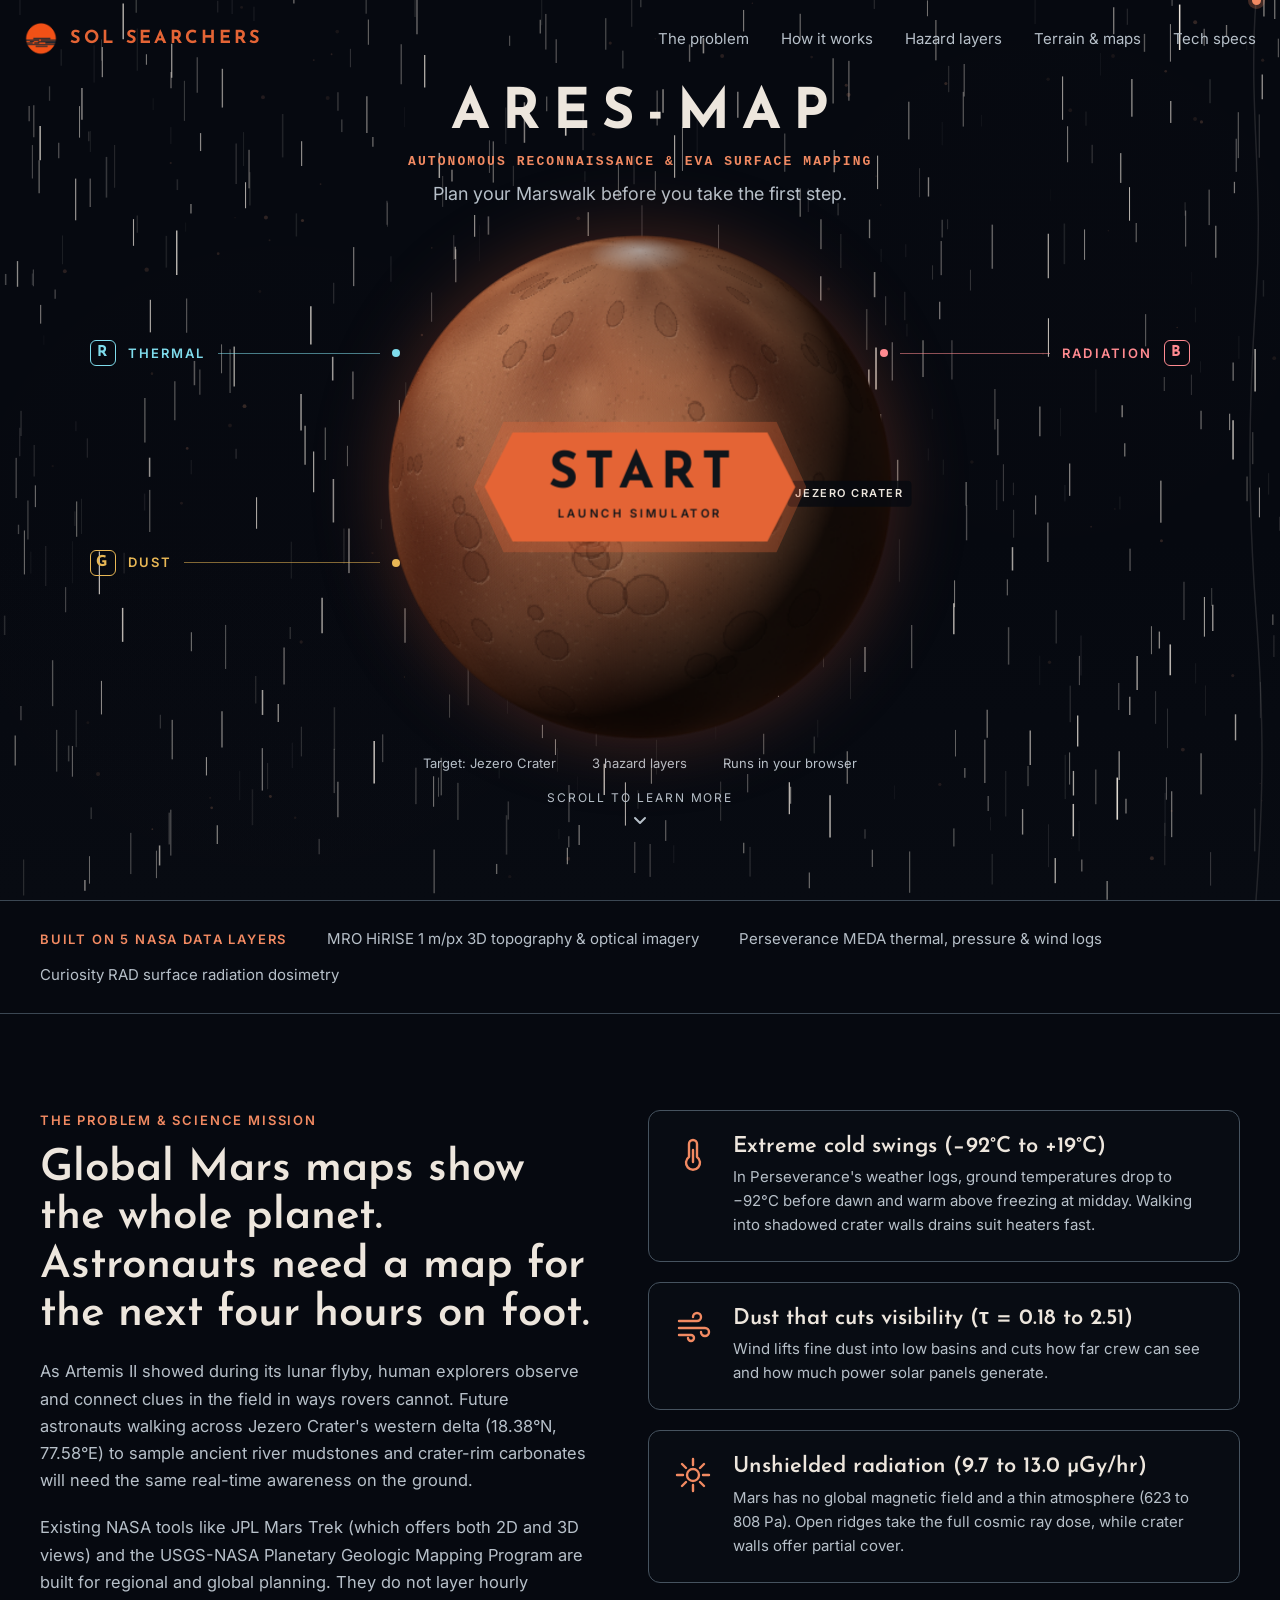
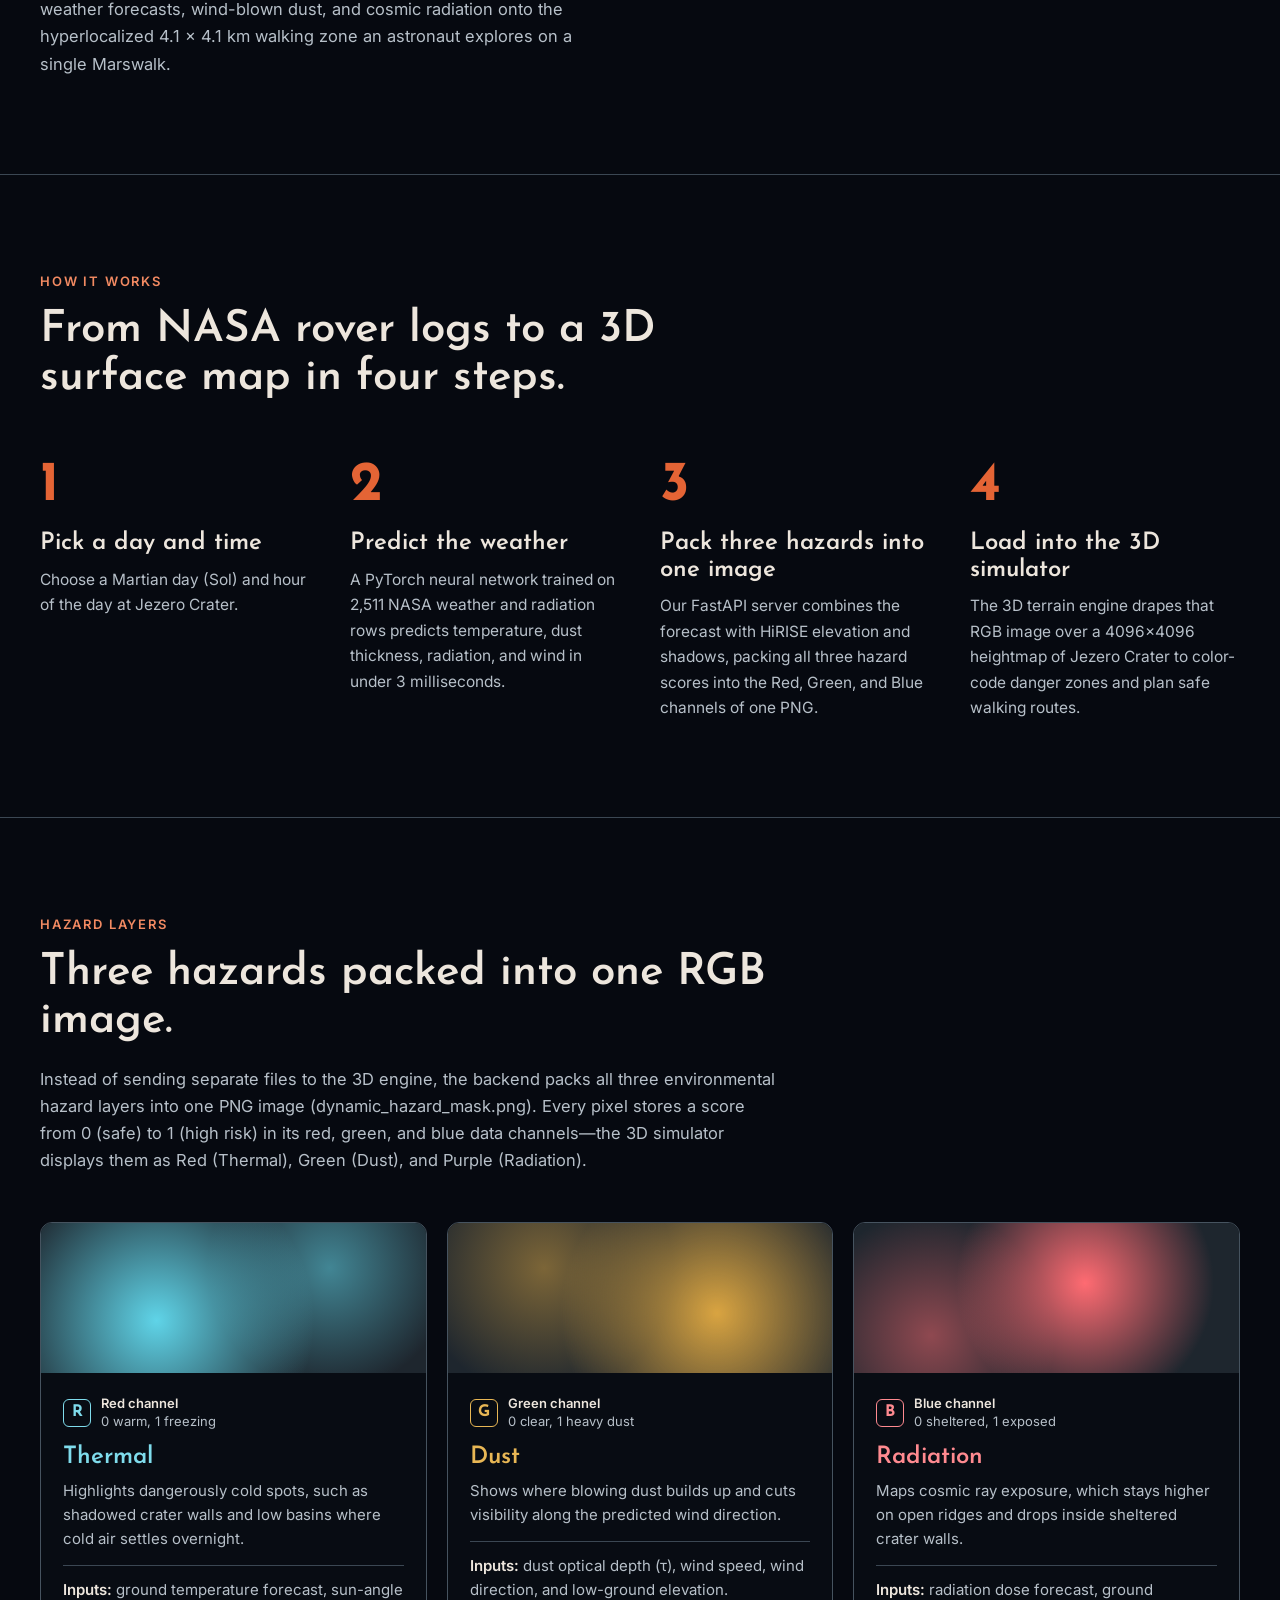
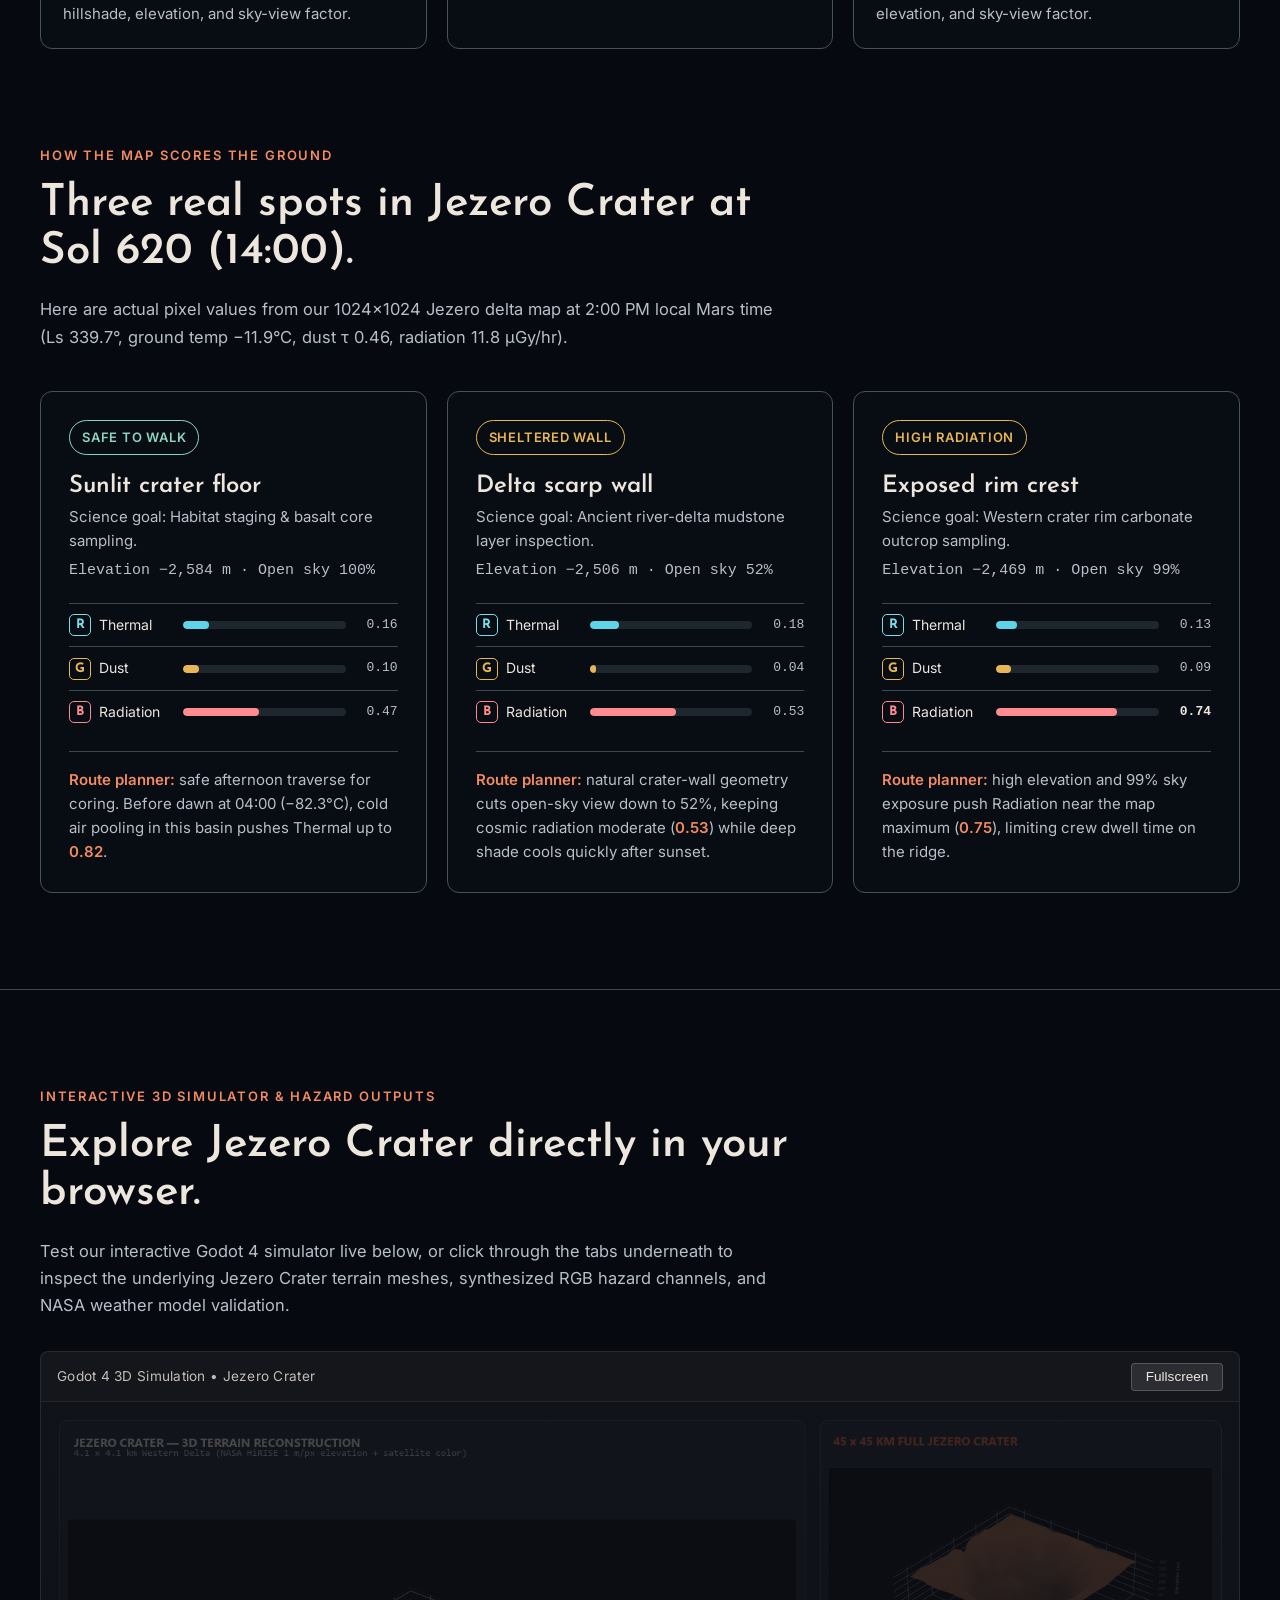
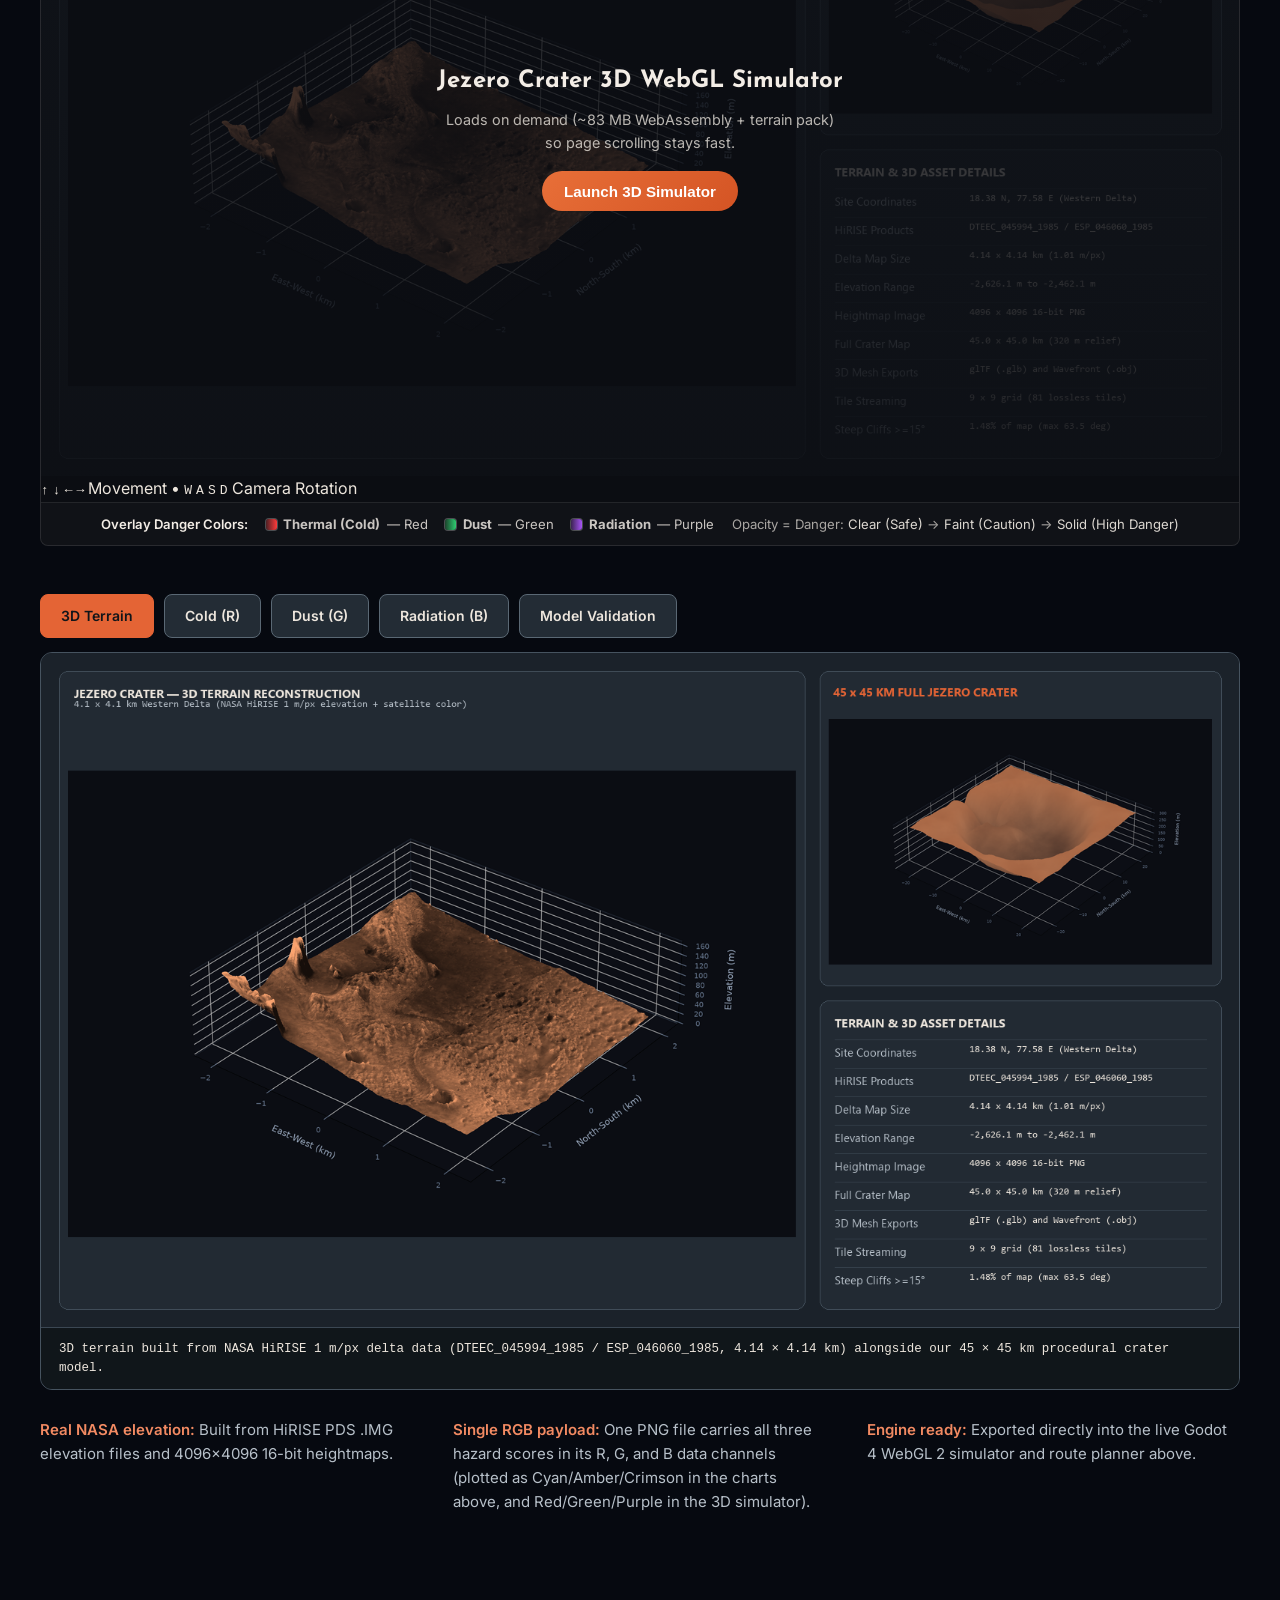
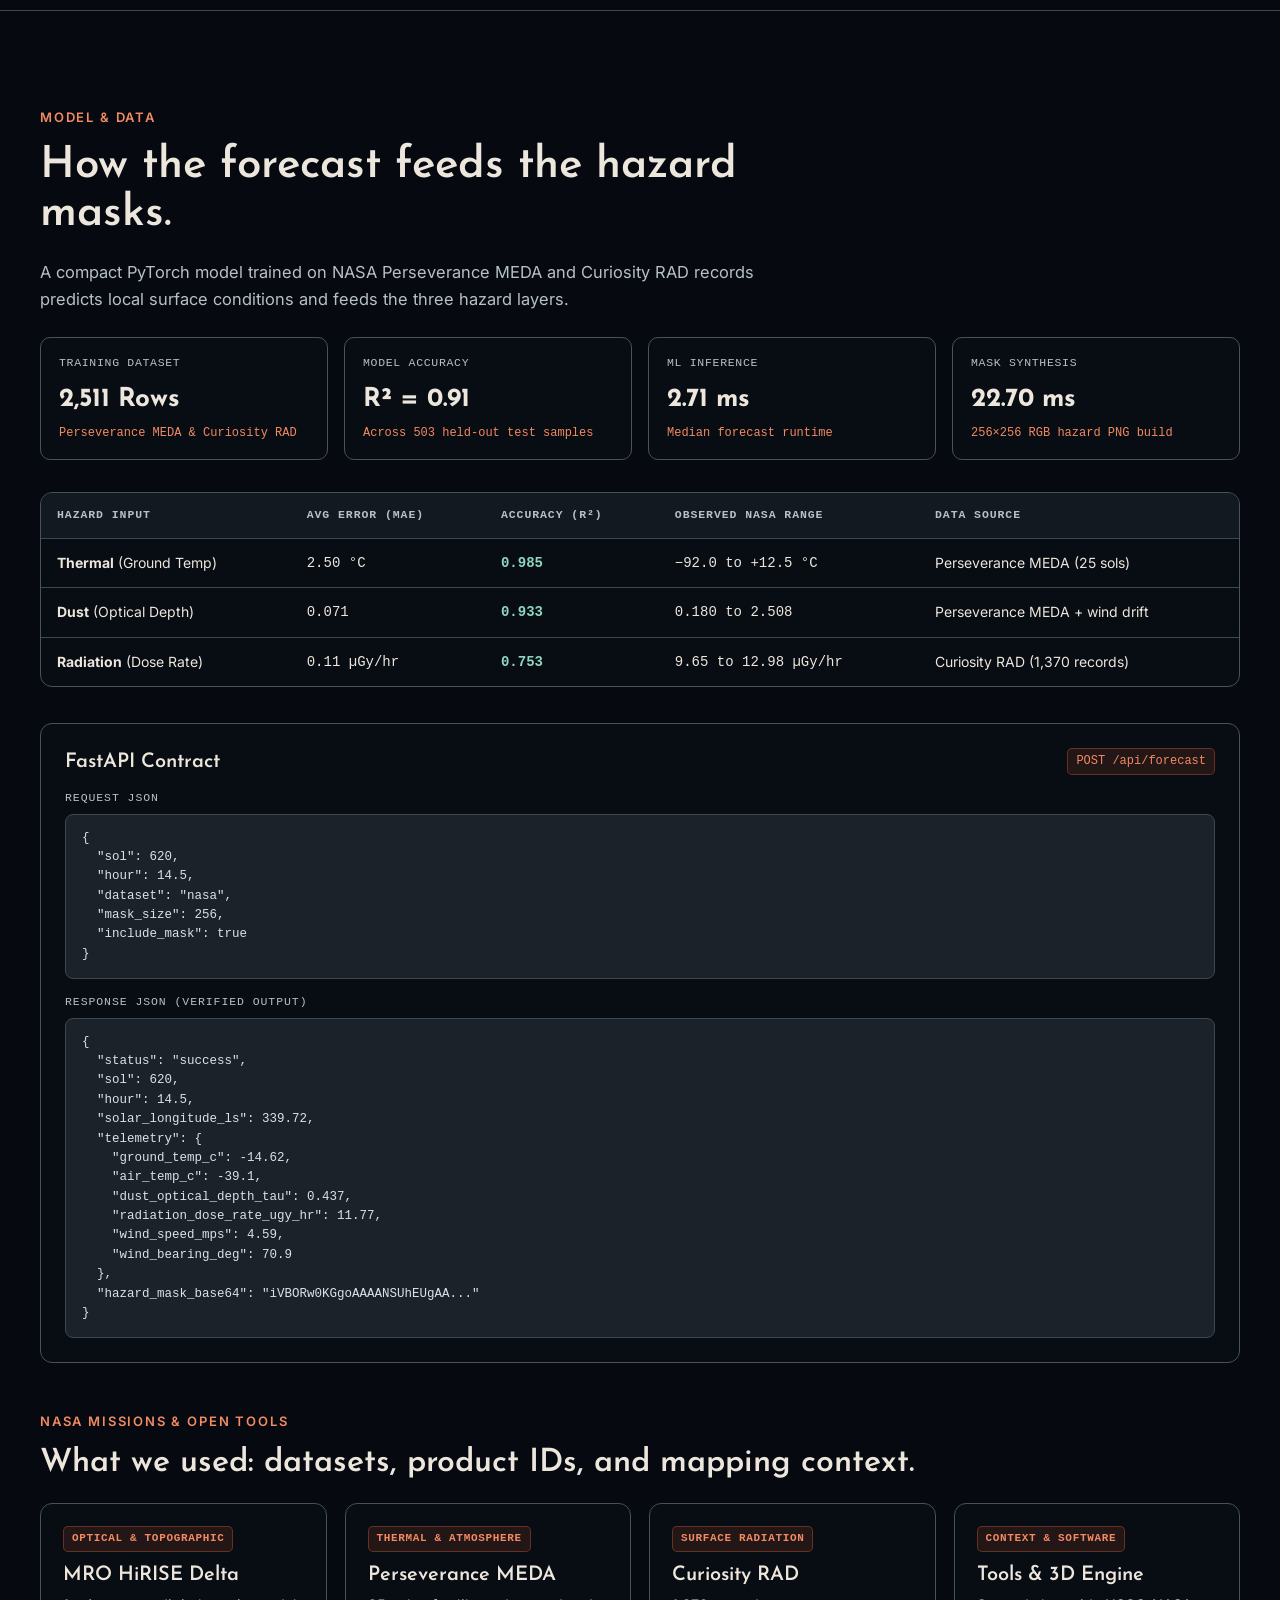
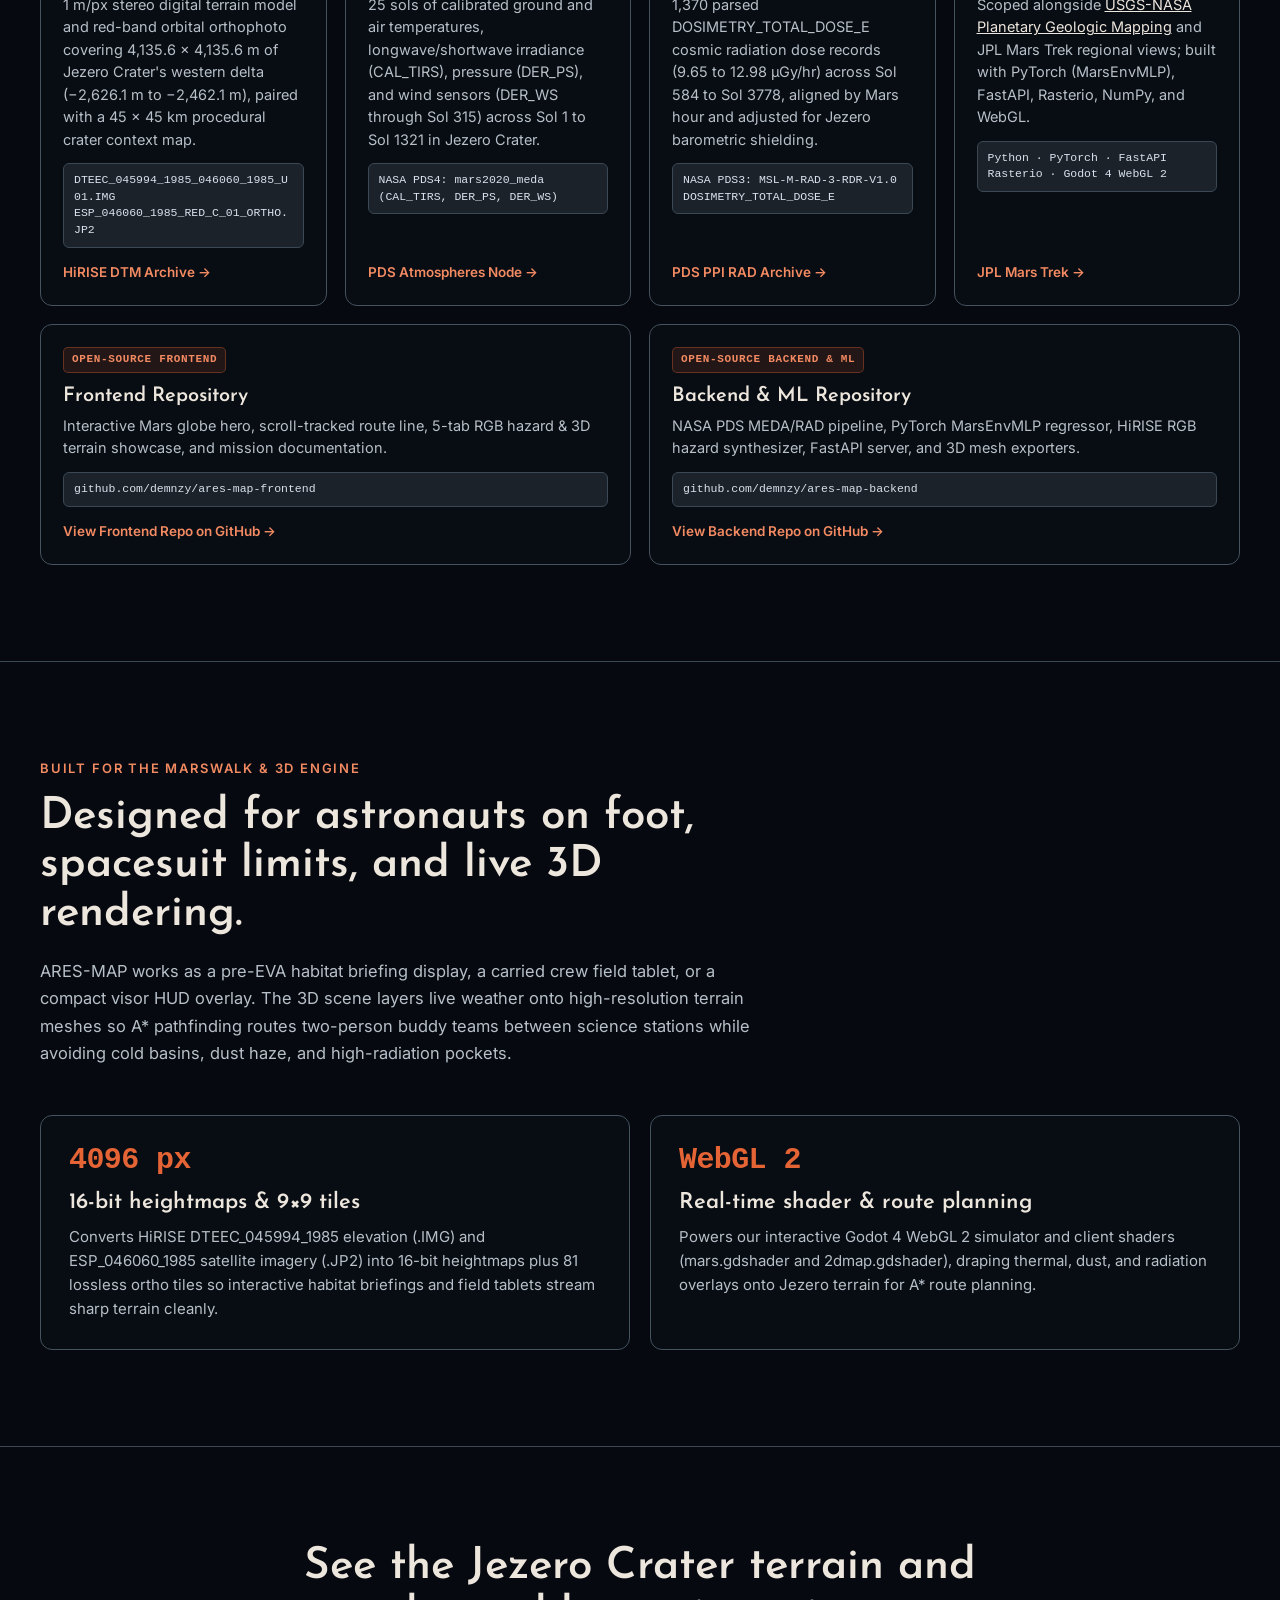
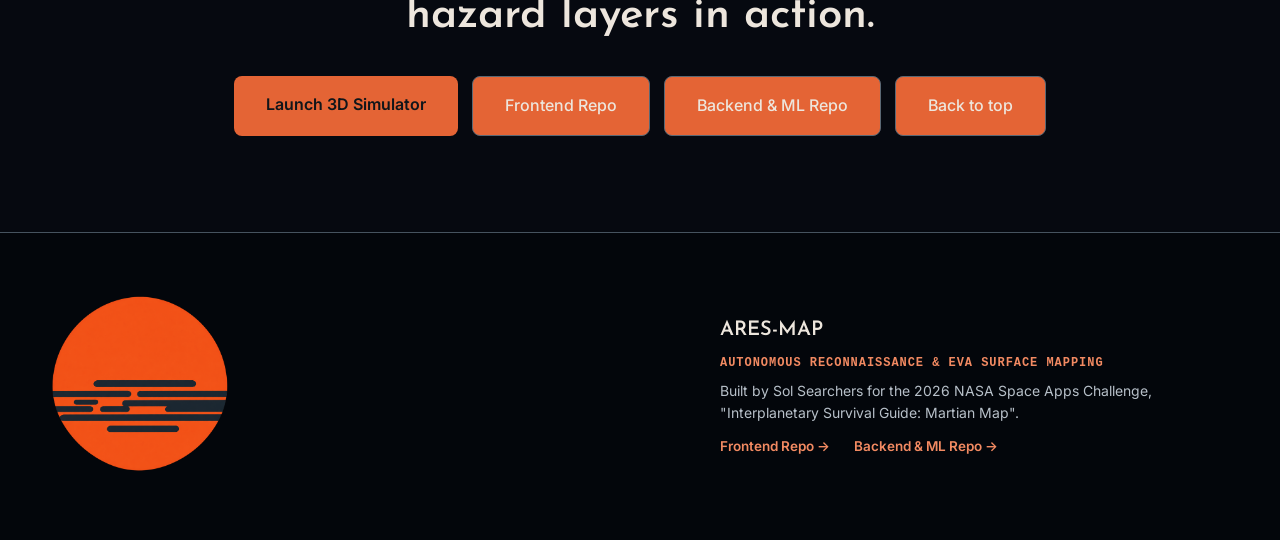
==== commit 1d9fbc98: "Match layer inputs to synthesizer code and remove unused GLB/OBJ card" ====
--- a/index.html
+++ b/index.html
@@ -169,7 +169,7 @@
                             <div class="chan" style="--c:#7FDCEC"><b>R</b><span><strong>Red channel</strong>0 warm, 1 freezing</span></div>
                             <h3 style="color:#7FDCEC">Thermal</h3>
                             <p>Highlights dangerously cold spots, such as shadowed crater walls and low basins where cold air settles overnight.</p>
-                            <p class="layer-inputs"><strong>Inputs:</strong> ground temperature forecast, sun angle shadows, elevation, and night cooling.</p>
+                            <p class="layer-inputs"><strong>Inputs:</strong> ground temperature forecast, sun-angle hillshade, elevation, and sky-view factor.</p>
                         </div>
                     </article>
                     <article class="card" data-tint="1">
@@ -178,7 +178,7 @@
                             <div class="chan" style="--c:#E8B755"><b>G</b><span><strong>Green channel</strong>0 clear, 1 heavy dust</span></div>
                             <h3 style="color:#E8B755">Dust</h3>
                             <p>Shows where blowing dust builds up and cuts visibility along the predicted wind direction.</p>
-                            <p class="layer-inputs"><strong>Inputs:</strong> dust optical depth (τ), wind speed, wind bearing, and low-ground settling.</p>
+                            <p class="layer-inputs"><strong>Inputs:</strong> dust optical depth (τ), wind speed, wind direction, and low-ground elevation.</p>
                         </div>
                     </article>
                     <article class="card" data-tint="2">
@@ -187,7 +187,7 @@
                             <div class="chan" style="--c:#FF8A90"><b>B</b><span><strong>Blue channel</strong>0 sheltered, 1 exposed</span></div>
                             <h3 style="color:#FF8A90">Radiation</h3>
                             <p>Maps cosmic ray exposure, which stays higher on open ridges and drops inside sheltered crater walls.</p>
-                            <p class="layer-inputs"><strong>Inputs:</strong> radiation dose forecast, ground elevation, and open-sky view factor.</p>
+                            <p class="layer-inputs"><strong>Inputs:</strong> radiation dose forecast, ground elevation, and sky-view factor.</p>
                         </div>
                     </article>
                 </div>
@@ -513,11 +513,6 @@
                         <p>Converts HiRISE DTEEC_045994_1985 elevation (.IMG) and ESP_046060_1985 satellite imagery (.JP2) into 16-bit heightmaps plus 81 lossless ortho tiles so interactive habitat briefings and field tablets stream sharp terrain cleanly.</p>
                     </article>
                     <article class="tile">
-                        <p class="big">.GLB / .OBJ</p>
-                        <h3>3D delta &amp; crater meshes</h3>
-                        <p>Exports binary glTF (.glb) and Wavefront (.obj) meshes with vertex normals for the 4.14 km NASA western delta (164 m relief) alongside our 45 km procedural full Jezero Crater model (320 m relief).</p>
-                    </article>
-                    <article class="tile">
                         <p class="big">WebGL 2</p>
                         <h3>Real-time shader &amp; route planning</h3>
                         <p>Powers our interactive Godot 4 WebGL 2 simulator and client shaders (mars.gdshader and 2dmap.gdshader), draping thermal, dust, and radiation overlays onto Jezero terrain for A* route planning.</p>
